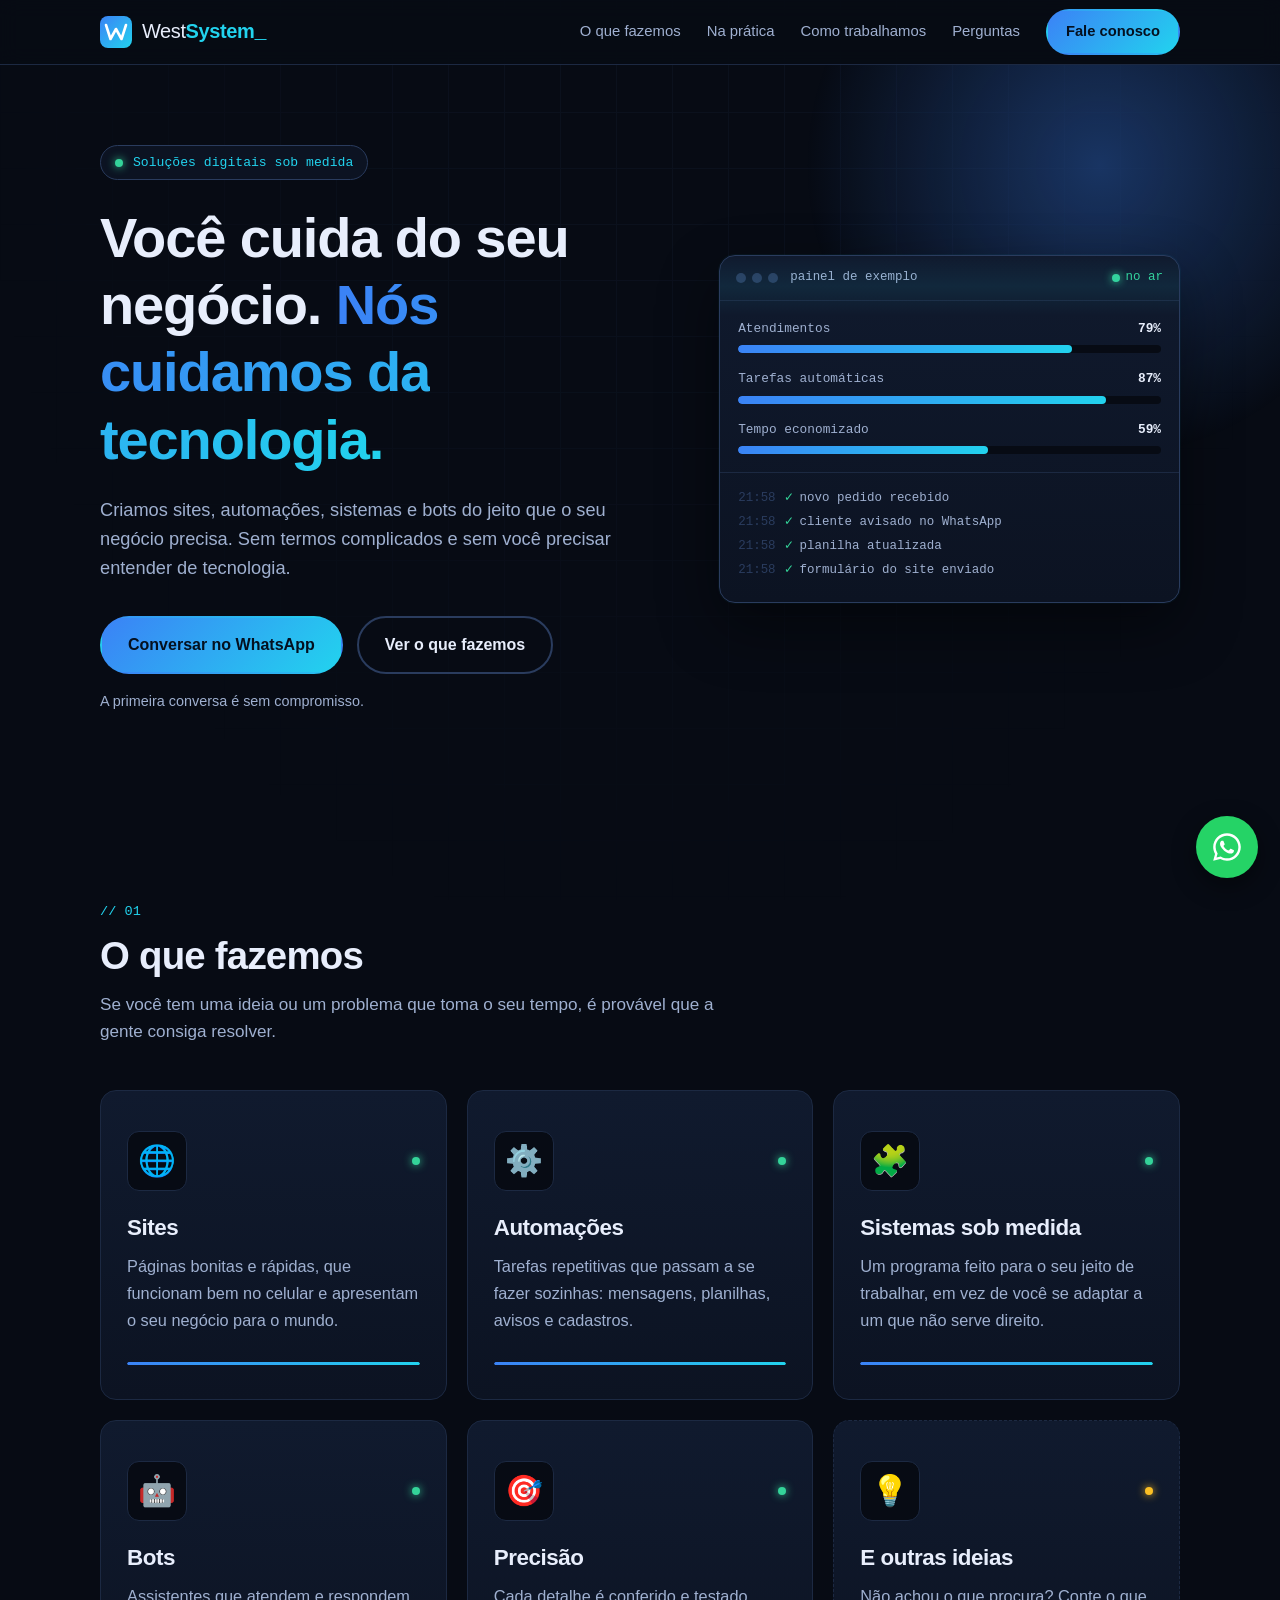
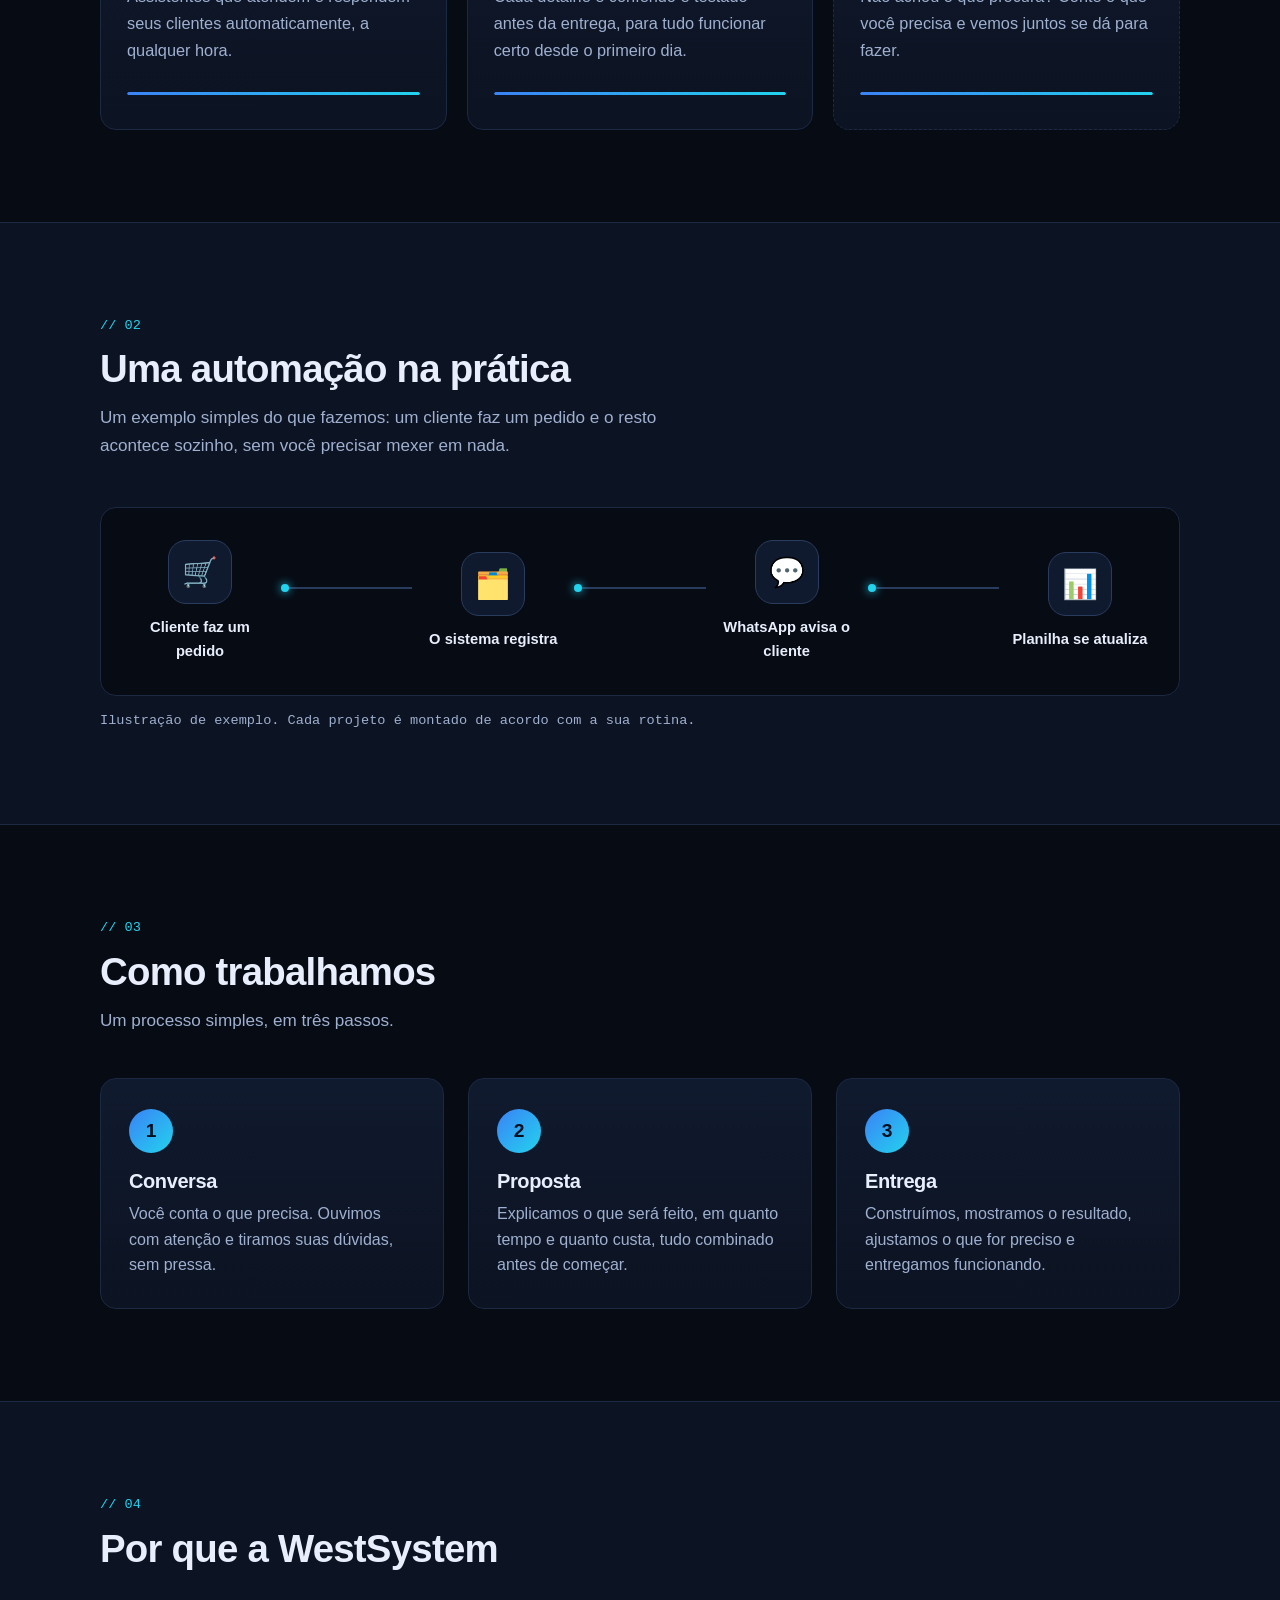
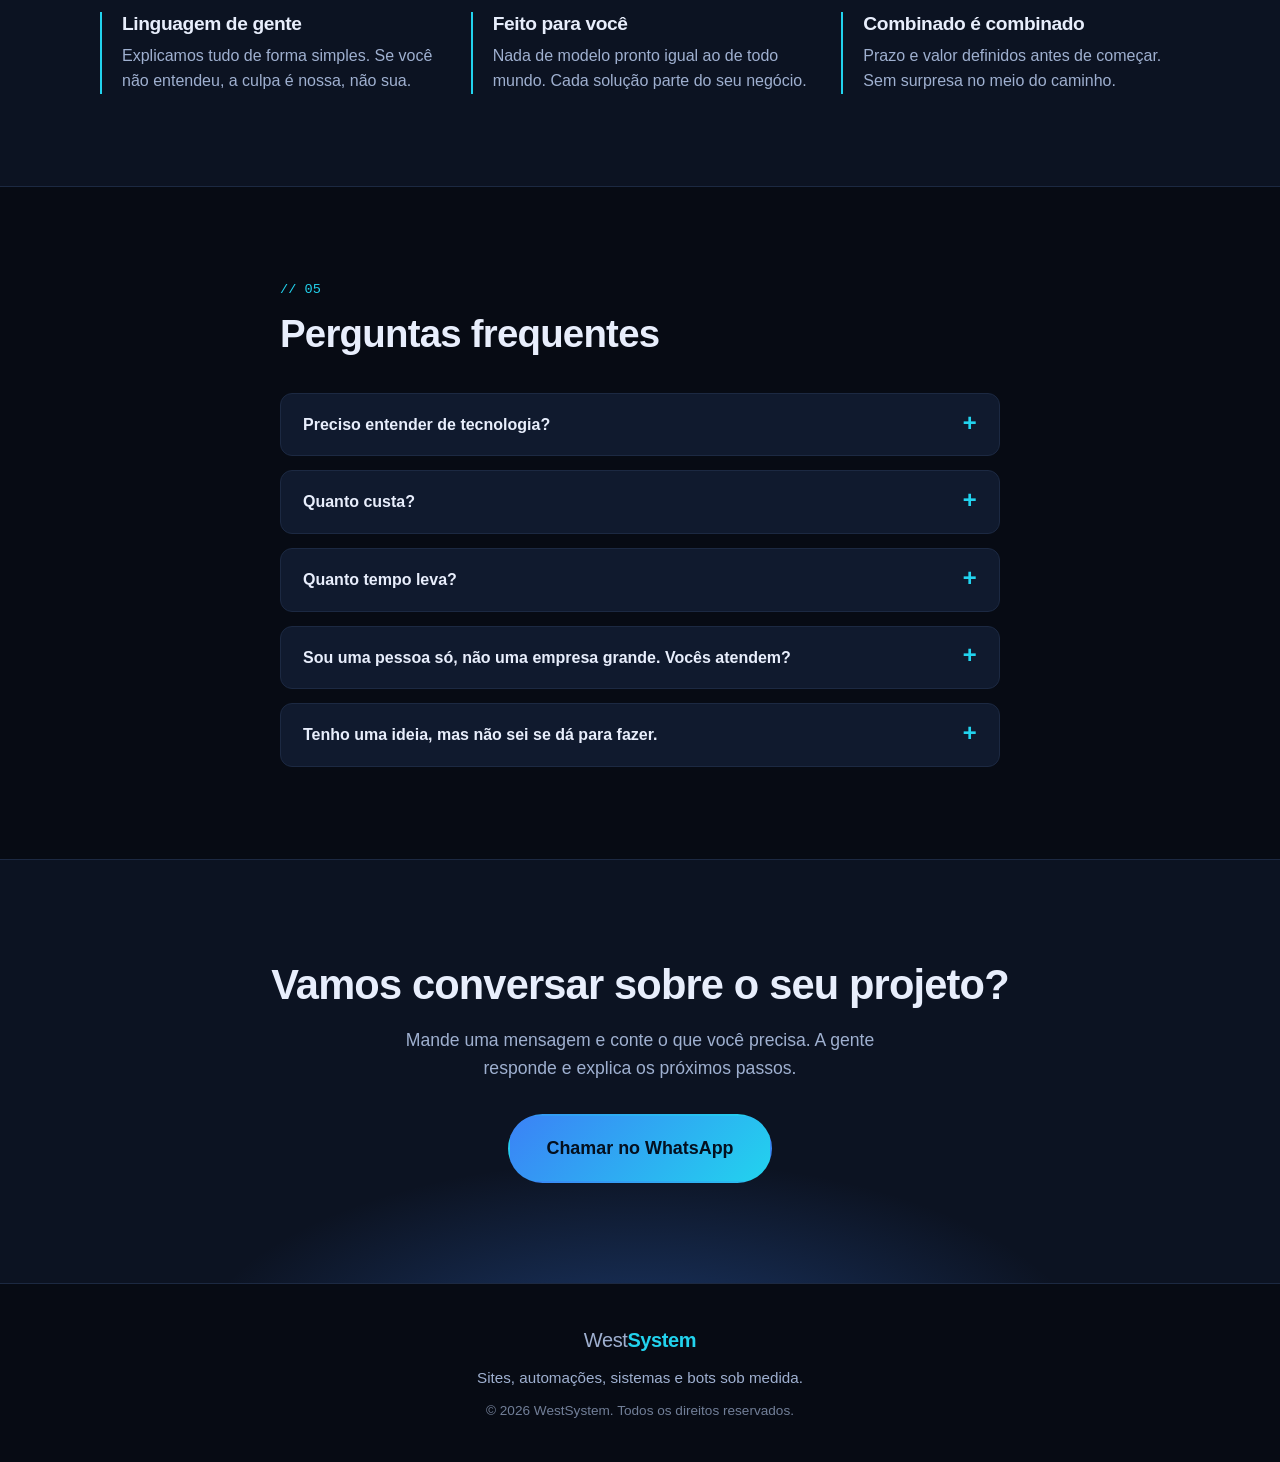
==== index.html @ 55185fca "Landing page da WestSystem Co-Authored-By: Claude Sonnet 5.5 <noreply@anthropic.com>" ====
<!DOCTYPE html>
<html lang="pt-BR">
<head>
  <meta charset="UTF-8">
  <meta name="viewport" content="width=device-width, initial-scale=1, viewport-fit=cover">
  <title>WestSystem | Sites, automações e sistemas sob medida</title>
  <meta name="description" content="A WestSystem cria sites, automações, sistemas e bots sob medida para o seu negócio, com linguagem simples e sem complicação.">
  <meta name="theme-color" content="#070b14">
  <link rel="icon" href="favicon.svg" type="image/svg+xml">
  <link rel="stylesheet" href="style.css">
  <!-- Avisa o CSS que o JavaScript está ligado (os efeitos de "aparecer" só valem com ele) -->
  <script>document.documentElement.classList.add("js");</script>
</head>
<body>

  <!-- Barra fina no topo que enche conforme você rola a página -->
  <div class="progresso" aria-hidden="true"><div class="progresso__barra" id="progresso"></div></div>

  <!-- ============ TOPO ============ -->
  <header class="topo">
    <div class="container topo__barra">
      <a href="#inicio" class="logo" aria-label="WestSystem, voltar ao início">
        <svg class="logo__marca" viewBox="0 0 32 32" aria-hidden="true">
          <rect width="32" height="32" rx="8" fill="url(#grad)"/>
          <path d="M6 9l4.5 14L16 13l5.5 10L26 9" fill="none" stroke="#fff" stroke-width="2.6" stroke-linecap="round" stroke-linejoin="round"/>
          <defs>
            <linearGradient id="grad" x1="0" y1="0" x2="1" y2="1">
              <stop offset="0" stop-color="#3b82f6"/>
              <stop offset="1" stop-color="#22d3ee"/>
            </linearGradient>
          </defs>
        </svg>
        <span class="logo__texto">West<strong>System</strong><span class="cursor">_</span></span>
      </a>

      <button class="menu-botao" id="menu-botao" type="button" aria-label="Abrir menu" aria-expanded="false" aria-controls="menu"><span></span></button>

      <nav class="menu" id="menu" aria-label="Menu principal">
        <a href="#servicos">O que fazemos</a>
        <a href="#automacao">Na prática</a>
        <a href="#como-trabalhamos">Como trabalhamos</a>
        <a href="#perguntas">Perguntas</a>
        <a href="#" class="botao botao--pequeno js-whatsapp">Fale conosco</a>
      </nav>
    </div>
  </header>

  <main>

    <!-- ============ 1. HERO ============ -->
    <section class="hero" id="inicio">
      <div class="container hero__grade">

        <div class="hero__conteudo">
          <p class="etiqueta"><span class="led"></span> Soluções digitais sob medida</p>
          <h1>Você cuida do seu negócio. <span class="destaque">Nós cuidamos da tecnologia.</span></h1>
          <p class="hero__texto">
            Criamos sites, automações, sistemas e bots do jeito que o seu negócio precisa.
            Sem termos complicados e sem você precisar entender de tecnologia.
          </p>
          <div class="hero__acoes">
            <a href="#" class="botao js-whatsapp">Conversar no WhatsApp</a>
            <a href="#servicos" class="botao botao--contorno">Ver o que fazemos</a>
          </div>
          <p class="hero__nota">A primeira conversa é sem compromisso.</p>
        </div>

        <!-- Painel de exemplo: as barras e o registro se mexem sozinhos (script.js) -->
        <aside class="painel" aria-label="Exemplo visual de um sistema funcionando">
          <div class="painel__topo">
            <span class="painel__bolinhas"><i></i><i></i><i></i></span>
            <span class="painel__titulo">painel de exemplo</span>
            <span class="painel__status"><span class="led"></span> no ar</span>
          </div>

          <div class="painel__metricas">
            <div class="metrica">
              <div class="metrica__linha"><span>Atendimentos</span><b id="valor-1">72%</b></div>
              <div class="metrica__trilho"><div class="metrica__barra" id="barra-1"></div></div>
            </div>
            <div class="metrica">
              <div class="metrica__linha"><span>Tarefas automáticas</span><b id="valor-2">58%</b></div>
              <div class="metrica__trilho"><div class="metrica__barra" id="barra-2"></div></div>
            </div>
            <div class="metrica">
              <div class="metrica__linha"><span>Tempo economizado</span><b id="valor-3">86%</b></div>
              <div class="metrica__trilho"><div class="metrica__barra" id="barra-3"></div></div>
            </div>
          </div>

          <ul class="painel__log" id="log" aria-live="off"></ul>
        </aside>

      </div>
    </section>

    <!-- ============ 2. O QUE FAZEMOS ============ -->
    <section class="secao" id="servicos">
      <div class="container">
        <p class="secao__marca">// 01</p>
        <h2 class="aparece">O que fazemos</h2>
        <p class="secao__intro aparece">Se você tem uma ideia ou um problema que toma o seu tempo, é provável que a gente consiga resolver.</p>

        <div class="cartoes">
          <article class="cartao aparece">
            <div class="cartao__topo"><span class="cartao__icone" aria-hidden="true">🌐</span><span class="led"></span></div>
            <h3>Sites</h3>
            <p>Páginas bonitas e rápidas, que funcionam bem no celular e apresentam o seu negócio para o mundo.</p>
            <div class="cartao__trilho"><div class="cartao__barra"></div></div>
          </article>

          <article class="cartao aparece">
            <div class="cartao__topo"><span class="cartao__icone" aria-hidden="true">⚙️</span><span class="led"></span></div>
            <h3>Automações</h3>
            <p>Tarefas repetitivas que passam a se fazer sozinhas: mensagens, planilhas, avisos e cadastros.</p>
            <div class="cartao__trilho"><div class="cartao__barra"></div></div>
          </article>

          <article class="cartao aparece">
            <div class="cartao__topo"><span class="cartao__icone" aria-hidden="true">🧩</span><span class="led"></span></div>
            <h3>Sistemas sob medida</h3>
            <p>Um programa feito para o seu jeito de trabalhar, em vez de você se adaptar a um que não serve direito.</p>
            <div class="cartao__trilho"><div class="cartao__barra"></div></div>
          </article>

          <article class="cartao aparece">
            <div class="cartao__topo"><span class="cartao__icone" aria-hidden="true">🤖</span><span class="led"></span></div>
            <h3>Bots</h3>
            <p>Assistentes que atendem e respondem seus clientes automaticamente, a qualquer hora.</p>
            <div class="cartao__trilho"><div class="cartao__barra"></div></div>
          </article>

          <article class="cartao aparece">
            <div class="cartao__topo"><span class="cartao__icone" aria-hidden="true">🎯</span><span class="led"></span></div>
            <h3>Precisão</h3>
            <p>Cada detalhe é conferido e testado antes da entrega, para tudo funcionar certo desde o primeiro dia.</p>
            <div class="cartao__trilho"><div class="cartao__barra"></div></div>
          </article>

          <article class="cartao cartao--outros aparece">
            <div class="cartao__topo"><span class="cartao__icone" aria-hidden="true">💡</span><span class="led led--ambar"></span></div>
            <h3>E outras ideias</h3>
            <p>Não achou o que procura? Conte o que você precisa e vemos juntos se dá para fazer.</p>
            <div class="cartao__trilho"><div class="cartao__barra"></div></div>
          </article>
        </div>
      </div>
    </section>

    <!-- ============ 3. AUTOMAÇÃO NA PRÁTICA ============ -->
    <section class="secao secao--painel" id="automacao">
      <div class="container">
        <p class="secao__marca">// 02</p>
        <h2 class="aparece">Uma automação na prática</h2>
        <p class="secao__intro aparece">Um exemplo simples do que fazemos: um cliente faz um pedido e o resto acontece sozinho, sem você precisar mexer em nada.</p>

        <div class="fluxo aparece" aria-label="Exemplo de fluxo: pedido, registro, aviso no WhatsApp, planilha atualizada">
          <div class="fluxo__no"><span class="fluxo__icone">🛒</span><b>Cliente faz um pedido</b></div>
          <div class="fluxo__fio"><i></i></div>
          <div class="fluxo__no"><span class="fluxo__icone">🗂️</span><b>O sistema registra</b></div>
          <div class="fluxo__fio"><i></i></div>
          <div class="fluxo__no"><span class="fluxo__icone">💬</span><b>WhatsApp avisa o cliente</b></div>
          <div class="fluxo__fio"><i></i></div>
          <div class="fluxo__no"><span class="fluxo__icone">📊</span><b>Planilha se atualiza</b></div>
        </div>
        <p class="fluxo__nota">Ilustração de exemplo. Cada projeto é montado de acordo com a sua rotina.</p>
      </div>
    </section>

    <!-- ============ 4. COMO TRABALHAMOS ============ -->
    <section class="secao" id="como-trabalhamos">
      <div class="container">
        <p class="secao__marca">// 03</p>
        <h2 class="aparece">Como trabalhamos</h2>
        <p class="secao__intro aparece">Um processo simples, em três passos.</p>

        <ol class="passos">
          <li class="passo aparece">
            <span class="passo__numero">1</span>
            <h3>Conversa</h3>
            <p>Você conta o que precisa. Ouvimos com atenção e tiramos suas dúvidas, sem pressa.</p>
          </li>
          <li class="passo aparece">
            <span class="passo__numero">2</span>
            <h3>Proposta</h3>
            <p>Explicamos o que será feito, em quanto tempo e quanto custa, tudo combinado antes de começar.</p>
          </li>
          <li class="passo aparece">
            <span class="passo__numero">3</span>
            <h3>Entrega</h3>
            <p>Construímos, mostramos o resultado, ajustamos o que for preciso e entregamos funcionando.</p>
          </li>
        </ol>
      </div>
    </section>

    <!-- ============ 5. POR QUE A WESTSYSTEM ============ -->
    <section class="secao secao--painel" id="porque">
      <div class="container">
        <p class="secao__marca">// 04</p>
        <h2 class="aparece">Por que a WestSystem</h2>

        <div class="motivos">
          <div class="motivo aparece">
            <h3>Linguagem de gente</h3>
            <p>Explicamos tudo de forma simples. Se você não entendeu, a culpa é nossa, não sua.</p>
          </div>
          <div class="motivo aparece">
            <h3>Feito para você</h3>
            <p>Nada de modelo pronto igual ao de todo mundo. Cada solução parte do seu negócio.</p>
          </div>
          <div class="motivo aparece">
            <h3>Combinado é combinado</h3>
            <p>Prazo e valor definidos antes de começar. Sem surpresa no meio do caminho.</p>
          </div>
        </div>
      </div>
    </section>

    <!-- ============ 6. PERGUNTAS FREQUENTES ============ -->
    <section class="secao" id="perguntas">
      <div class="container container--estreito">
        <p class="secao__marca">// 05</p>
        <h2 class="aparece">Perguntas frequentes</h2>

        <details class="pergunta aparece">
          <summary>Preciso entender de tecnologia?</summary>
          <p>Não. Você só precisa explicar o que quer resolver. A parte técnica fica com a gente, e explicamos tudo em palavras simples.</p>
        </details>

        <details class="pergunta aparece">
          <summary>Quanto custa?</summary>
          <p>Depende do que você precisa. Por isso conversamos primeiro e depois enviamos uma proposta com o valor fechado. A conversa não tem custo.</p>
        </details>

        <details class="pergunta aparece">
          <summary>Quanto tempo leva?</summary>
          <p>Varia conforme o tamanho do trabalho. Um site simples é bem mais rápido do que um sistema completo. O prazo vem combinado na proposta.</p>
        </details>

        <details class="pergunta aparece">
          <summary>Sou uma pessoa só, não uma empresa grande. Vocês atendem?</summary>
          <p>Sim. Atendemos de autônomos a pequenos negócios e qualquer pessoa que tenha uma ideia para tirar do papel.</p>
        </details>

        <details class="pergunta aparece">
          <summary>Tenho uma ideia, mas não sei se dá para fazer.</summary>
          <p>Mande uma mensagem e conte a ideia. Dizemos com honestidade se dá, como seria e se vale a pena.</p>
        </details>
      </div>
    </section>

    <!-- ============ 7. CHAMADA FINAL ============ -->
    <section class="final" id="contato">
      <div class="container final__conteudo">
        <h2 class="aparece">Vamos conversar sobre o seu projeto?</h2>
        <p class="aparece">Mande uma mensagem e conte o que você precisa. A gente responde e explica os próximos passos.</p>
        <a href="#" class="botao botao--grande botao--pulsa js-whatsapp">Chamar no WhatsApp</a>
      </div>
    </section>

  </main>

  <!-- ============ RODAPÉ ============ -->
  <footer class="rodape">
    <div class="container rodape__conteudo">
      <a href="#inicio" class="logo logo--rodape" aria-label="WestSystem, voltar ao início">
        <span class="logo__texto">West<strong>System</strong></span>
      </a>
      <p>Sites, automações, sistemas e bots sob medida.</p>
      <p class="rodape__direitos">© <span id="ano">2026</span> WestSystem. Todos os direitos reservados.</p>
    </div>
  </footer>

  <!-- Botão de voltar ao topo (aparece depois de rolar um pouco) -->
  <button type="button" class="voltar-topo" id="voltar-topo" aria-label="Voltar ao topo">
    <svg viewBox="0 0 24 24" aria-hidden="true" fill="none" stroke="currentColor" stroke-width="2.5" stroke-linecap="round" stroke-linejoin="round">
      <path d="M12 19V5M5 12l7-7 7 7"/>
    </svg>
  </button>

  <!-- Botão flutuante do WhatsApp (o link é preenchido pelo script.js) -->
  <a href="#" class="whatsapp-flutuante js-whatsapp" aria-label="Falar com a WestSystem no WhatsApp">
    <svg viewBox="0 0 32 32" aria-hidden="true">
      <path d="M16.003 3C8.83 3 3 8.83 3 16c0 2.3.6 4.54 1.75 6.52L3 29l6.64-1.72A12.94 12.94 0 0 0 16 29c7.17 0 13-5.83 13-13S23.17 3 16.003 3zm0 23.7c-1.95 0-3.86-.53-5.53-1.52l-.4-.24-3.94 1.02 1.05-3.84-.26-.4A10.7 10.7 0 0 1 5.3 16C5.3 10.1 10.1 5.3 16 5.3S26.7 10.1 26.7 16 21.9 26.7 16.003 26.7zm5.87-7.99c-.32-.16-1.9-.94-2.2-1.05-.3-.1-.51-.16-.73.16-.21.32-.83 1.05-1.02 1.26-.19.21-.37.24-.7.08-.32-.16-1.36-.5-2.59-1.6-.96-.85-1.6-1.9-1.79-2.22-.19-.32-.02-.5.14-.66.14-.14.32-.37.48-.56.16-.19.21-.32.32-.54.1-.21.05-.4-.03-.56-.08-.16-.73-1.76-1-2.4-.26-.63-.53-.54-.73-.55h-.62c-.21 0-.56.08-.85.4-.29.32-1.12 1.1-1.12 2.68s1.15 3.11 1.31 3.32c.16.21 2.27 3.46 5.5 4.85.77.33 1.37.53 1.84.68.77.24 1.47.21 2.03.13.62-.09 1.9-.78 2.17-1.53.27-.75.27-1.4.19-1.53-.08-.13-.29-.21-.61-.37z"/>
    </svg>
  </a>

  <script src="script.js"></script>
</body>
</html>
---- style.css ----
/* ============================================================
   WestSystem - estilos
   Página toda escura, com animações que lembram um sistema vivo.
   Para mudar as cores do site inteiro, mexa só nas variáveis abaixo.
   ============================================================ */

:root {
  --fundo: #070b14;
  --fundo-2: #0c1322;
  --painel: #101a2e;
  --linha: #1c2942;
  --linha-forte: #2a3c5e;

  --texto: #e8eefc;
  --texto-suave: #9fb0d0;

  --azul: #3b82f6;
  --ciano: #22d3ee;
  --verde: #34d399;   /* luzinha de "tudo certo" */
  --ambar: #fbbf24;
  --degrade: linear-gradient(135deg, var(--azul), var(--ciano));

  --mono: ui-monospace, "SF Mono", Menlo, Consolas, monospace;
  --raio: 16px;
  --largura: 1120px;
}

/* ---------- base ---------- */
* { box-sizing: border-box; margin: 0; padding: 0; }

html { scroll-behavior: smooth; scroll-padding-top: 72px; }

body {
  font-family: -apple-system, BlinkMacSystemFont, "Segoe UI", Roboto, Helvetica, Arial, sans-serif;
  color: var(--texto);
  background: var(--fundo);
  line-height: 1.6;
  -webkit-font-smoothing: antialiased;
  overflow-x: hidden;
}

/* Grade sutil no fundo, como papel milimetrado de tecnologia */
body::before {
  content: "";
  position: fixed;
  inset: 0;
  z-index: -1;
  background-image:
    linear-gradient(var(--linha) 1px, transparent 1px),
    linear-gradient(90deg, var(--linha) 1px, transparent 1px);
  background-size: 56px 56px;
  opacity: .22;
  mask-image: radial-gradient(ellipse at 50% 0%, #000 20%, transparent 75%);
  -webkit-mask-image: radial-gradient(ellipse at 50% 0%, #000 20%, transparent 75%);
}

a { color: inherit; text-decoration: none; }

.container {
  width: 100%;
  max-width: var(--largura);
  margin: 0 auto;
  padding: 0 20px;
}
.container--estreito { max-width: 760px; }

h1, h2, h3 { line-height: 1.2; letter-spacing: -0.02em; }

/* ---------- entrada rápida do topo (sem tela de espera) ---------- */
/* O conteúdo já está na tela; só desliza para o lugar em menos de 1s. */
.hero__conteudo > *,
.painel {
  animation: entra .6s ease both;
}
.hero__conteudo > :nth-child(1) { animation-delay: .05s; }
.hero__conteudo > :nth-child(2) { animation-delay: .12s; }
.hero__conteudo > :nth-child(3) { animation-delay: .19s; }
.hero__conteudo > :nth-child(4) { animation-delay: .26s; }
.hero__conteudo > :nth-child(5) { animation-delay: .33s; }
.painel { animation-delay: .25s; }
@keyframes entra { from { opacity: 0; transform: translateY(18px); } }

/* ---------- barra de progresso da página ---------- */
.progresso {
  position: fixed;
  top: 0; left: 0; right: 0;
  height: 3px;
  z-index: 50;
}
.progresso__barra {
  height: 100%;
  width: 0;
  background: var(--degrade);
  box-shadow: 0 0 12px var(--ciano);
}

/* ---------- luzinha de status ---------- */
.led {
  display: inline-block;
  width: 8px; height: 8px;
  border-radius: 50%;
  background: var(--verde);
  box-shadow: 0 0 8px var(--verde);
  animation: pisca 2s ease-in-out infinite;
}
.led--ambar { background: var(--ambar); box-shadow: 0 0 8px var(--ambar); animation-delay: .6s; }
@keyframes pisca { 50% { opacity: .35; } }

/* ============================================================
   BOTÕES
   ============================================================ */
.botao {
  display: inline-block;
  padding: 14px 26px;
  border-radius: 999px;
  background: var(--degrade);
  color: #04101f;
  font-weight: 700;
  font-size: 1rem;
  border: 2px solid transparent;
  transition: transform .15s ease, box-shadow .15s ease;
  cursor: pointer;
}
.botao:hover { transform: translateY(-2px); box-shadow: 0 10px 30px rgba(34, 211, 238, .3); }
.botao:focus-visible { outline: 3px solid var(--ciano); outline-offset: 3px; }

.botao--contorno {
  background: transparent;
  color: var(--texto);
  border-color: var(--linha-forte);
}
.botao--contorno:hover { box-shadow: none; border-color: var(--ciano); }

.botao--pequeno { padding: 9px 18px; font-size: .92rem; }
.botao--grande { padding: 18px 36px; font-size: 1.12rem; }

/* botão final que "respira" para chamar atenção */
.botao--pulsa { animation: respira 2.4s ease-in-out infinite; }
@keyframes respira {
  0%, 100% { box-shadow: 0 0 0 0 rgba(34, 211, 238, .45); }
  50%      { box-shadow: 0 0 0 16px rgba(34, 211, 238, 0); }
}

/* ============================================================
   TOPO / MENU
   ============================================================ */
.topo {
  position: sticky;
  top: 0;
  z-index: 40;
  background: rgba(7, 11, 20, .82);
  backdrop-filter: blur(10px);
  border-bottom: 1px solid var(--linha);
}
.topo__barra {
  display: flex;
  align-items: center;
  justify-content: space-between;
  height: 64px;
}

.logo { display: inline-flex; align-items: center; gap: 10px; }
.logo__marca { width: 32px; height: 32px; }
.logo__texto { font-size: 1.25rem; font-weight: 400; letter-spacing: -0.02em; }
.logo__texto strong { font-weight: 800; color: var(--ciano); }
.cursor { color: var(--ciano); font-family: var(--mono); animation: cursor 1s steps(1) infinite; }
@keyframes cursor { 50% { opacity: 0; } }

.topo__barra { position: relative; }
.menu { display: flex; align-items: center; gap: 26px; }

/* botão de 3 riscos (só aparece no celular) */
.menu-botao {
  display: none;
  place-items: center;
  width: 44px; height: 44px;
  background: transparent;
  border: 1px solid var(--linha-forte);
  border-radius: 10px;
  cursor: pointer;
}
.menu-botao span,
.menu-botao span::before,
.menu-botao span::after {
  display: block;
  width: 20px; height: 2px;
  background: var(--texto);
  border-radius: 2px;
  transition: transform .2s ease, background .2s ease;
}
.menu-botao span { position: relative; }
.menu-botao span::before, .menu-botao span::after { content: ""; position: absolute; left: 0; }
.menu-botao span::before { top: -6px; }
.menu-botao span::after { top: 6px; }
/* vira um "X" quando o menu está aberto */
.menu-botao[aria-expanded="true"] span { background: transparent; }
.menu-botao[aria-expanded="true"] span::before { transform: translateY(6px) rotate(45deg); }
.menu-botao[aria-expanded="true"] span::after { transform: translateY(-6px) rotate(-45deg); }
.menu-botao:focus-visible { outline: 3px solid var(--ciano); outline-offset: 2px; }
.menu a:not(.botao) { color: var(--texto-suave); font-size: .93rem; transition: color .15s; }
.menu a:not(.botao):hover { color: #fff; }

/* ============================================================
   HERO
   ============================================================ */
.hero {
  position: relative;
  padding: 80px 0 96px;
  overflow: hidden;
}
/* brilho azul que flutua devagar atrás do topo */
.hero::before {
  content: "";
  position: absolute;
  width: 640px; height: 640px;
  right: -140px; top: -220px;
  background: radial-gradient(circle, rgba(59, 130, 246, .35), transparent 65%);
  animation: flutua 9s ease-in-out infinite;
  pointer-events: none;
}
@keyframes flutua { 50% { transform: translate(-40px, 30px); } }

.hero__grade {
  position: relative;
  display: grid;
  grid-template-columns: 1.1fr .9fr;
  gap: 56px;
  align-items: center;
}

.etiqueta {
  display: inline-flex;
  align-items: center;
  gap: 10px;
  padding: 6px 14px;
  border: 1px solid var(--linha-forte);
  background: var(--fundo-2);
  border-radius: 999px;
  color: var(--ciano);
  font-family: var(--mono);
  font-size: .82rem;
  margin-bottom: 24px;
}

.hero h1 { font-size: clamp(2.1rem, 5vw, 3.5rem); font-weight: 800; }
.destaque {
  background: linear-gradient(90deg, var(--azul), var(--ciano), var(--azul));
  background-size: 200% 100%;
  -webkit-background-clip: text;
  background-clip: text;
  color: transparent;
  animation: brilho 6s linear infinite;
}
@keyframes brilho { to { background-position: 200% 0; } }

.hero__texto { margin-top: 22px; font-size: 1.14rem; color: var(--texto-suave); max-width: 560px; }
.hero__acoes { display: flex; flex-wrap: wrap; gap: 14px; margin-top: 34px; }
.hero__nota { margin-top: 16px; font-size: .9rem; color: var(--texto-suave); }

/* ---------- painel de exemplo ---------- */
.painel {
  background: linear-gradient(180deg, var(--painel), var(--fundo-2));
  border: 1px solid var(--linha-forte);
  border-radius: var(--raio);
  box-shadow: 0 24px 60px rgba(0, 0, 0, .45), 0 0 0 1px rgba(34, 211, 238, .05);
  overflow: hidden;
  font-family: var(--mono);
  position: relative;
}
/* linha de luz que varre o painel, como um "scanner" */
.painel::after {
  content: "";
  position: absolute;
  left: 0; right: 0; top: 0;
  height: 60px;
  background: linear-gradient(180deg, transparent, rgba(34, 211, 238, .08), transparent);
  animation: varre 5s linear infinite;
  pointer-events: none;
}
@keyframes varre { from { transform: translateY(-60px); } to { transform: translateY(420px); } }

.painel__topo {
  display: flex;
  align-items: center;
  gap: 12px;
  padding: 12px 16px;
  border-bottom: 1px solid var(--linha);
  font-size: .78rem;
  color: var(--texto-suave);
}
.painel__bolinhas { display: inline-flex; gap: 6px; }
.painel__bolinhas i { width: 10px; height: 10px; border-radius: 50%; background: var(--linha-forte); display: block; }
.painel__titulo { flex: 1; }
.painel__status { display: inline-flex; align-items: center; gap: 6px; color: var(--verde); }

.painel__metricas { padding: 18px 18px 8px; display: grid; gap: 16px; }
.metrica__linha { display: flex; justify-content: space-between; font-size: .8rem; color: var(--texto-suave); margin-bottom: 6px; }
.metrica__linha b { color: var(--texto); font-weight: 600; }
.metrica__trilho { height: 8px; background: var(--fundo); border-radius: 99px; overflow: hidden; }
.metrica__barra {
  height: 100%;
  width: 70%;
  background: var(--degrade);
  border-radius: 99px;
  transition: width 1.2s cubic-bezier(.4, 0, .2, 1);
}

.painel__log {
  list-style: none;
  padding: 14px 18px 18px;
  margin-top: 10px;
  border-top: 1px solid var(--linha);
  font-size: .78rem;
  color: var(--texto-suave);
  min-height: 130px;
}
.painel__log li { padding: 2px 0; animation: entra-log .4s ease; white-space: nowrap; overflow: hidden; text-overflow: ellipsis; }
.painel__log li .hora { color: var(--linha-forte); margin-right: 8px; }
.painel__log li .ok { color: var(--verde); margin-right: 6px; }
@keyframes entra-log { from { opacity: 0; transform: translateY(8px); } }

/* ============================================================
   SEÇÕES
   ============================================================ */
.secao { padding: 92px 0; }
.secao--painel { background: var(--fundo-2); border-top: 1px solid var(--linha); border-bottom: 1px solid var(--linha); }

.secao__marca { font-family: var(--mono); color: var(--ciano); font-size: .85rem; margin-bottom: 10px; }
.secao h2 { font-size: clamp(1.7rem, 3.6vw, 2.4rem); font-weight: 800; }
.secao__intro { margin-top: 12px; color: var(--texto-suave); font-size: 1.07rem; max-width: 620px; }

/* ---------- cartões de serviços ---------- */
.cartoes {
  display: grid;
  grid-template-columns: repeat(3, 1fr); /* 3 por linha */
  gap: 20px;
  margin-top: 44px;
}
@media (max-width: 880px) { .cartoes { grid-template-columns: repeat(2, 1fr); } }
@media (max-width: 560px) { .cartoes { grid-template-columns: 1fr; } }
.cartao {
  background: linear-gradient(180deg, var(--painel), var(--fundo-2));
  border: 1px solid var(--linha);
  border-radius: var(--raio);
  padding: 40px 26px 34px; /* mais alto; os lados ficam iguais, então a largura não muda */
  min-height: 310px;
  display: flex;
  flex-direction: column;
  position: relative;
  transition: scale .25s ease, border-color .2s ease, box-shadow .2s ease;
}
/* Ao passar o mouse, o cartão cresce (usa "scale", separado do efeito de aparecer ao rolar) */
.cartao:hover {
  scale: 1.07;
  z-index: 2;
  border-color: var(--ciano);
  box-shadow: 0 20px 50px rgba(34, 211, 238, .18);
}
/* mantém o efeito de aparecer ao rolar e também o de crescer */
.js .cartao.aparece {
  transition: opacity .7s ease, transform .7s ease, scale .25s ease, border-color .2s ease, box-shadow .2s ease;
}
.cartao__topo { display: flex; align-items: center; justify-content: space-between; margin-bottom: 24px; }
.cartao__icone {
  width: 60px; height: 60px;
  display: grid; place-items: center;
  font-size: 1.9rem;
  background: var(--fundo);
  border: 1px solid var(--linha);
  border-radius: 12px;
}
.cartao h3 { font-size: 1.4rem; margin-bottom: 12px; }
.cartao p { color: var(--texto-suave); font-size: 1.02rem; line-height: 1.65; }
.cartao--outros { border-style: dashed; }

/* barrinha que enche quando o cartão aparece na tela */
.cartao__trilho { height: 3px; background: var(--fundo); border-radius: 99px; margin-top: auto; overflow: hidden; }
.cartao p { margin-bottom: 24px; }
.cartao__barra { height: 100%; width: 0; background: var(--degrade); border-radius: 99px; transition: width 1.4s ease .3s; }
.cartao.visivel .cartao__barra { width: 100%; }

/* ---------- fluxo de automação ---------- */
.fluxo {
  display: flex;
  align-items: center;
  margin-top: 48px;
  padding: 32px 24px;
  background: var(--fundo);
  border: 1px solid var(--linha);
  border-radius: var(--raio);
}
.fluxo__no {
  flex: 0 0 auto;
  width: 150px;
  text-align: center;
  display: flex; flex-direction: column; align-items: center; gap: 12px;
}
.fluxo__no b { font-size: .92rem; font-weight: 600; }
.fluxo__icone {
  width: 64px; height: 64px;
  display: grid; place-items: center;
  font-size: 1.8rem;
  background: var(--painel);
  border: 1px solid var(--linha-forte);
  border-radius: 18px;
  animation: acende 6s ease-in-out infinite;
}
/* cada etapa "acende" na sua vez, seguindo o caminho da informação */
.fluxo__no:nth-of-type(1) .fluxo__icone { animation-delay: 0s; }
.fluxo__no:nth-of-type(3) .fluxo__icone { animation-delay: 1.5s; }
.fluxo__no:nth-of-type(5) .fluxo__icone { animation-delay: 3s; }
.fluxo__no:nth-of-type(7) .fluxo__icone { animation-delay: 4.5s; }
@keyframes acende {
  0%, 22%, 100% { border-color: var(--linha-forte); box-shadow: none; }
  8%            { border-color: var(--ciano); box-shadow: 0 0 22px rgba(34, 211, 238, .45); }
}

.fluxo__fio {
  position: relative;
  flex: 1;
  height: 2px;
  background: var(--linha-forte);
  margin: 0 6px 28px;
  min-width: 24px;
}
/* a bolinha de luz que viaja pelo fio */
.fluxo__fio i {
  position: absolute;
  top: -3px; left: 0;
  width: 8px; height: 8px;
  border-radius: 50%;
  background: var(--ciano);
  box-shadow: 0 0 10px var(--ciano);
  animation: viaja 1.5s ease-in-out infinite;
}
.fluxo__fio:nth-of-type(1) i { animation-delay: 0s; }
.fluxo__fio:nth-of-type(2) i { animation-delay: .5s; }
.fluxo__fio:nth-of-type(3) i { animation-delay: 1s; }
@keyframes viaja {
  0%   { left: 0; opacity: 0; }
  15%  { opacity: 1; }
  85%  { opacity: 1; }
  100% { left: calc(100% - 8px); opacity: 0; }
}
.fluxo__nota { margin-top: 14px; font-size: .85rem; color: var(--texto-suave); font-family: var(--mono); }

/* ---------- passos ---------- */
.passos {
  list-style: none;
  display: grid;
  grid-template-columns: repeat(auto-fit, minmax(250px, 1fr));
  gap: 24px;
  margin-top: 44px;
  counter-reset: passo;
}
.passo {
  position: relative;
  background: linear-gradient(180deg, var(--painel), var(--fundo-2));
  border: 1px solid var(--linha);
  border-radius: var(--raio);
  padding: 30px 28px;
}
.passo__numero {
  display: grid; place-items: center;
  width: 44px; height: 44px;
  border-radius: 50%;
  background: var(--degrade);
  color: #04101f;
  font-weight: 800;
  font-size: 1.2rem;
  margin-bottom: 16px;
}
.passo h3 { font-size: 1.25rem; margin-bottom: 8px; }
.passo p { color: var(--texto-suave); }

/* ---------- motivos ---------- */
.motivos {
  display: grid;
  grid-template-columns: repeat(auto-fit, minmax(250px, 1fr));
  gap: 32px;
  margin-top: 40px;
}
.motivo { border-left: 2px solid var(--ciano); padding-left: 20px; }
.motivo h3 { font-size: 1.2rem; margin-bottom: 8px; }
.motivo p { color: var(--texto-suave); }

/* ---------- perguntas (<details> abre e fecha sem JavaScript) ---------- */
.pergunta {
  background: var(--painel);
  border: 1px solid var(--linha);
  border-radius: 12px;
  margin-top: 14px;
  transition: border-color .2s;
}
.pergunta:first-of-type { margin-top: 36px; }
.pergunta[open], .pergunta:hover { border-color: var(--linha-forte); }
.pergunta summary {
  list-style: none;
  cursor: pointer;
  padding: 18px 54px 18px 22px;
  font-weight: 600;
  position: relative;
}
.pergunta summary::-webkit-details-marker { display: none; }
.pergunta summary::after {
  content: "+";
  position: absolute;
  right: 22px; top: 50%;
  transform: translateY(-50%);
  font-size: 1.5rem;
  color: var(--ciano);
  font-family: var(--mono);
}
.pergunta[open] summary::after { content: "–"; }
.pergunta p { padding: 0 22px 20px; color: var(--texto-suave); }

/* ============================================================
   CHAMADA FINAL
   ============================================================ */
.final {
  background:
    radial-gradient(700px 320px at 50% 120%, rgba(59, 130, 246, .35), transparent 65%),
    var(--fundo-2);
  border-top: 1px solid var(--linha);
  text-align: center;
  padding: 100px 0;
}
.final h2 { font-size: clamp(1.8rem, 4vw, 2.6rem); font-weight: 800; }
.final p { margin: 16px auto 32px; max-width: 520px; color: var(--texto-suave); font-size: 1.1rem; }

/* ---------- rodapé ---------- */
.rodape {
  background: var(--fundo);
  border-top: 1px solid var(--linha);
  color: var(--texto-suave);
  padding: 40px 0;
  text-align: center;
  font-size: .95rem;
}
.rodape__conteudo { display: flex; flex-direction: column; align-items: center; gap: 10px; }
.rodape__direitos { font-size: .85rem; opacity: .7; }

/* ============================================================
   BOTÃO FLUTUANTE DO WHATSAPP (sempre visível no canto da tela)
   ============================================================ */
.whatsapp-flutuante {
  position: fixed;
  /* respeita a área do "notch"/barra inferior de iPhones */
  right: max(22px, env(safe-area-inset-right));
  bottom: max(22px, env(safe-area-inset-bottom));
  z-index: 60;
  width: 62px; height: 62px;
  display: grid; place-items: center;
  border-radius: 50%;
  background: #25d366;
  color: #fff;
  box-shadow: 0 8px 24px rgba(0, 0, 0, .45);
  transition: transform .2s ease;
  animation: whatsapp-pulsa 2.6s ease-in-out infinite;
}
.whatsapp-flutuante svg { width: 34px; height: 34px; fill: currentColor; }
.whatsapp-flutuante:hover { transform: scale(1.1); }
.whatsapp-flutuante:focus-visible { outline: 3px solid #fff; outline-offset: 3px; }
@keyframes whatsapp-pulsa {
  0%, 100% { box-shadow: 0 8px 24px rgba(0, 0, 0, .45), 0 0 0 0 rgba(37, 211, 102, .5); }
  50%      { box-shadow: 0 8px 24px rgba(0, 0, 0, .45), 0 0 0 14px rgba(37, 211, 102, 0); }
}

/* ============================================================
   BOTÃO DE VOLTAR AO TOPO (fica logo acima do WhatsApp)
   ============================================================ */
.voltar-topo {
  position: fixed;
  right: max(31px, calc(env(safe-area-inset-right) + 9px));
  bottom: calc(max(22px, env(safe-area-inset-bottom)) + 76px);
  z-index: 60;
  width: 44px; height: 44px;
  display: grid; place-items: center;
  border-radius: 50%;
  border: 1px solid var(--linha-forte);
  background: var(--painel);
  color: var(--ciano);
  cursor: pointer;
  box-shadow: 0 6px 18px rgba(0, 0, 0, .4);
  /* escondido até a pessoa rolar um pouco */
  opacity: 0;
  visibility: hidden;
  transform: translateY(10px);
  transition: opacity .25s ease, transform .25s ease, visibility .25s, border-color .2s;
}
.voltar-topo.mostrar { opacity: 1; visibility: visible; transform: none; }
.voltar-topo:hover { border-color: var(--ciano); }
.voltar-topo:focus-visible { outline: 3px solid var(--ciano); outline-offset: 3px; }
.voltar-topo svg { width: 22px; height: 22px; }

@media (max-width: 380px) {
  .voltar-topo { right: 22px; bottom: calc(16px + 70px); }
}

/* ============================================================
   APARECER AO ROLAR (só vale quando o JavaScript está ligado)
   ============================================================ */
.js .aparece {
  opacity: 0;
  transform: translateY(24px);
  transition: opacity .7s ease, transform .7s ease;
}
.js .aparece.visivel { opacity: 1; transform: none; }

/* ============================================================
   CELULAR
   ============================================================ */
/* ---------- tablet (até 880px) ---------- */
@media (max-width: 880px) {
  .hero__grade { grid-template-columns: 1fr; gap: 44px; }
  .painel { max-width: 560px; }

  /* o fluxo vira uma coluna, com os fios na vertical */
  .fluxo { flex-direction: column; padding: 8px 0; background: none; border: 0; } /* sem a caixa cinza ao redor */
  .fluxo__no { width: 100%; }
  .fluxo__fio { display: none; } /* sem a linha cinza ligando as etapas */
  .fluxo { gap: 28px; } /* espaço entre as etapas, no lugar da linha */
  .fluxo__fio i { display: none; } /* sem a bolinha viajando no celular/tablet */
}

/* ---------- celular (até 720px) ---------- */
@media (max-width: 720px) {
  .hero { padding: 56px 0 64px; }
  .secao { padding: 68px 0; }
  .final { padding: 72px 0; }
  .botao { text-align: center; }
  .hero__acoes .botao { width: 100%; }
  .cartao { min-height: 0; padding: 32px 24px 28px; }

  /* menu vira botão de 3 riscos que abre uma lista */
  .menu-botao { display: grid; }
  .menu {
    display: none;
    position: absolute;
    top: 64px; left: 0; right: 0;
    flex-direction: column;
    align-items: stretch;
    gap: 0;
    padding: 8px 20px 20px;
    background: rgba(7, 11, 20, .97);
    border-bottom: 1px solid var(--linha);
  }
  .menu.aberto { display: flex; }
  .menu a:not(.botao) { padding: 14px 4px; font-size: 1.05rem; border-bottom: 1px solid var(--linha); }
  .menu .botao { margin-top: 14px; }
}

/* ---------- celulares pequenos (até 380px) ---------- */
@media (max-width: 380px) {
  .container { padding: 0 16px; }
  .logo__texto { font-size: 1.1rem; }
  .botao--grande { padding: 16px 24px; font-size: 1rem; }
  .whatsapp-flutuante { width: 56px; height: 56px; right: 16px; bottom: 16px; }
}

/* ---------- telas muito grandes (a partir de 1600px) ---------- */
@media (min-width: 1600px) {
  :root { --largura: 1280px; }
  html { font-size: 112.5%; }
}

/* ---------- toque (celular/tablet): sem "crescer ao passar o mouse" preso ---------- */
@media (hover: none) {
  .cartao:hover { scale: 1; box-shadow: none; border-color: var(--linha); }
  .botao:hover { transform: none; box-shadow: none; }
}

/* ---------- celular deitado (pouca altura) ---------- */
@media (max-height: 480px) and (orientation: landscape) {
  .hero { padding: 40px 0 48px; }
  .whatsapp-flutuante { width: 52px; height: 52px; }
  .voltar-topo { right: 26px; bottom: calc(22px + 64px); }
}

/* ============================================================
   QUEM PREFERE MENOS MOVIMENTO: desliga as animações
   ============================================================ */
@media (prefers-reduced-motion: reduce) {
  html { scroll-behavior: auto; }
  *, *::before, *::after { animation: none !important; transition: none !important; }
  .js .aparece { opacity: 1; transform: none; }
  .cartao__barra { width: 100%; }
}
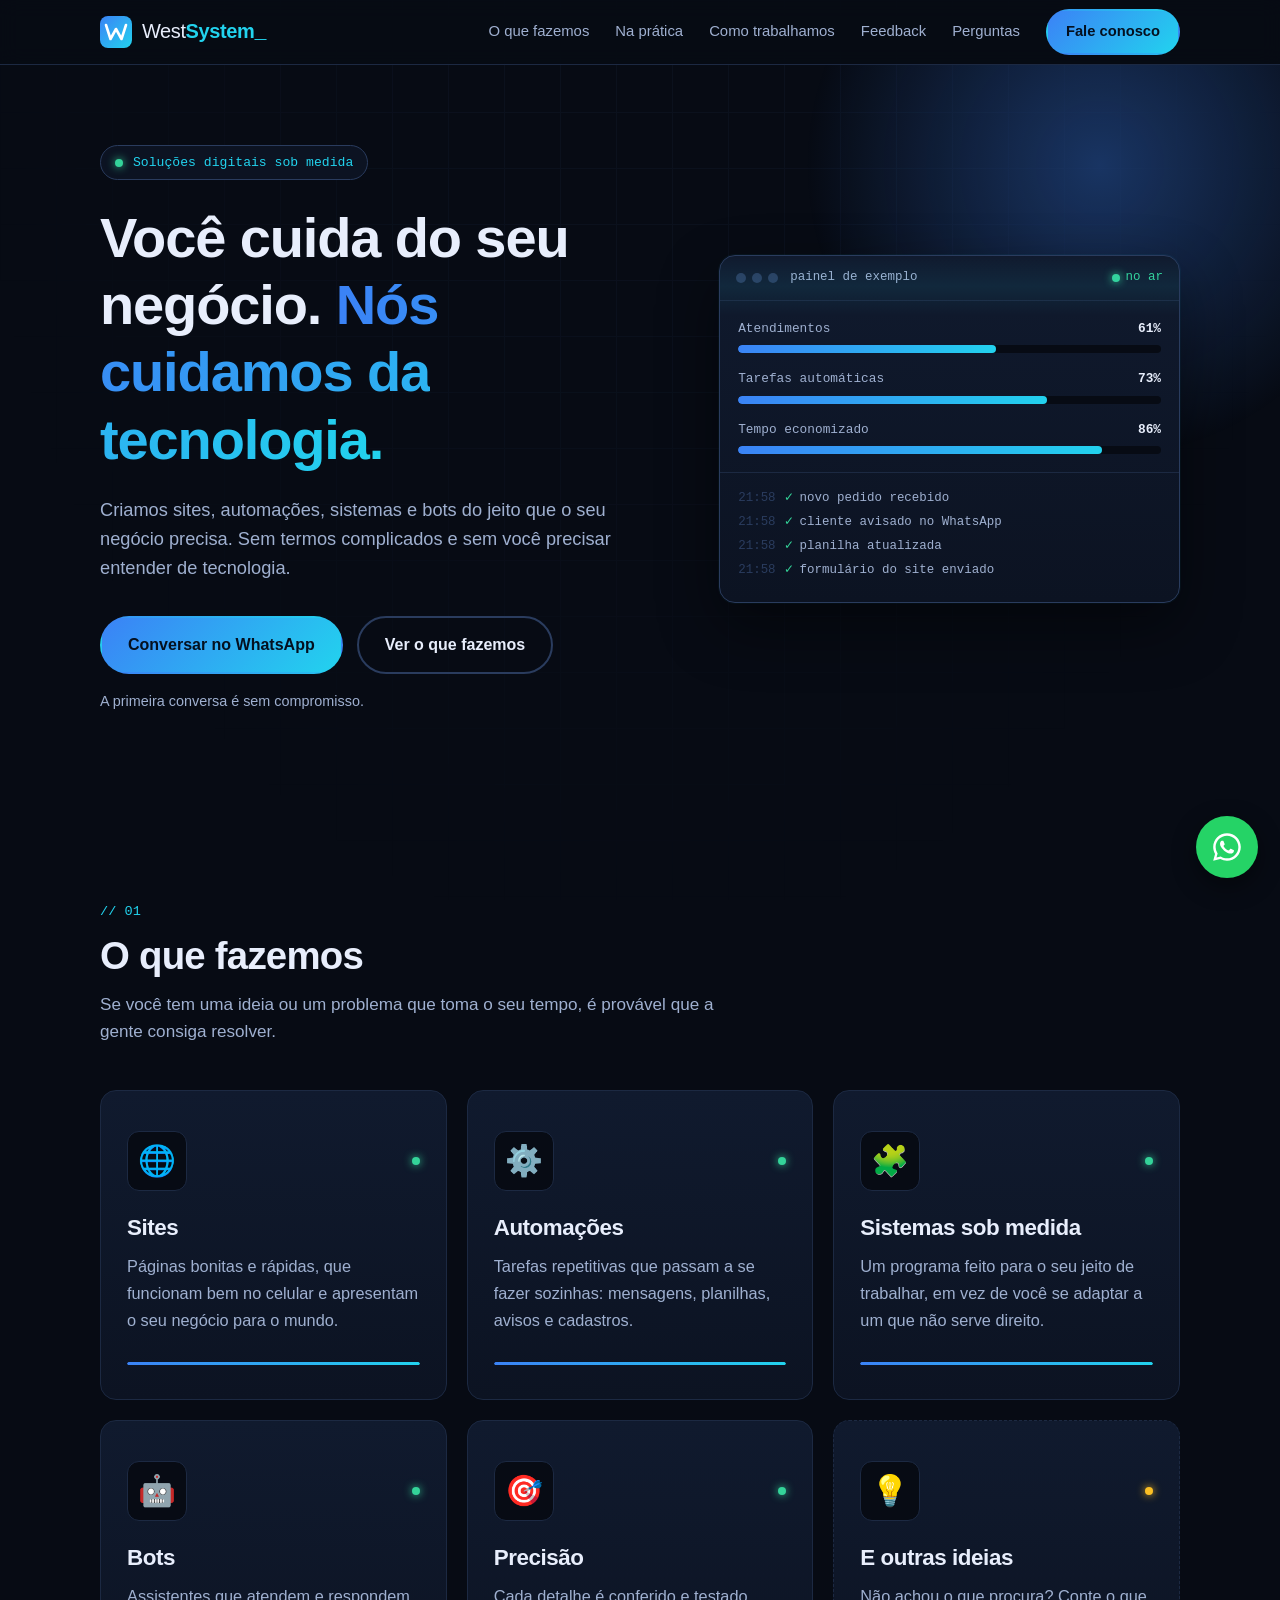
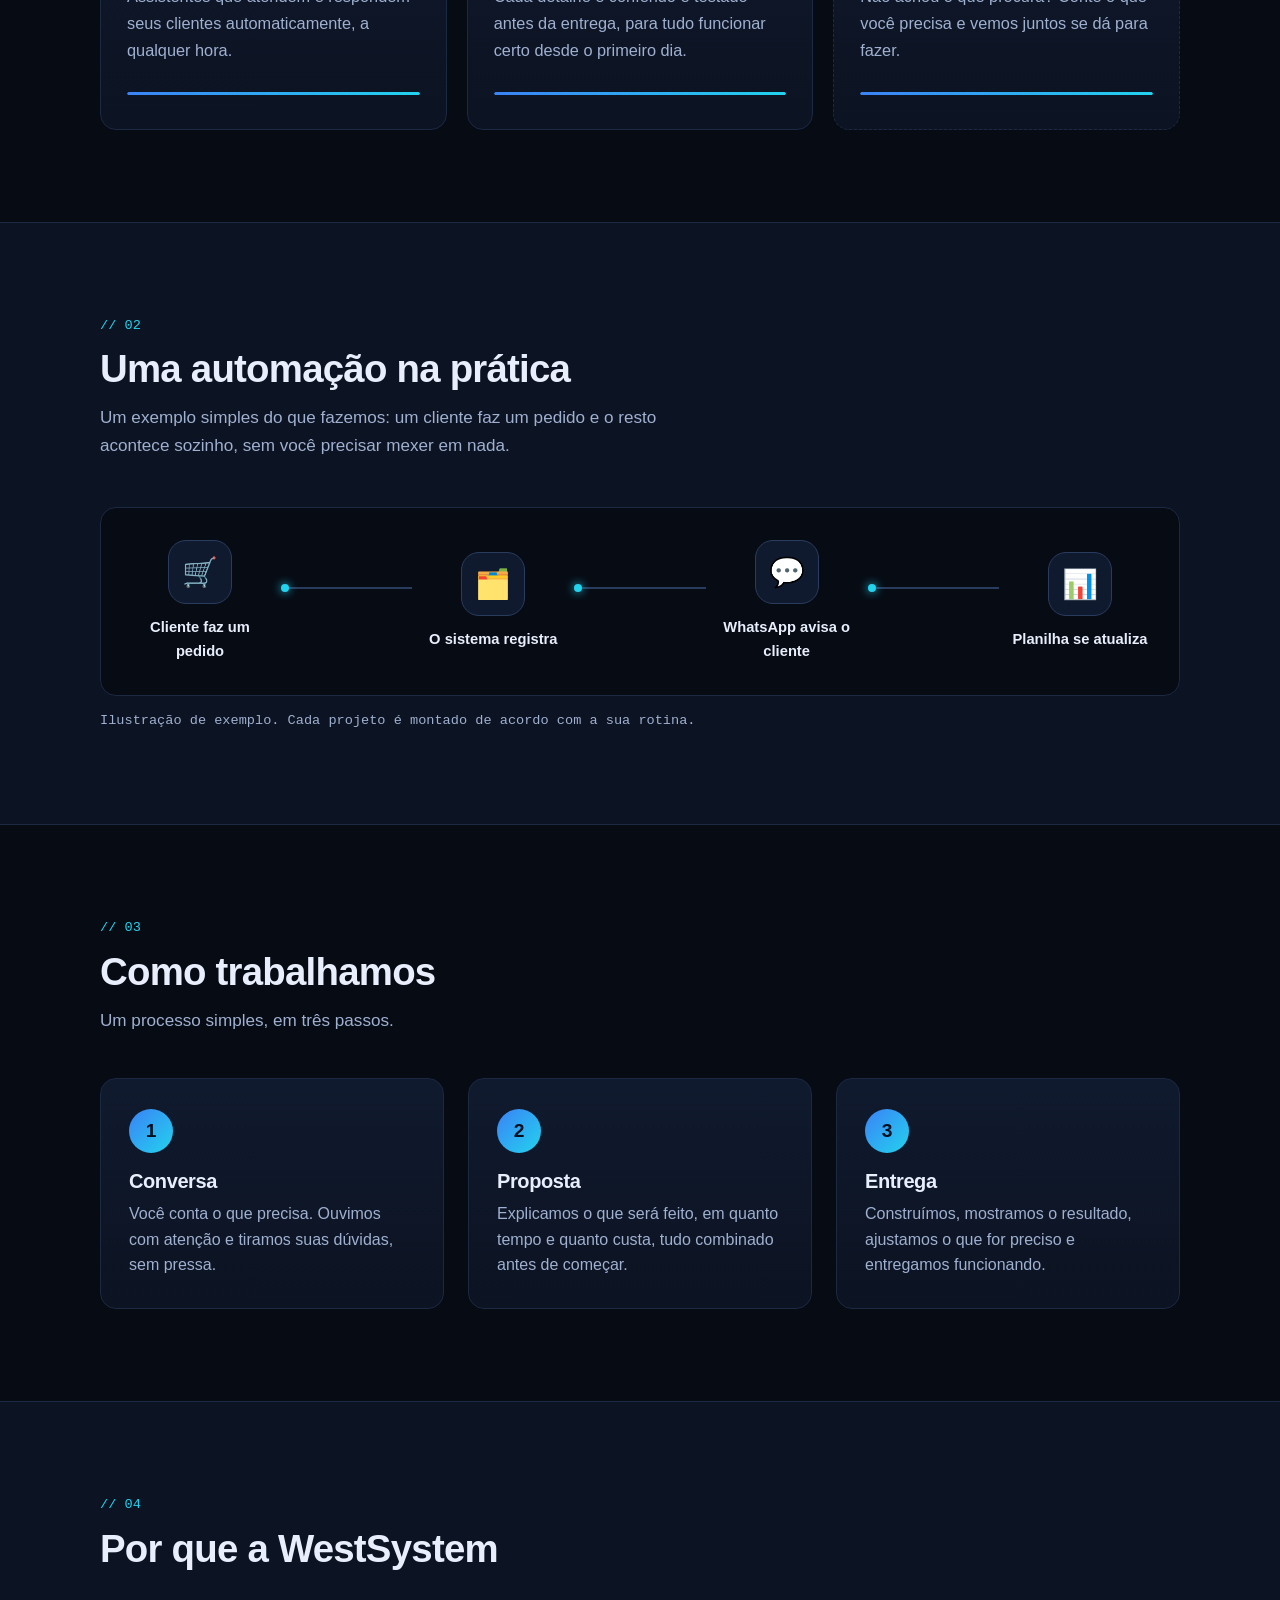
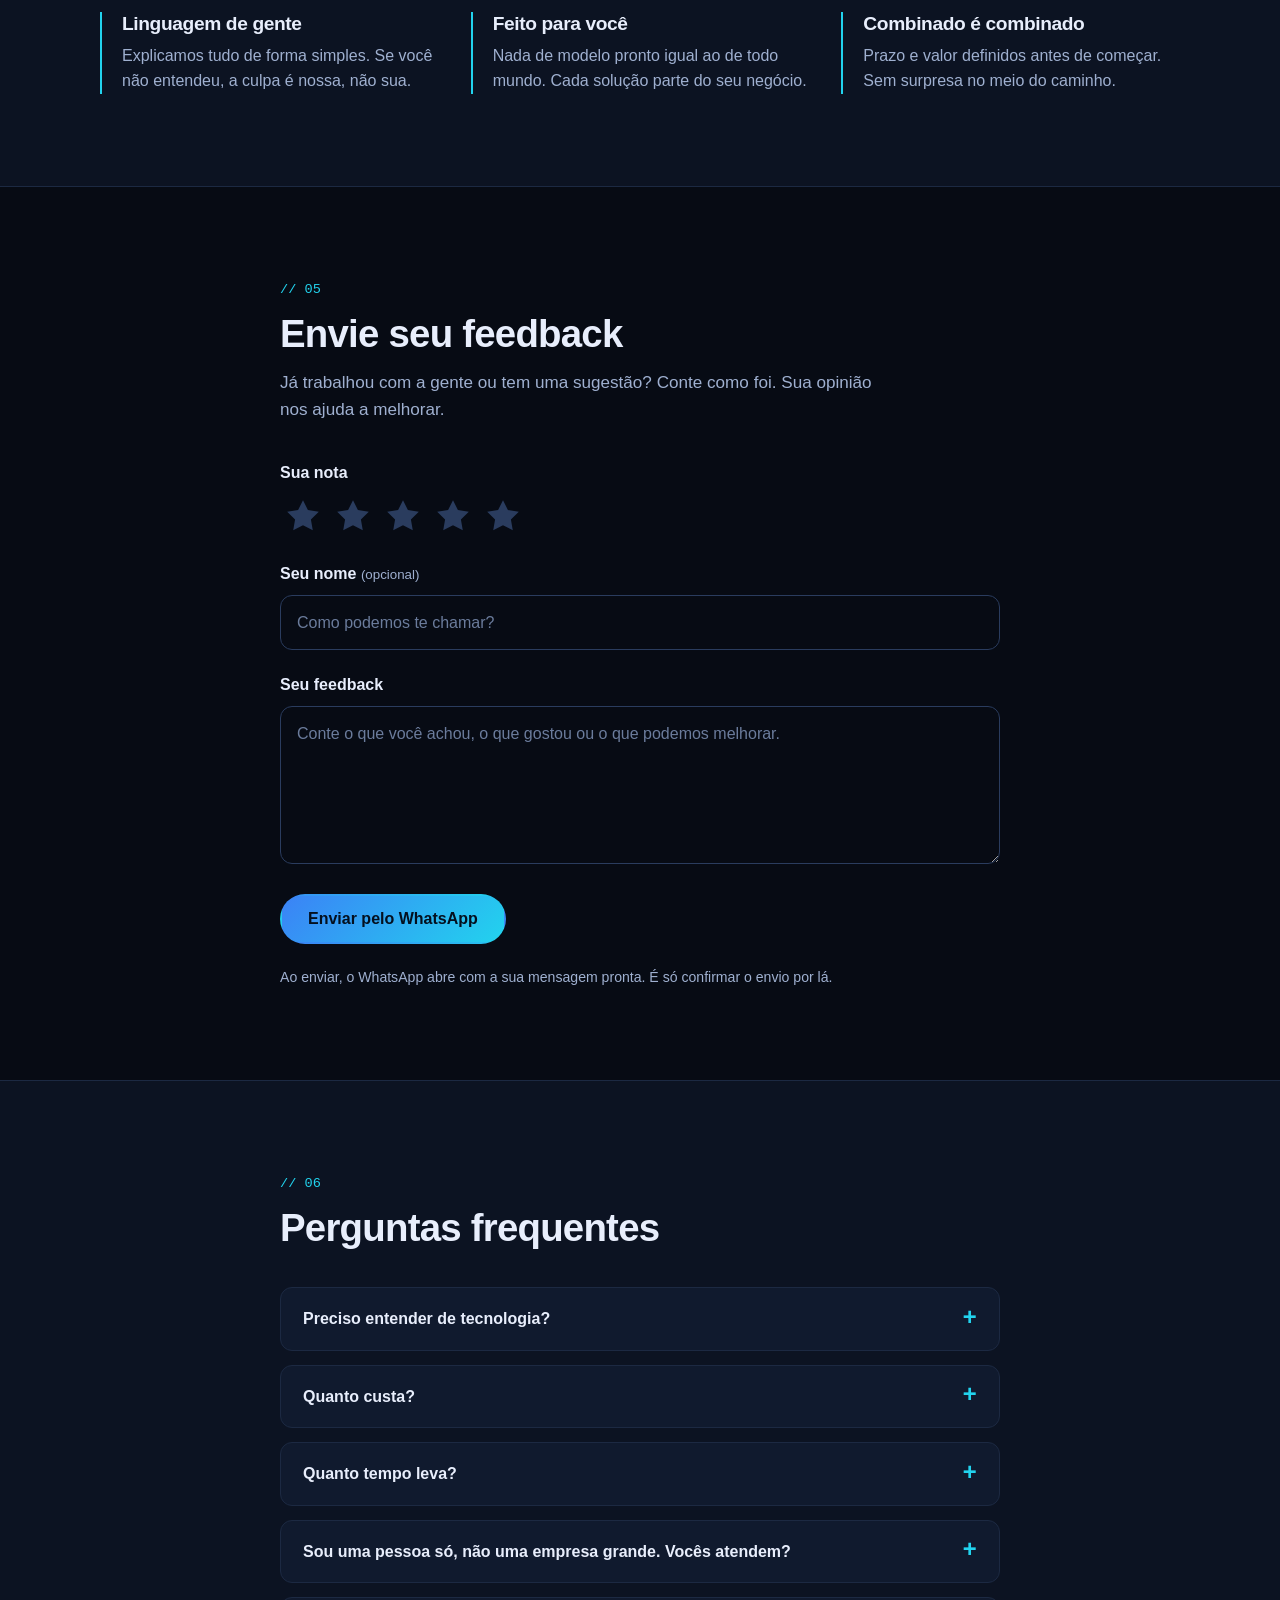
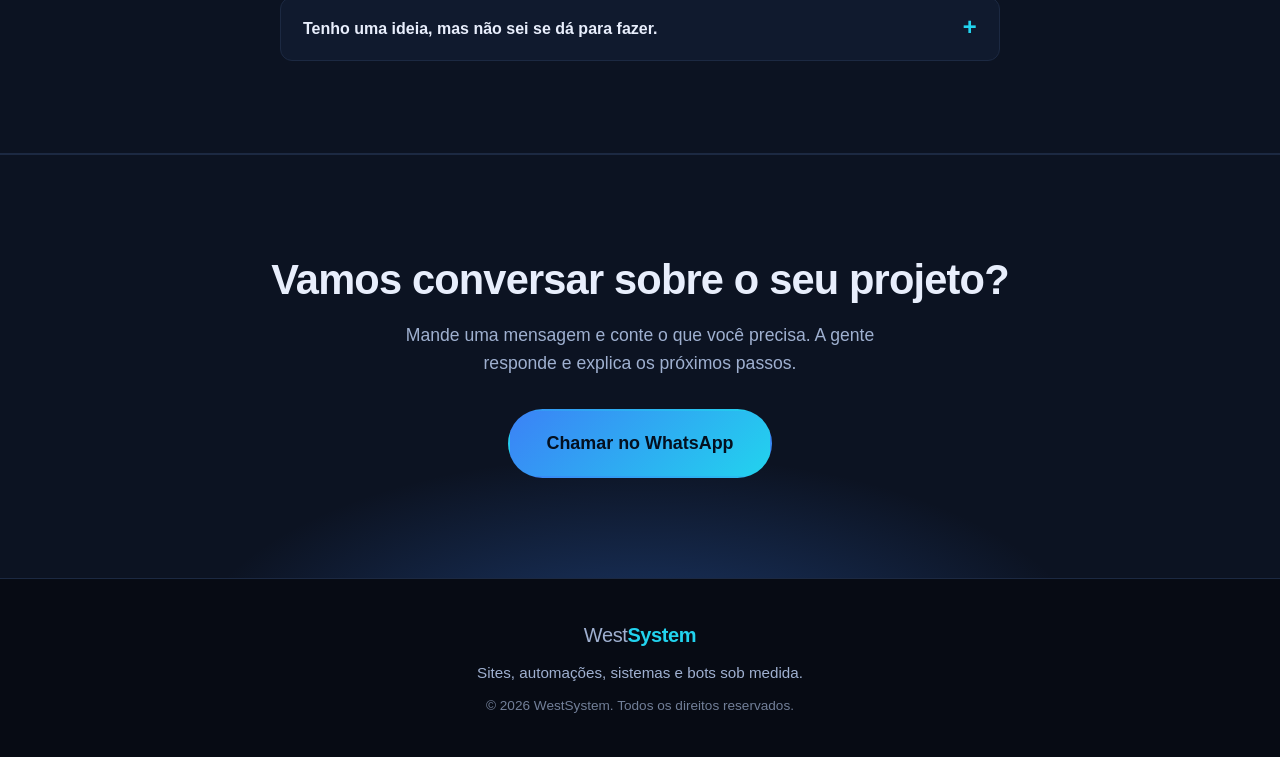
==== commit 54bd30ec: "Animações, responsivo, feedback e botões flutuantes Co-Authored-By: Claude Sonnet 5.5 <noreply@anthr" ====
--- a/index.html
+++ b/index.html
@@ -39,6 +39,7 @@
         <a href="#servicos">O que fazemos</a>
         <a href="#automacao">Na prática</a>
         <a href="#como-trabalhamos">Como trabalhamos</a>
+        <a href="#feedback">Feedback</a>
         <a href="#perguntas">Perguntas</a>
         <a href="#" class="botao botao--pequeno js-whatsapp">Fale conosco</a>
       </nav>
@@ -46,6 +47,11 @@
   </header>
 
   <main>
+
+    <!-- Desenho da estrela, usado no formulário de feedback -->
+    <svg width="0" height="0" style="position:absolute" aria-hidden="true">
+      <symbol id="estrela" viewBox="0 0 24 24"><path d="M12 2l3.09 6.26L22 9.27l-5 4.87 1.18 6.88L12 17.77l-6.18 3.25L7 14.14 2 9.27l6.91-1.01L12 2z"/></symbol>
+    </svg>
 
     <!-- ============ 1. HERO ============ -->
     <section class="hero" id="inicio">
@@ -217,10 +223,49 @@
       </div>
     </section>
 
-    <!-- ============ 6. PERGUNTAS FREQUENTES ============ -->
-    <section class="secao" id="perguntas">
+    <!-- ============ 6. ENVIE SEU FEEDBACK ============ -->
+    <!-- Sem servidor: o formulário monta a mensagem e abre o WhatsApp (veja script.js) -->
+    <section class="secao" id="feedback">
       <div class="container container--estreito">
         <p class="secao__marca">// 05</p>
+        <h2 class="aparece">Envie seu feedback</h2>
+        <p class="secao__intro aparece">Já trabalhou com a gente ou tem uma sugestão? Conte como foi. Sua opinião nos ajuda a melhorar.</p>
+
+        <form class="feedback aparece" id="form-feedback" novalidate>
+          <fieldset class="feedback__campo">
+            <legend>Sua nota</legend>
+            <!-- as estrelas ficam na ordem 5 a 1 de propósito (o CSS inverte a exibição) -->
+            <div class="nota">
+              <input type="radio" name="nota" id="nota5" value="5"><label for="nota5" title="5 estrelas"><svg><use href="#estrela"/></svg><span class="so-leitor">5 estrelas</span></label>
+              <input type="radio" name="nota" id="nota4" value="4"><label for="nota4" title="4 estrelas"><svg><use href="#estrela"/></svg><span class="so-leitor">4 estrelas</span></label>
+              <input type="radio" name="nota" id="nota3" value="3"><label for="nota3" title="3 estrelas"><svg><use href="#estrela"/></svg><span class="so-leitor">3 estrelas</span></label>
+              <input type="radio" name="nota" id="nota2" value="2"><label for="nota2" title="2 estrelas"><svg><use href="#estrela"/></svg><span class="so-leitor">2 estrelas</span></label>
+              <input type="radio" name="nota" id="nota1" value="1"><label for="nota1" title="1 estrela"><svg><use href="#estrela"/></svg><span class="so-leitor">1 estrela</span></label>
+            </div>
+          </fieldset>
+
+          <div class="feedback__campo">
+            <label for="fb-nome">Seu nome <small>(opcional)</small></label>
+            <input type="text" id="fb-nome" name="nome" autocomplete="name" maxlength="60" placeholder="Como podemos te chamar?">
+          </div>
+
+          <div class="feedback__campo">
+            <label for="fb-mensagem">Seu feedback</label>
+            <textarea id="fb-mensagem" name="mensagem" rows="5" maxlength="600" placeholder="Conte o que você achou, o que gostou ou o que podemos melhorar."></textarea>
+          </div>
+
+          <p class="feedback__erro" id="fb-erro" role="alert" hidden></p>
+
+          <button type="submit" class="botao">Enviar pelo WhatsApp</button>
+          <p class="feedback__nota">Ao enviar, o WhatsApp abre com a sua mensagem pronta. É só confirmar o envio por lá.</p>
+        </form>
+      </div>
+    </section>
+
+    <!-- ============ 7. PERGUNTAS FREQUENTES ============ -->
+    <section class="secao secao--painel" id="perguntas">
+      <div class="container container--estreito">
+        <p class="secao__marca">// 06</p>
         <h2 class="aparece">Perguntas frequentes</h2>
 
         <details class="pergunta aparece">
--- a/style.css
+++ b/style.css
@@ -483,6 +483,107 @@
 .motivo { border-left: 2px solid var(--ciano); padding-left: 20px; }
 .motivo h3 { font-size: 1.2rem; margin-bottom: 8px; }
 .motivo p { color: var(--texto-suave); }
+
+/* ---------- avaliações ---------- */
+.avaliacoes {
+  display: grid;
+  grid-template-columns: repeat(3, 1fr);
+  gap: 20px;
+  margin-top: 44px;
+}
+@media (max-width: 880px) { .avaliacoes { grid-template-columns: 1fr; } }
+
+.avaliacao {
+  position: relative;
+  display: flex;
+  flex-direction: column;
+  gap: 18px;
+  padding: 30px 26px 26px;
+  background: linear-gradient(180deg, var(--painel), var(--fundo-2));
+  border: 1px solid var(--linha);
+  border-radius: var(--raio);
+}
+/* etiqueta que avisa que o cartão é só um exemplo */
+.avaliacao__exemplo {
+  position: absolute;
+  top: 14px; right: 14px;
+  padding: 2px 10px;
+  border: 1px dashed var(--ambar);
+  border-radius: 99px;
+  color: var(--ambar);
+  font-family: var(--mono);
+  font-size: .7rem;
+}
+
+.estrelas { display: flex; gap: 4px; }
+.estrelas svg { width: 22px; height: 22px; fill: var(--ambar); filter: drop-shadow(0 0 6px rgba(251, 191, 36, .45)); }
+/* estrela vazia (nota menor que 5) */
+.estrelas svg.vazia { fill: var(--linha-forte); filter: none; }
+/* as estrelas acendem uma depois da outra quando o cartão aparece */
+.js .aparece .estrelas svg { opacity: .15; transition: opacity .4s ease; }
+.js .aparece.visivel .estrelas svg { opacity: 1; }
+.js .aparece.visivel .estrelas svg:nth-child(1) { transition-delay: .3s; }
+.js .aparece.visivel .estrelas svg:nth-child(2) { transition-delay: .45s; }
+.js .aparece.visivel .estrelas svg:nth-child(3) { transition-delay: .6s; }
+.js .aparece.visivel .estrelas svg:nth-child(4) { transition-delay: .75s; }
+.js .aparece.visivel .estrelas svg:nth-child(5) { transition-delay: .9s; }
+
+.avaliacao blockquote { color: var(--texto); font-size: 1.04rem; line-height: 1.65; flex: 1; }
+
+.avaliacao figcaption { display: flex; align-items: center; gap: 12px; }
+.avaliacao__foto {
+  flex: none;
+  width: 44px; height: 44px;
+  display: grid; place-items: center;
+  border-radius: 50%;
+  background: var(--degrade);
+  color: #04101f;
+  font-weight: 800;
+}
+.avaliacao figcaption b { display: block; font-size: .98rem; }
+.avaliacao figcaption small { color: var(--texto-suave); font-size: .85rem; }
+
+/* ---------- formulário de feedback ---------- */
+.feedback { margin-top: 36px; display: grid; gap: 22px; }
+.feedback__campo { border: 0; min-width: 0; }
+.feedback__campo > label,
+.feedback__campo > legend { display: block; font-weight: 600; margin-bottom: 8px; padding: 0; }
+.feedback__campo small { font-weight: 400; color: var(--texto-suave); }
+
+.feedback input[type="text"],
+.feedback textarea {
+  width: 100%;
+  padding: 14px 16px;
+  background: var(--fundo);
+  color: var(--texto);
+  border: 1px solid var(--linha-forte);
+  border-radius: 12px;
+  font: inherit;
+  font-size: 1rem; /* 16px: evita o zoom automático do iPhone */
+  transition: border-color .2s, box-shadow .2s;
+}
+.feedback textarea { resize: vertical; min-height: 130px; }
+.feedback ::placeholder { color: #6b7c9c; }
+.feedback input[type="text"]:focus,
+.feedback textarea:focus { outline: none; border-color: var(--ciano); box-shadow: 0 0 0 3px rgba(34, 211, 238, .18); }
+
+/* seletor de estrelas: as estrelas até a escolhida (ou sob o mouse) ficam douradas */
+.nota { display: flex; flex-direction: row-reverse; justify-content: flex-end; gap: 4px; }
+.nota input { position: absolute; opacity: 0; pointer-events: none; }
+.nota label { cursor: pointer; padding: 4px; line-height: 0; }
+.nota svg { width: 38px; height: 38px; fill: var(--linha-forte); transition: fill .15s, transform .15s; }
+.nota label:hover svg,
+.nota label:hover ~ label svg,
+.nota input:checked ~ label svg { fill: var(--ambar); }
+.nota label:hover svg { transform: scale(1.15); }
+.nota input:focus-visible + label { outline: 3px solid var(--ciano); outline-offset: 2px; border-radius: 8px; }
+
+.so-leitor { position: absolute; width: 1px; height: 1px; overflow: hidden; clip: rect(0 0 0 0); white-space: nowrap; }
+
+.feedback__erro { color: #fca5a5; font-size: .95rem; }
+.feedback .botao { justify-self: start; }
+.feedback__nota { color: var(--texto-suave); font-size: .88rem; }
+@media (max-width: 720px) { .feedback .botao { justify-self: stretch; } }
 
 /* ---------- perguntas (<details> abre e fecha sem JavaScript) ---------- */
 .pergunta {
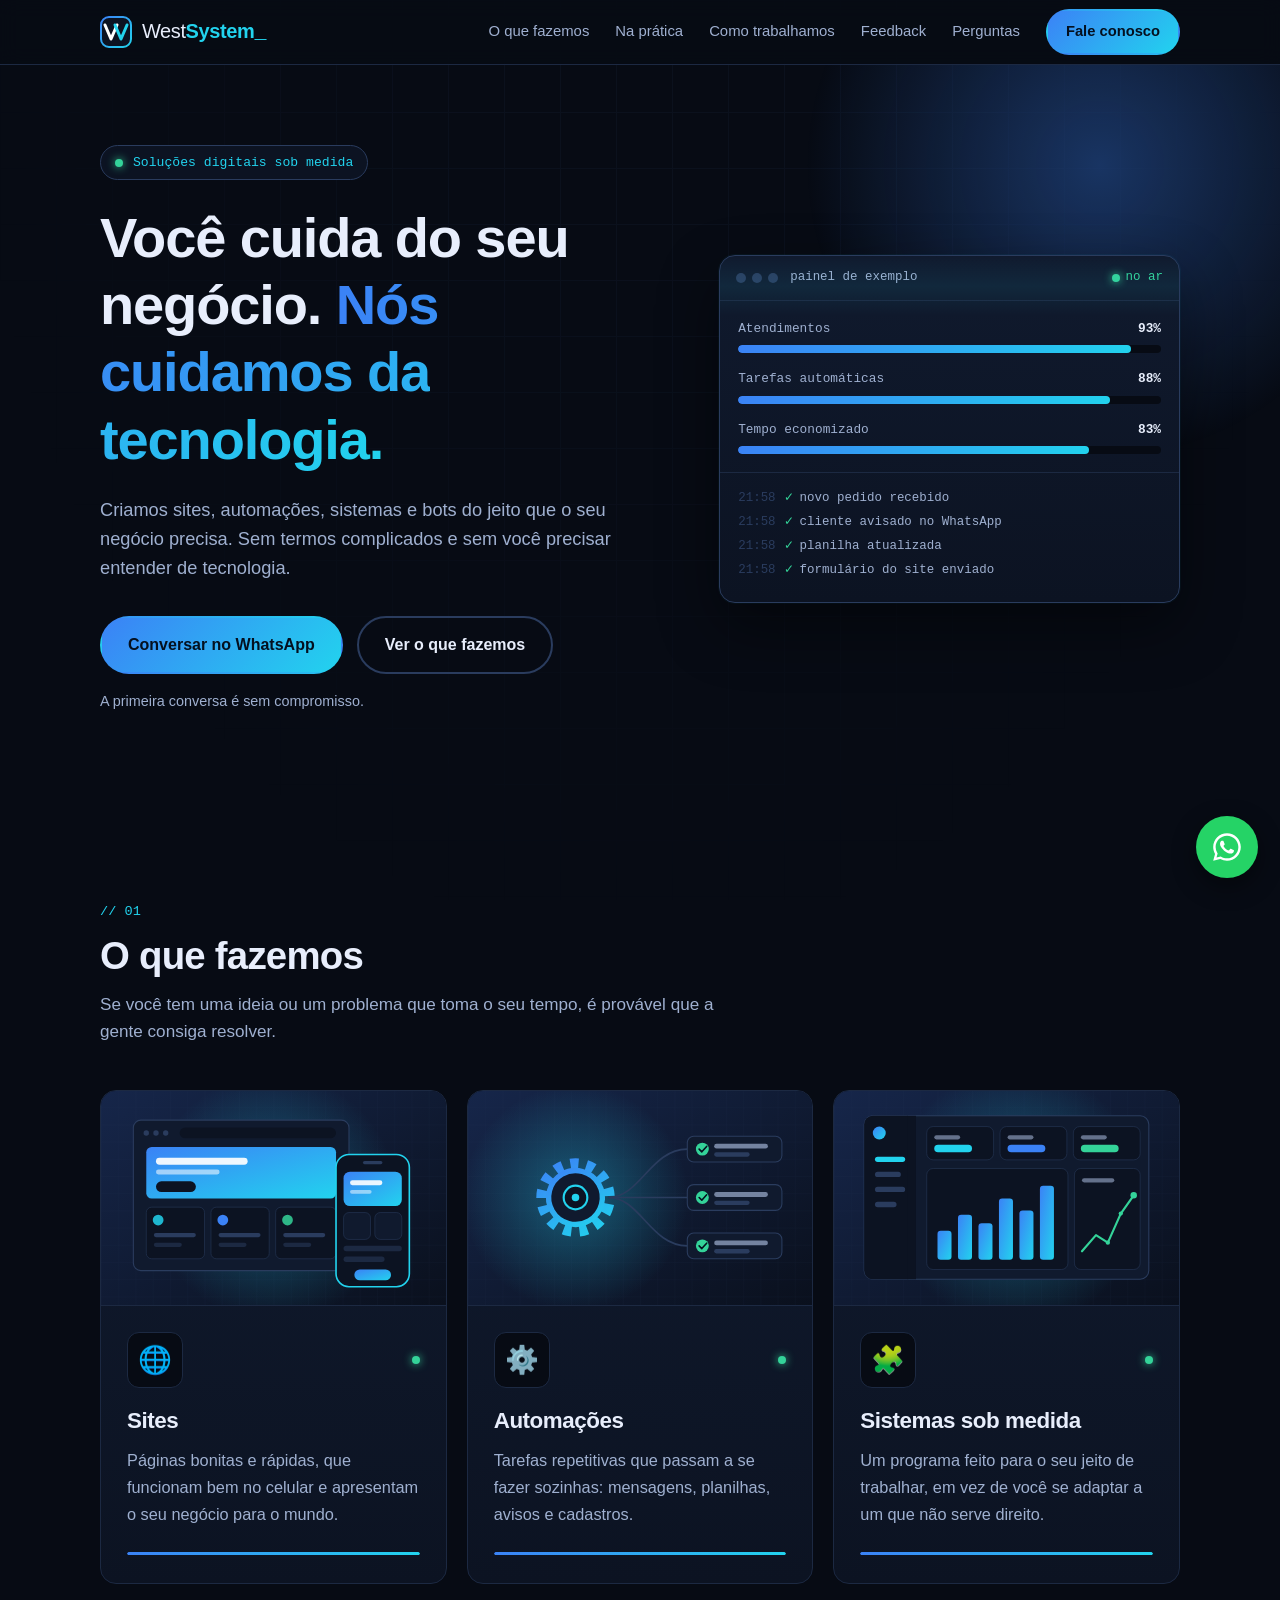
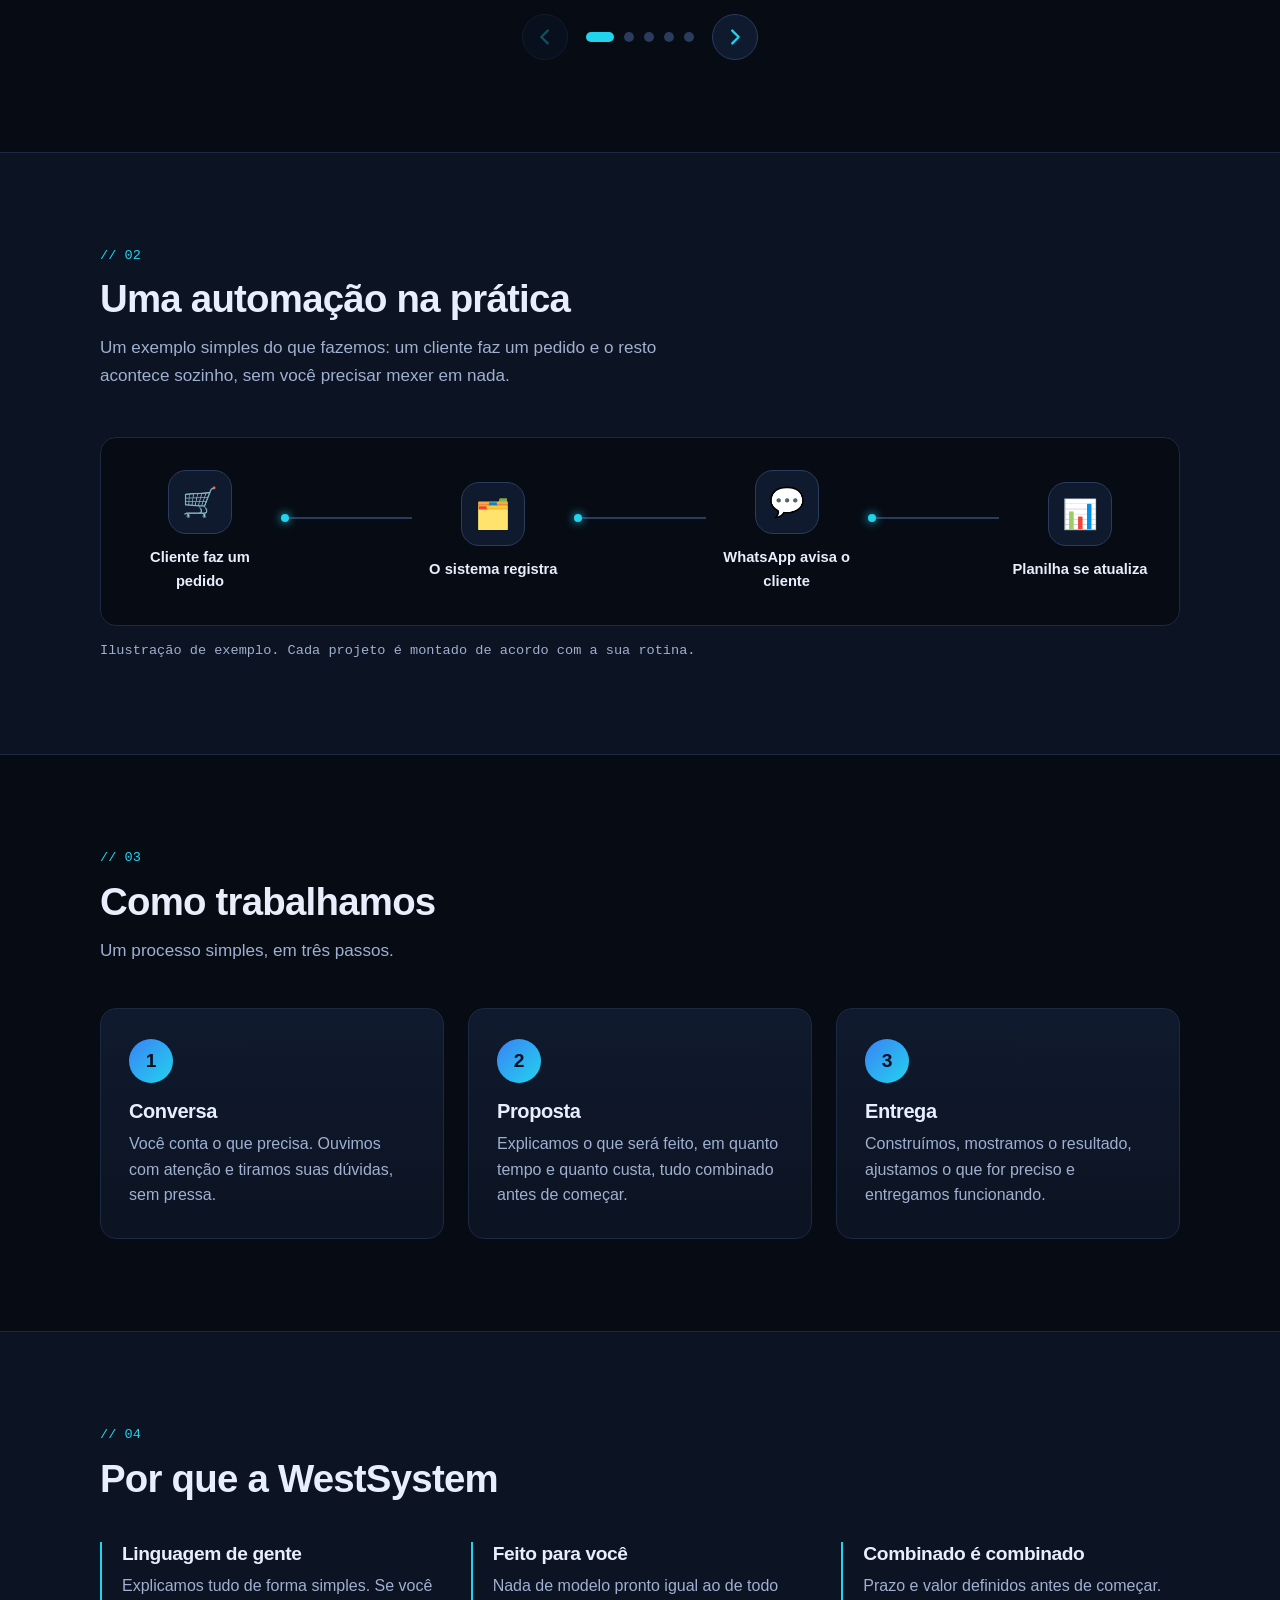
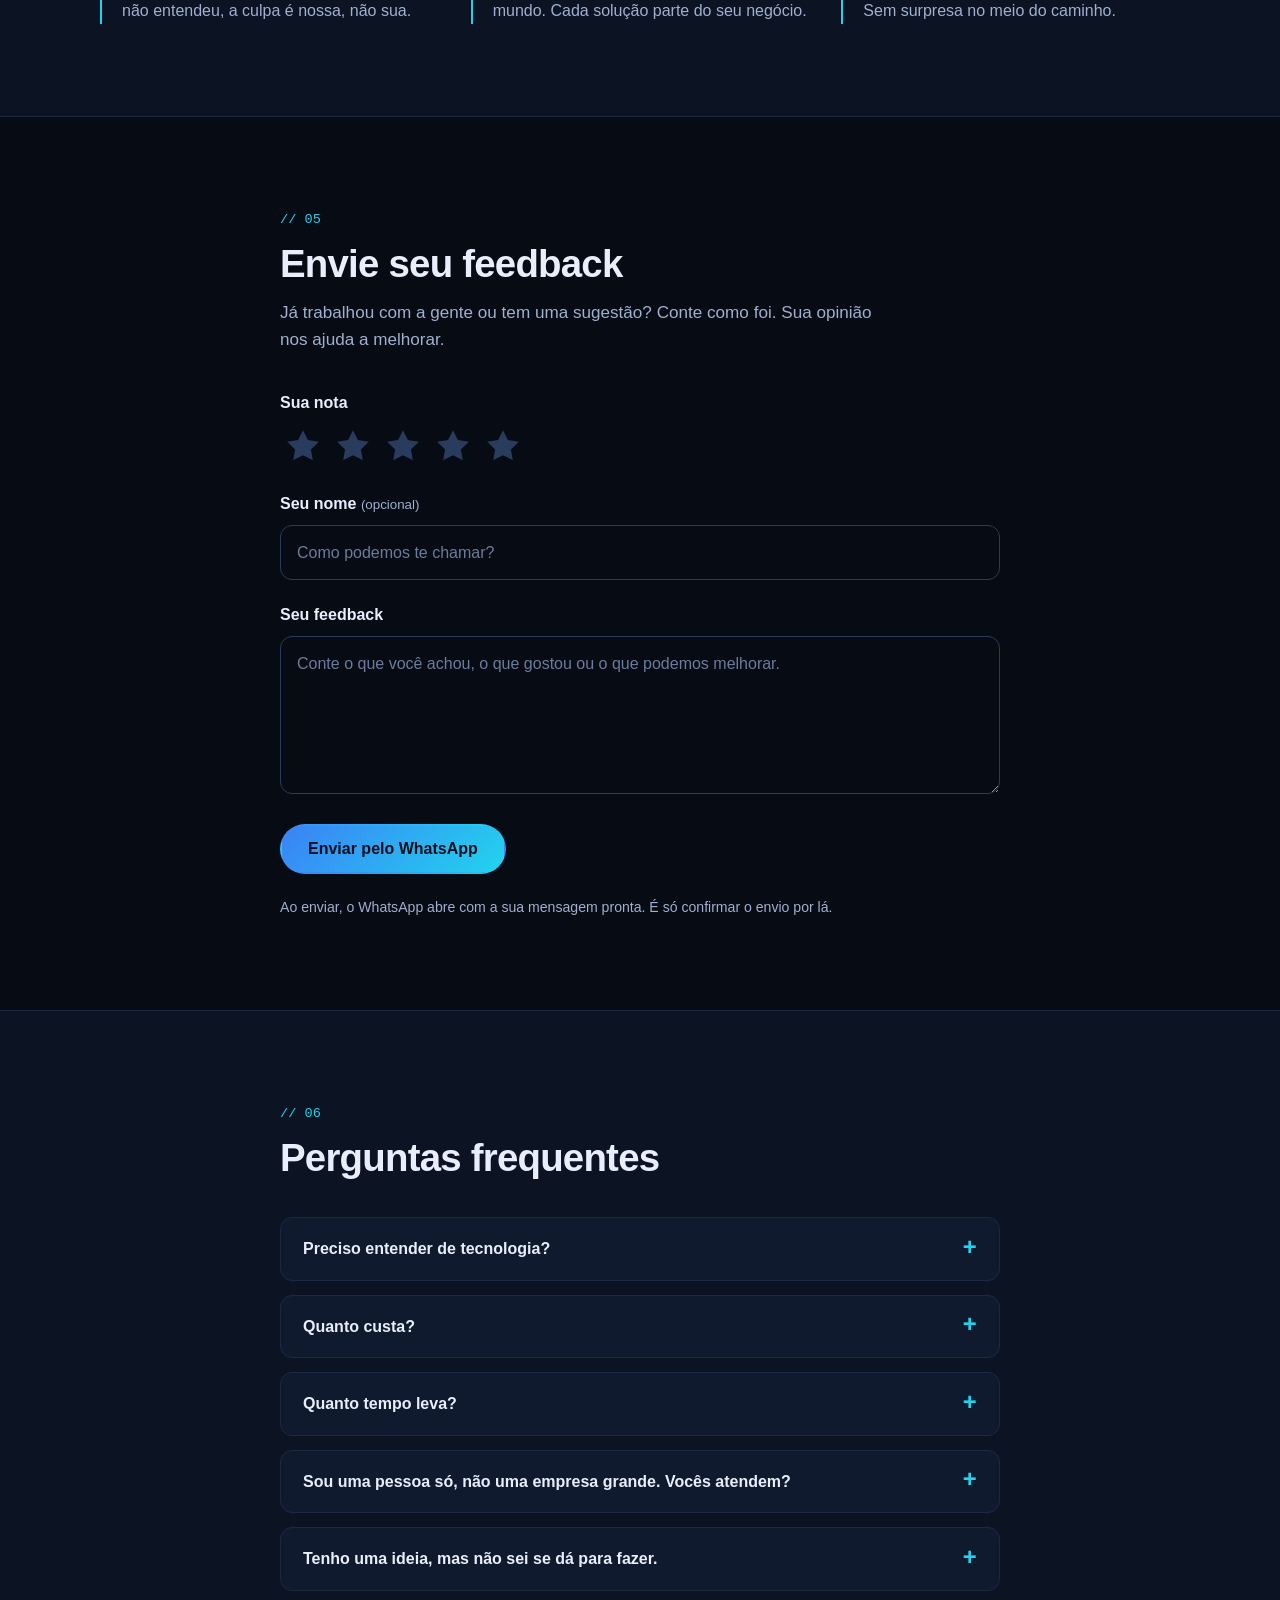
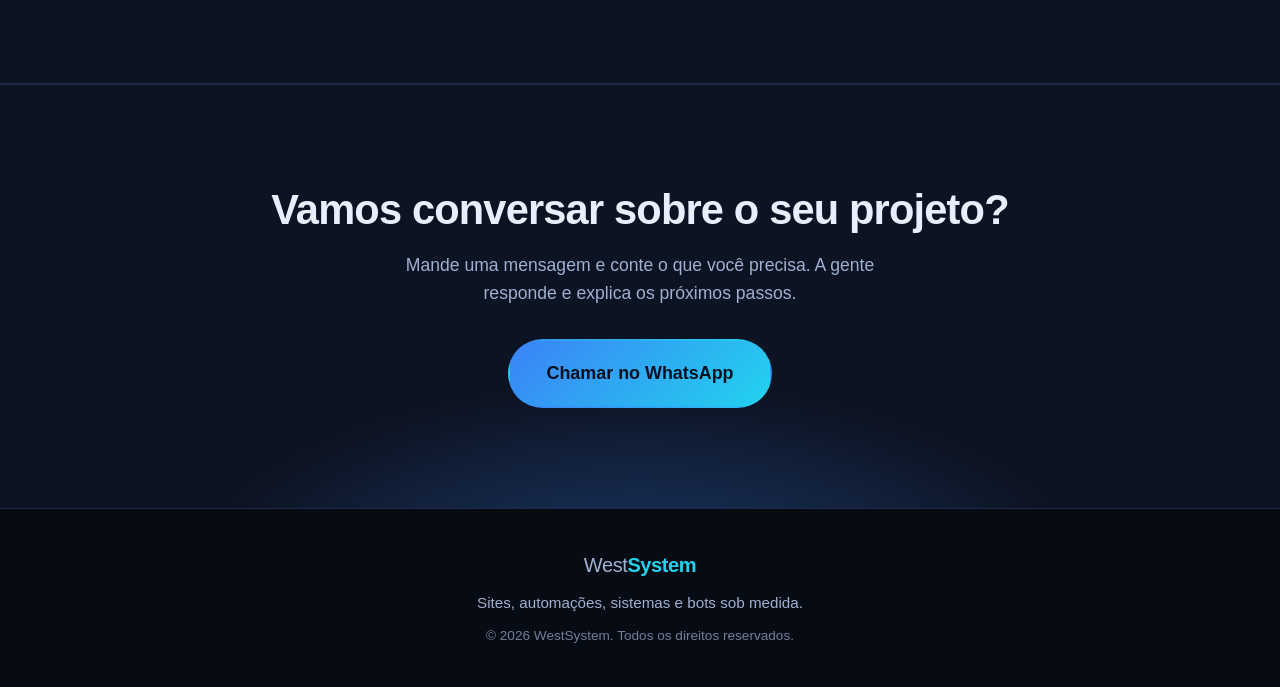
==== commit b7f56733: "Carrossel de serviços com ilustrações e novo logo (W duplo) Co-Authored-By: Claude Sonnet 5.5 <norep" ====
--- a/index.html
+++ b/index.html
@@ -21,8 +21,8 @@
     <div class="container topo__barra">
       <a href="#inicio" class="logo" aria-label="WestSystem, voltar ao início">
         <svg class="logo__marca" viewBox="0 0 32 32" aria-hidden="true">
-          <rect width="32" height="32" rx="8" fill="url(#grad)"/>
-          <path d="M6 9l4.5 14L16 13l5.5 10L26 9" fill="none" stroke="#fff" stroke-width="2.6" stroke-linecap="round" stroke-linejoin="round"/>
+          <rect x="1" y="1" width="30" height="30" rx="8" fill="#0c1322" stroke="url(#grad)" stroke-width="2"/>
+          <path d="M5 9l6 14 6-14" fill="none" stroke="#fff" stroke-width="3" stroke-linecap="round" stroke-linejoin="round"/><path d="M15 9l6 14 6-14" fill="none" stroke="#22d3ee" stroke-width="3" stroke-linecap="round" stroke-linejoin="round"/>
           <defs>
             <linearGradient id="grad" x1="0" y1="0" x2="1" y2="1">
               <stop offset="0" stop-color="#3b82f6"/>
@@ -107,48 +107,79 @@
         <h2 class="aparece">O que fazemos</h2>
         <p class="secao__intro aparece">Se você tem uma ideia ou um problema que toma o seu tempo, é provável que a gente consiga resolver.</p>
 
-        <div class="cartoes">
-          <article class="cartao aparece">
-            <div class="cartao__topo"><span class="cartao__icone" aria-hidden="true">🌐</span><span class="led"></span></div>
-            <h3>Sites</h3>
-            <p>Páginas bonitas e rápidas, que funcionam bem no celular e apresentam o seu negócio para o mundo.</p>
-            <div class="cartao__trilho"><div class="cartao__barra"></div></div>
-          </article>
-
-          <article class="cartao aparece">
-            <div class="cartao__topo"><span class="cartao__icone" aria-hidden="true">⚙️</span><span class="led"></span></div>
-            <h3>Automações</h3>
-            <p>Tarefas repetitivas que passam a se fazer sozinhas: mensagens, planilhas, avisos e cadastros.</p>
-            <div class="cartao__trilho"><div class="cartao__barra"></div></div>
-          </article>
-
-          <article class="cartao aparece">
-            <div class="cartao__topo"><span class="cartao__icone" aria-hidden="true">🧩</span><span class="led"></span></div>
-            <h3>Sistemas sob medida</h3>
-            <p>Um programa feito para o seu jeito de trabalhar, em vez de você se adaptar a um que não serve direito.</p>
-            <div class="cartao__trilho"><div class="cartao__barra"></div></div>
-          </article>
-
-          <article class="cartao aparece">
-            <div class="cartao__topo"><span class="cartao__icone" aria-hidden="true">🤖</span><span class="led"></span></div>
-            <h3>Bots</h3>
-            <p>Assistentes que atendem e respondem seus clientes automaticamente, a qualquer hora.</p>
-            <div class="cartao__trilho"><div class="cartao__barra"></div></div>
-          </article>
-
-          <article class="cartao aparece">
-            <div class="cartao__topo"><span class="cartao__icone" aria-hidden="true">🎯</span><span class="led"></span></div>
-            <h3>Precisão</h3>
-            <p>Cada detalhe é conferido e testado antes da entrega, para tudo funcionar certo desde o primeiro dia.</p>
-            <div class="cartao__trilho"><div class="cartao__barra"></div></div>
-          </article>
-
-          <article class="cartao cartao--outros aparece">
-            <div class="cartao__topo"><span class="cartao__icone" aria-hidden="true">💡</span><span class="led led--ambar"></span></div>
-            <h3>E outras ideias</h3>
-            <p>Não achou o que procura? Conte o que você precisa e vemos juntos se dá para fazer.</p>
-            <div class="cartao__trilho"><div class="cartao__barra"></div></div>
-          </article>
+        <!-- Carrossel: arraste com o dedo, use as setas ou os pontinhos -->
+        <div class="carrossel aparece" id="carrossel">
+          <div class="carrossel__faixa" id="faixa" tabindex="0" role="region" aria-label="Nossos serviços (role para o lado)">
+          <article class="cartao">
+            <img class="cartao__imagem" src="images/servico-sites.svg" alt="Ilustração de um site no computador e no celular" width="640" height="400" loading="lazy">
+            <div class="cartao__corpo">
+              <div class="cartao__topo"><span class="cartao__icone" aria-hidden="true">🌐</span><span class="led"></span></div>
+              <h3>Sites</h3>
+              <p>Páginas bonitas e rápidas, que funcionam bem no celular e apresentam o seu negócio para o mundo.</p>
+              <div class="cartao__trilho"><div class="cartao__barra"></div></div>
+            </div>
+          </article>
+
+          <article class="cartao">
+            <img class="cartao__imagem" src="images/servico-automacoes.svg" alt="Ilustração de uma engrenagem ligada a tarefas concluídas" width="640" height="400" loading="lazy">
+            <div class="cartao__corpo">
+              <div class="cartao__topo"><span class="cartao__icone" aria-hidden="true">⚙️</span><span class="led"></span></div>
+              <h3>Automações</h3>
+              <p>Tarefas repetitivas que passam a se fazer sozinhas: mensagens, planilhas, avisos e cadastros.</p>
+              <div class="cartao__trilho"><div class="cartao__barra"></div></div>
+            </div>
+          </article>
+
+          <article class="cartao">
+            <img class="cartao__imagem" src="images/servico-sistemas.svg" alt="Ilustração de um painel de sistema com gráficos" width="640" height="400" loading="lazy">
+            <div class="cartao__corpo">
+              <div class="cartao__topo"><span class="cartao__icone" aria-hidden="true">🧩</span><span class="led"></span></div>
+              <h3>Sistemas sob medida</h3>
+              <p>Um programa feito para o seu jeito de trabalhar, em vez de você se adaptar a um que não serve direito.</p>
+              <div class="cartao__trilho"><div class="cartao__barra"></div></div>
+            </div>
+          </article>
+
+          <article class="cartao">
+            <img class="cartao__imagem" src="images/servico-bots.svg" alt="Ilustração de um robô conversando em um chat" width="640" height="400" loading="lazy">
+            <div class="cartao__corpo">
+              <div class="cartao__topo"><span class="cartao__icone" aria-hidden="true">🤖</span><span class="led"></span></div>
+              <h3>Bots</h3>
+              <p>Assistentes que atendem e respondem seus clientes automaticamente, a qualquer hora.</p>
+              <div class="cartao__trilho"><div class="cartao__barra"></div></div>
+            </div>
+          </article>
+
+          <article class="cartao">
+            <img class="cartao__imagem" src="images/servico-precisao.svg" alt="Ilustração de um alvo com uma flecha no centro" width="640" height="400" loading="lazy">
+            <div class="cartao__corpo">
+              <div class="cartao__topo"><span class="cartao__icone" aria-hidden="true">🎯</span><span class="led"></span></div>
+              <h3>Precisão</h3>
+              <p>Cada detalhe é conferido e testado antes da entrega, para tudo funcionar certo desde o primeiro dia.</p>
+              <div class="cartao__trilho"><div class="cartao__barra"></div></div>
+            </div>
+          </article>
+
+          <article class="cartao cartao--outros">
+            <img class="cartao__imagem" src="images/servico-ideias.svg" alt="Ilustração de uma lâmpada acesa com brilhos" width="640" height="400" loading="lazy">
+            <div class="cartao__corpo">
+              <div class="cartao__topo"><span class="cartao__icone" aria-hidden="true">💡</span><span class="led led--ambar"></span></div>
+              <h3>E outras ideias</h3>
+              <p>Não achou o que procura? Conte o que você precisa e vemos juntos se dá para fazer.</p>
+              <div class="cartao__trilho"><div class="cartao__barra"></div></div>
+            </div>
+          </article>
+          </div>
+
+          <div class="carrossel__controles">
+            <button type="button" class="carrossel__seta" id="seta-anterior" aria-label="Serviço anterior">
+              <svg viewBox="0 0 24 24" aria-hidden="true" fill="none" stroke="currentColor" stroke-width="2.5" stroke-linecap="round" stroke-linejoin="round"><path d="M15 5l-7 7 7 7"/></svg>
+            </button>
+            <div class="carrossel__pontos" id="pontos"></div>
+            <button type="button" class="carrossel__seta" id="seta-proximo" aria-label="Próximo serviço">
+              <svg viewBox="0 0 24 24" aria-hidden="true" fill="none" stroke="currentColor" stroke-width="2.5" stroke-linecap="round" stroke-linejoin="round"><path d="M9 5l7 7-7 7"/></svg>
+            </button>
+          </div>
         </div>
       </div>
     </section>
--- a/style.css
+++ b/style.css
@@ -330,54 +330,102 @@
 .secao__intro { margin-top: 12px; color: var(--texto-suave); font-size: 1.07rem; max-width: 620px; }
 
 /* ---------- cartões de serviços ---------- */
-.cartoes {
-  display: grid;
-  grid-template-columns: repeat(3, 1fr); /* 3 por linha */
-  gap: 20px;
-  margin-top: 44px;
-}
-@media (max-width: 880px) { .cartoes { grid-template-columns: repeat(2, 1fr); } }
-@media (max-width: 560px) { .cartoes { grid-template-columns: 1fr; } }
+/* ---------- carrossel de serviços ---------- */
+.carrossel { margin-top: 44px; }
+
+/* a faixa rola para o lado; cada cartão "encaixa" no lugar ao parar */
+.carrossel__faixa {
+  --por-vez: 3;            /* quantos cartões aparecem ao mesmo tempo */
+  --espaco: 20px;
+  display: flex;
+  gap: var(--espaco);
+  overflow-x: auto;
+  scroll-snap-type: x mandatory;
+  -webkit-overflow-scrolling: touch;
+  scrollbar-width: none;           /* esconde a barra de rolagem */
+  /* folga em volta para o cartão poder crescer no hover sem ser cortado */
+  padding: 22px 8px;
+  margin: -22px -8px;
+  scroll-padding-inline: 8px;
+}
+.carrossel__faixa::-webkit-scrollbar { display: none; }
+.carrossel__faixa:focus-visible { outline: 3px solid var(--ciano); outline-offset: 4px; border-radius: 12px; }
+
 .cartao {
+  flex: 0 0 calc((100% - var(--espaco) * (var(--por-vez) - 1)) / var(--por-vez));
+  scroll-snap-align: start;
+  display: flex;
+  flex-direction: column;
+  overflow: hidden;
+  position: relative;
   background: linear-gradient(180deg, var(--painel), var(--fundo-2));
   border: 1px solid var(--linha);
   border-radius: var(--raio);
-  padding: 40px 26px 34px; /* mais alto; os lados ficam iguais, então a largura não muda */
-  min-height: 310px;
-  display: flex;
-  flex-direction: column;
-  position: relative;
   transition: scale .25s ease, border-color .2s ease, box-shadow .2s ease;
 }
-/* Ao passar o mouse, o cartão cresce (usa "scale", separado do efeito de aparecer ao rolar) */
+/* Ao passar o mouse, o cartão cresce */
 .cartao:hover {
-  scale: 1.07;
+  scale: 1.04;
   z-index: 2;
   border-color: var(--ciano);
   box-shadow: 0 20px 50px rgba(34, 211, 238, .18);
 }
-/* mantém o efeito de aparecer ao rolar e também o de crescer */
-.js .cartao.aparece {
-  transition: opacity .7s ease, transform .7s ease, scale .25s ease, border-color .2s ease, box-shadow .2s ease;
-}
-.cartao__topo { display: flex; align-items: center; justify-content: space-between; margin-bottom: 24px; }
+.cartao__imagem { display: block; width: 100%; height: auto; aspect-ratio: 16 / 10; object-fit: cover; background: var(--fundo-2); border-bottom: 1px solid var(--linha); }
+.cartao__corpo { display: flex; flex-direction: column; flex: 1; padding: 26px 26px 28px; }
+
+.cartao__topo { display: flex; align-items: center; justify-content: space-between; margin-bottom: 20px; }
 .cartao__icone {
-  width: 60px; height: 60px;
+  width: 56px; height: 56px;
   display: grid; place-items: center;
-  font-size: 1.9rem;
+  font-size: 1.7rem;
   background: var(--fundo);
   border: 1px solid var(--linha);
   border-radius: 12px;
 }
 .cartao h3 { font-size: 1.4rem; margin-bottom: 12px; }
-.cartao p { color: var(--texto-suave); font-size: 1.02rem; line-height: 1.65; }
+.cartao p { color: var(--texto-suave); font-size: 1.02rem; line-height: 1.65; margin-bottom: 24px; }
 .cartao--outros { border-style: dashed; }
 
-/* barrinha que enche quando o cartão aparece na tela */
+/* barrinha que enche quando o carrossel aparece na tela */
 .cartao__trilho { height: 3px; background: var(--fundo); border-radius: 99px; margin-top: auto; overflow: hidden; }
-.cartao p { margin-bottom: 24px; }
 .cartao__barra { height: 100%; width: 0; background: var(--degrade); border-radius: 99px; transition: width 1.4s ease .3s; }
-.cartao.visivel .cartao__barra { width: 100%; }
+.carrossel.visivel .cartao__barra { width: 100%; }
+
+/* setas e pontinhos */
+.carrossel__controles { display: flex; align-items: center; justify-content: center; gap: 18px; margin-top: 30px; }
+.carrossel__seta {
+  width: 46px; height: 46px;
+  display: grid; place-items: center;
+  border-radius: 50%;
+  border: 1px solid var(--linha-forte);
+  background: var(--painel);
+  color: var(--ciano);
+  cursor: pointer;
+  transition: border-color .2s, opacity .2s, transform .15s;
+}
+.carrossel__seta svg { width: 22px; height: 22px; }
+.carrossel__seta:hover:not(:disabled) { border-color: var(--ciano); transform: scale(1.06); }
+.carrossel__seta:disabled { opacity: .35; cursor: default; }
+.carrossel__seta:focus-visible { outline: 3px solid var(--ciano); outline-offset: 3px; }
+
+.carrossel__pontos { display: flex; gap: 10px; align-items: center; }
+.carrossel__ponto {
+  width: 10px; height: 10px;
+  padding: 0;
+  border: 0;
+  border-radius: 99px;
+  background: var(--linha-forte);
+  cursor: pointer;
+  transition: width .25s ease, background .25s ease;
+}
+.carrossel__ponto[aria-current="true"] { width: 28px; background: var(--ciano); }
+.carrossel__ponto:focus-visible { outline: 3px solid var(--ciano); outline-offset: 3px; }
+
+@media (max-width: 880px) { .carrossel__faixa { --por-vez: 2; } }
+@media (max-width: 560px) {
+  .carrossel__faixa { --por-vez: 1; --espaco: 14px; }
+  .cartao { flex-basis: 86%; } /* deixa um pedacinho do próximo cartão aparecendo */
+}
 
 /* ---------- fluxo de automação ---------- */
 .fluxo {
@@ -731,7 +779,6 @@
   .final { padding: 72px 0; }
   .botao { text-align: center; }
   .hero__acoes .botao { width: 100%; }
-  .cartao { min-height: 0; padding: 32px 24px 28px; }
 
   /* menu vira botão de 3 riscos que abre uma lista */
   .menu-botao { display: grid; }
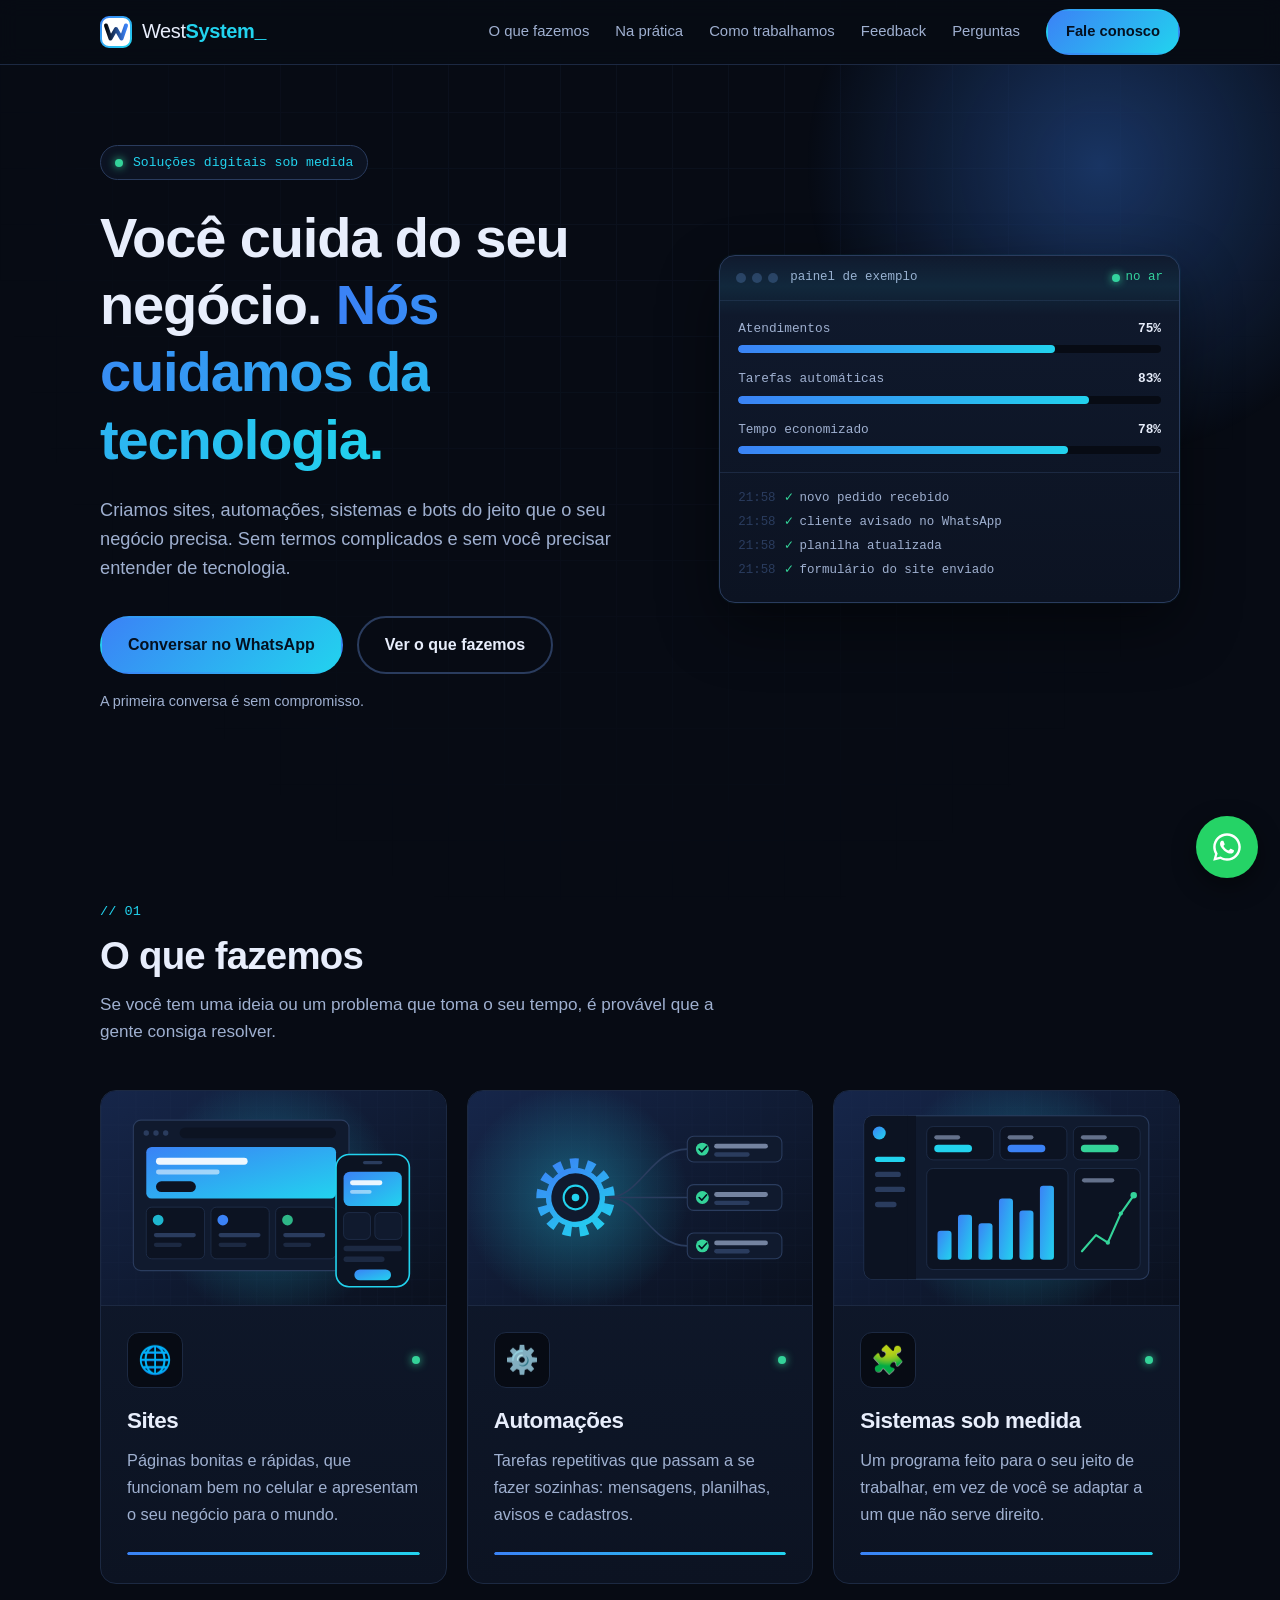
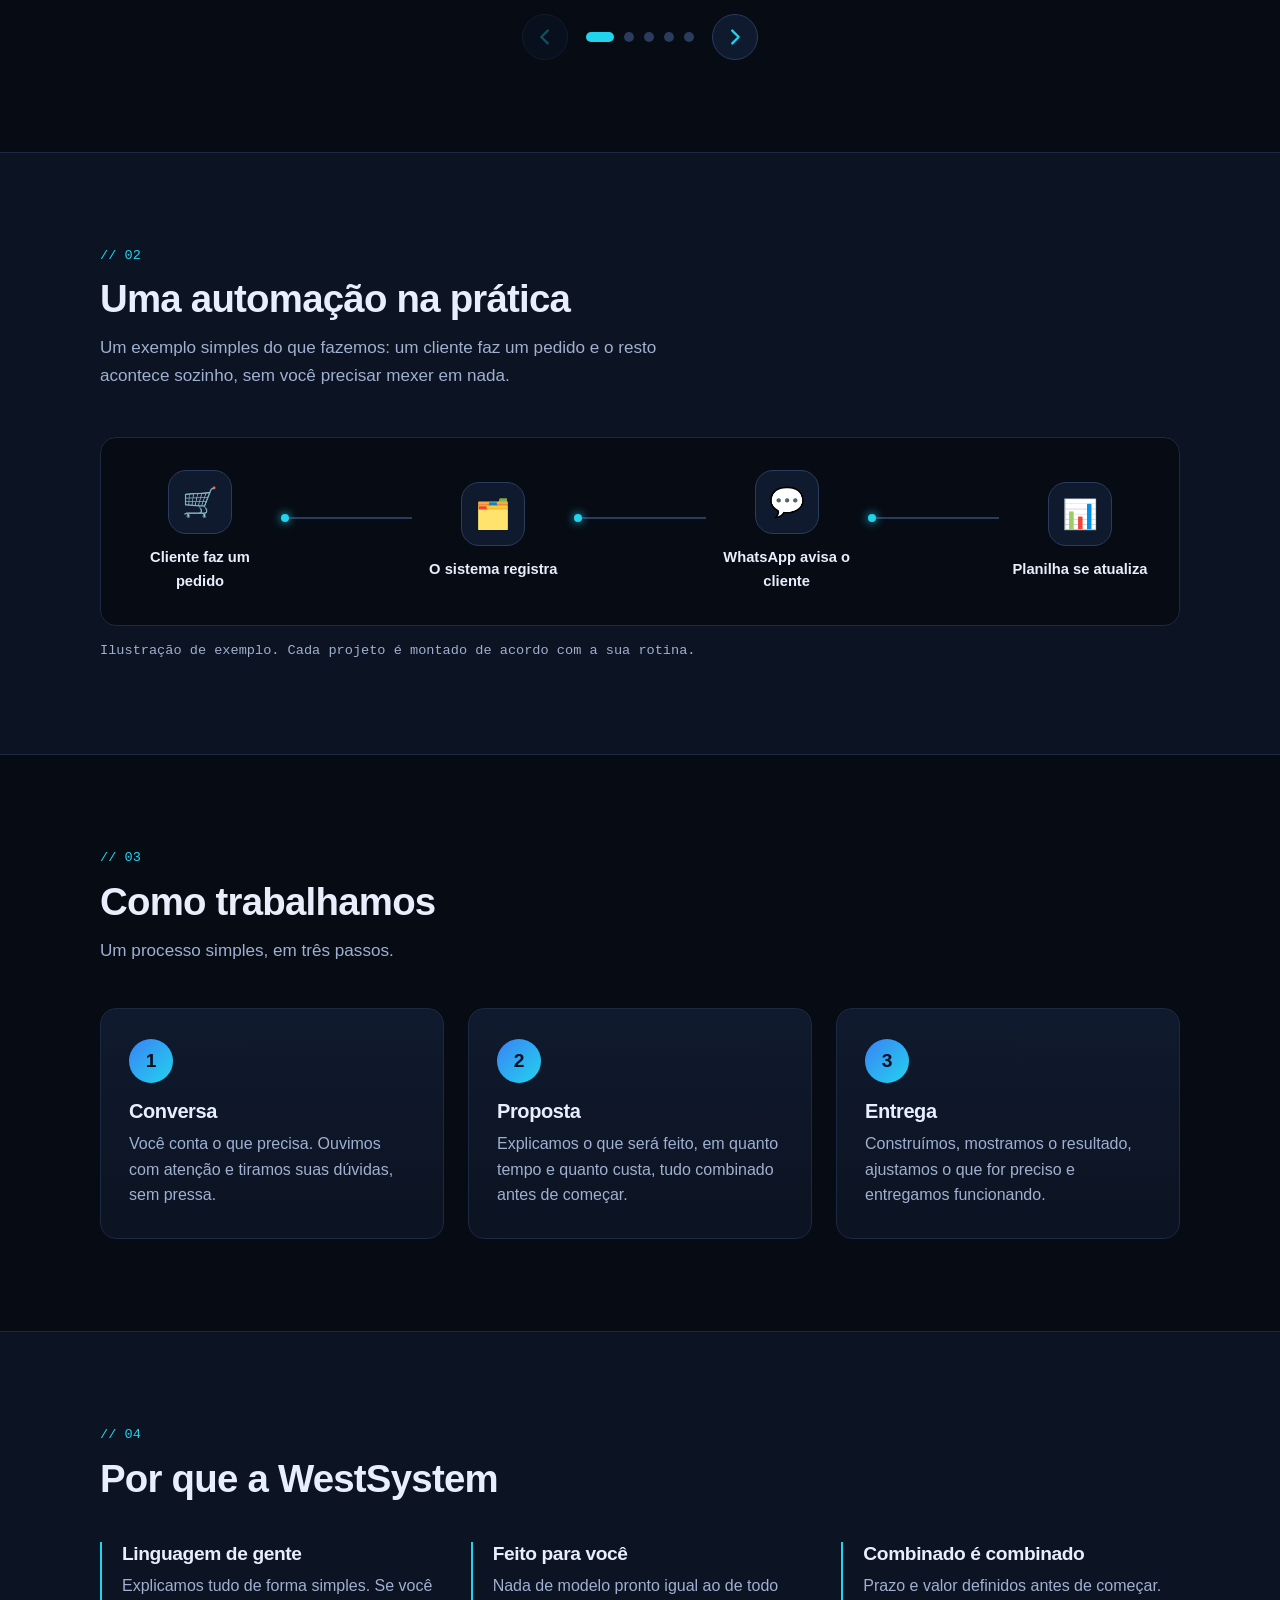
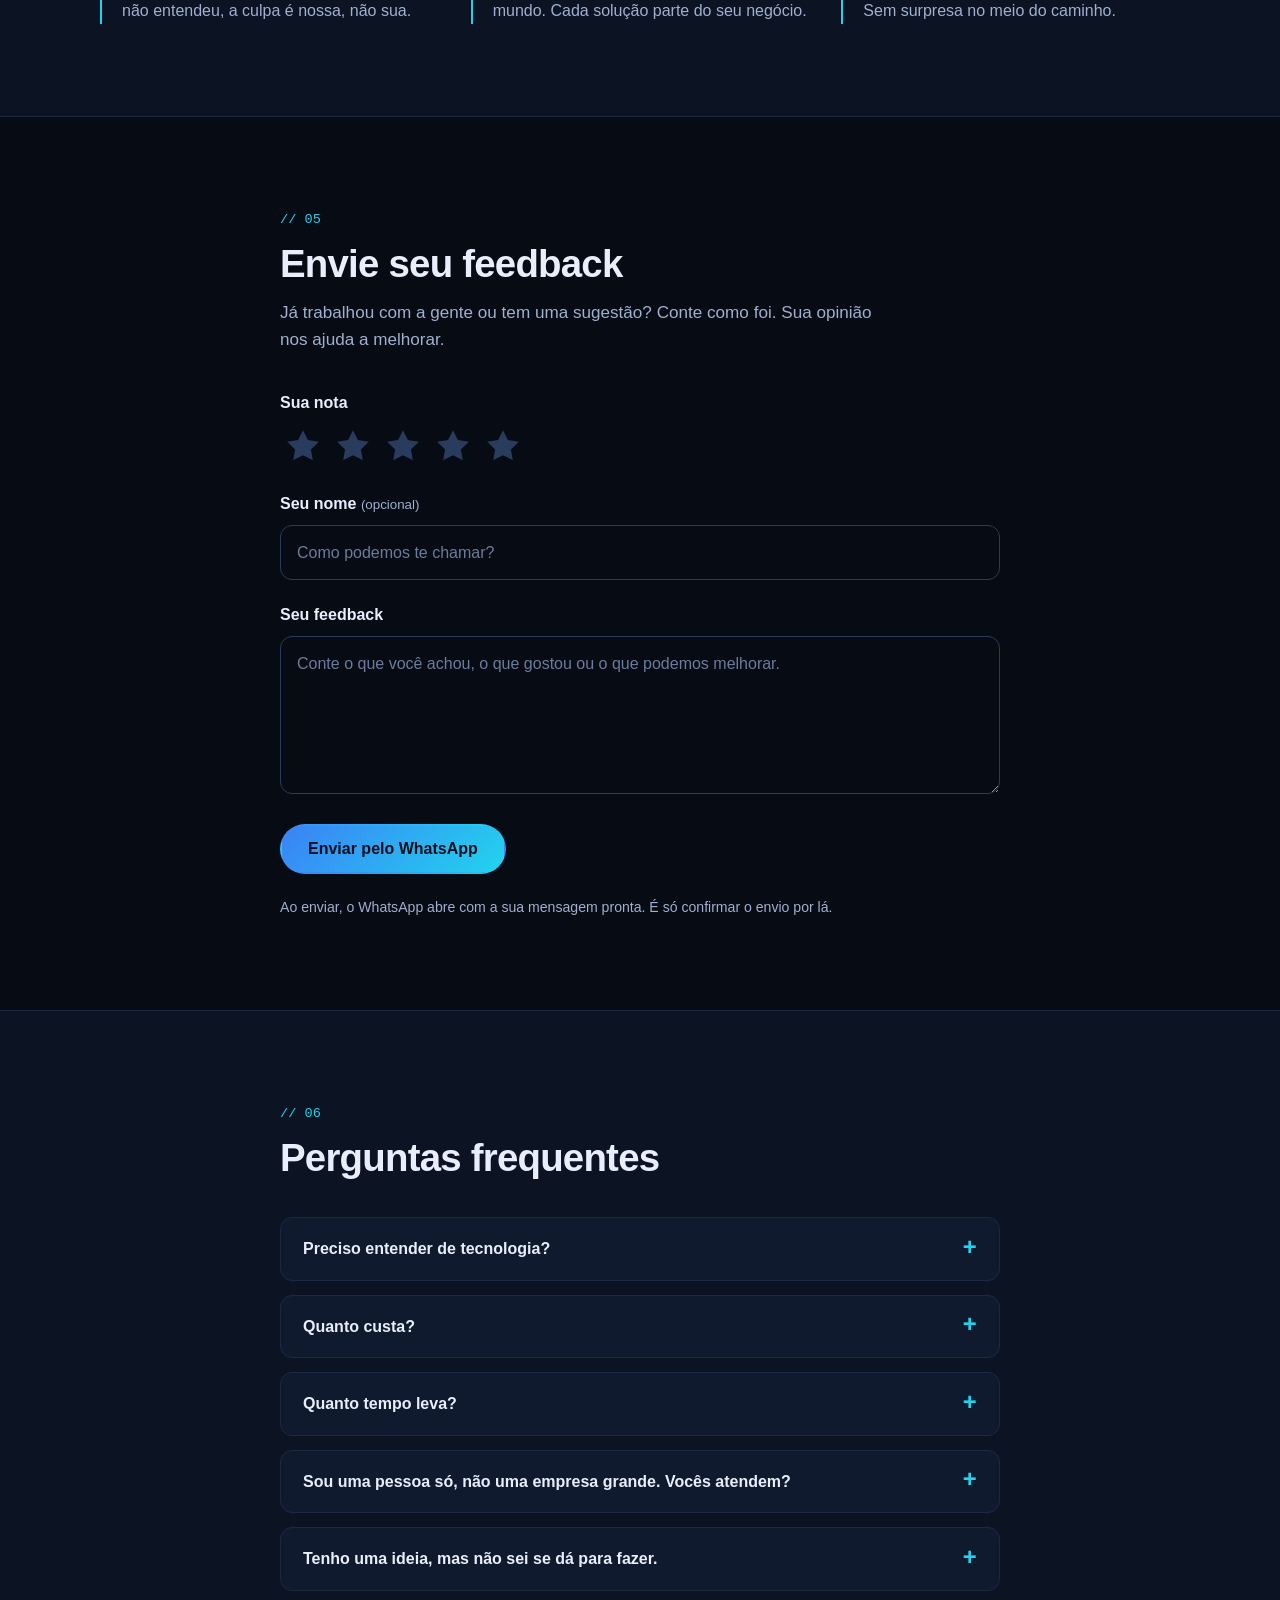
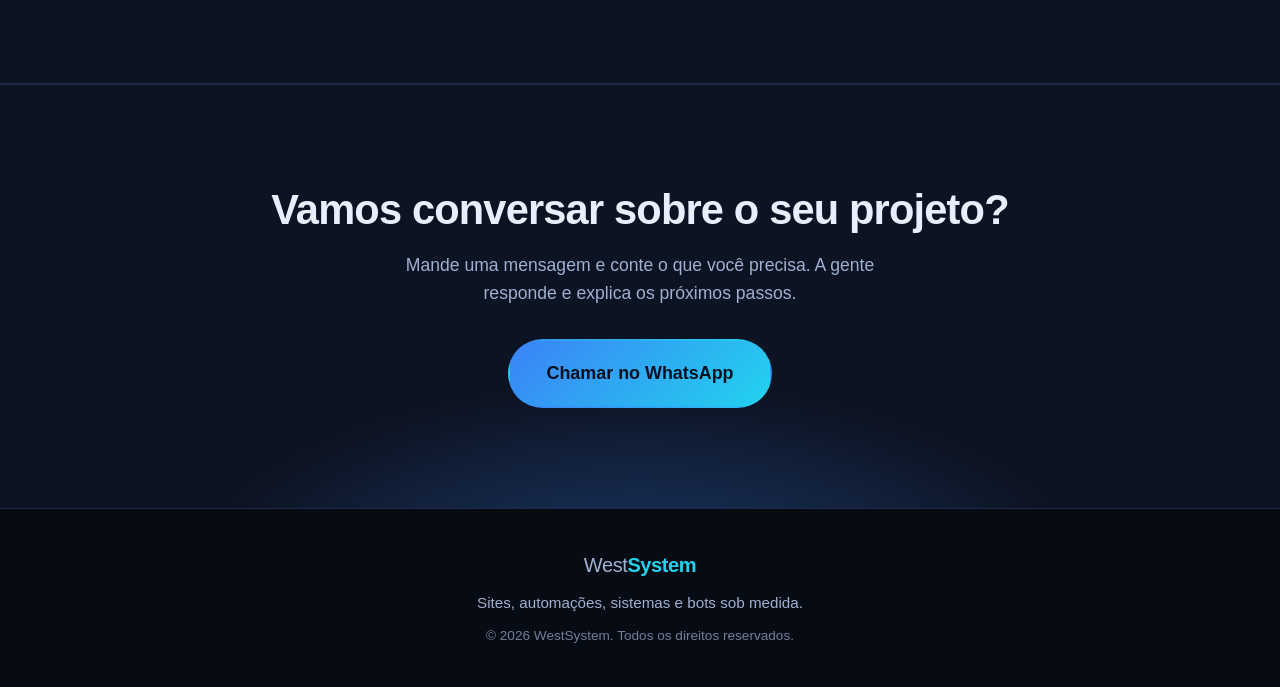
==== commit 7a697873: "Novo logo: W grosso em degradê escuro sobre fundo branco Co-Authored-By: Claude Sonnet 5.5 <noreply@" ====
--- a/index.html
+++ b/index.html
@@ -21,10 +21,10 @@
     <div class="container topo__barra">
       <a href="#inicio" class="logo" aria-label="WestSystem, voltar ao início">
         <svg class="logo__marca" viewBox="0 0 32 32" aria-hidden="true">
-          <rect x="1" y="1" width="30" height="30" rx="8" fill="#0c1322" stroke="url(#grad)" stroke-width="2"/>
-          <path d="M5 9l6 14 6-14" fill="none" stroke="#fff" stroke-width="3" stroke-linecap="round" stroke-linejoin="round"/><path d="M15 9l6 14 6-14" fill="none" stroke="#22d3ee" stroke-width="3" stroke-linecap="round" stroke-linejoin="round"/>
+          <rect x="1" y="1" width="30" height="30" rx="8" fill="#ffffff" stroke="url(#grad)" stroke-width="2"/>
+          <path d="M6 9.5l4.5 13L16 13l5.5 9.5L26 9.5" fill="none" stroke="url(#gw)" stroke-width="4" stroke-linecap="round" stroke-linejoin="round"/>
           <defs>
-            <linearGradient id="grad" x1="0" y1="0" x2="1" y2="1">
+            <linearGradient id="gw" x1="0" y1="0" x2="1" y2="0"><stop offset="0" stop-color="#05080f"/><stop offset="1" stop-color="#3b82f6"/></linearGradient><linearGradient id="grad" x1="0" y1="0" x2="1" y2="1">
               <stop offset="0" stop-color="#3b82f6"/>
               <stop offset="1" stop-color="#22d3ee"/>
             </linearGradient>
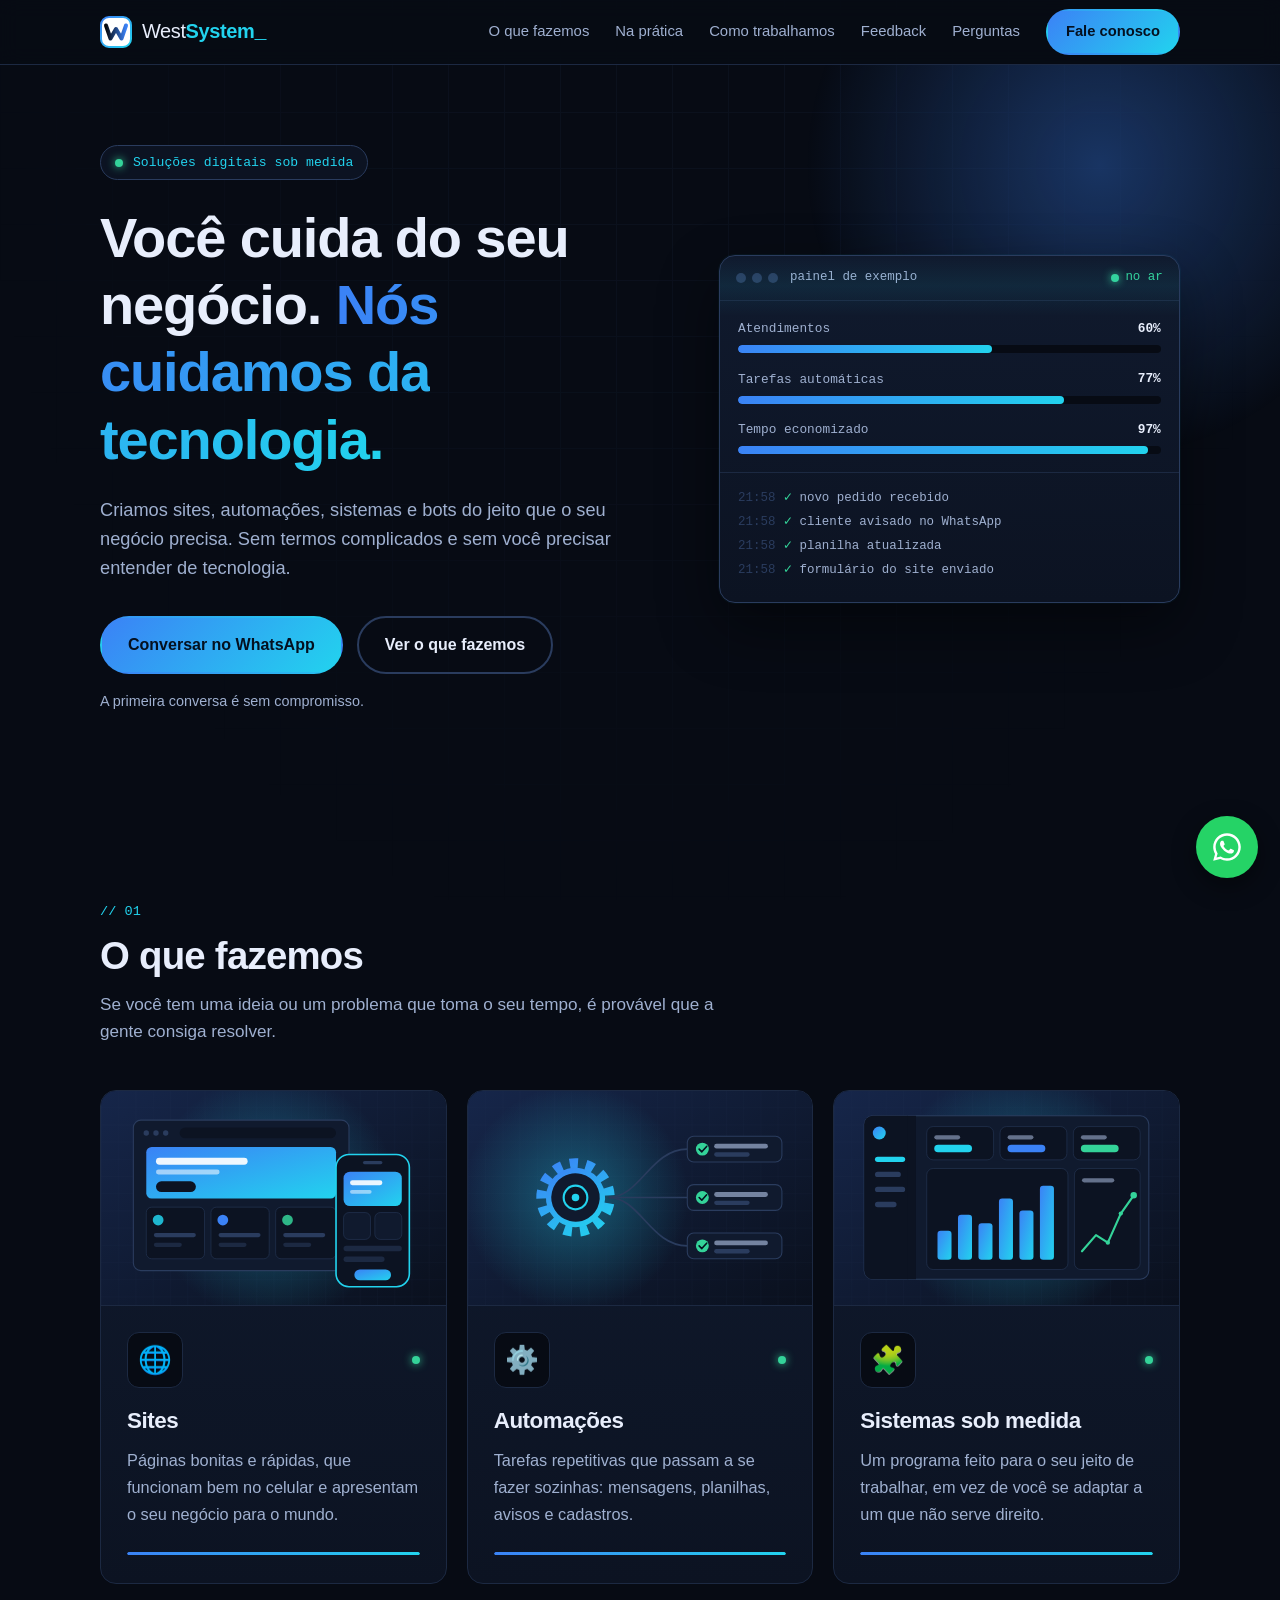
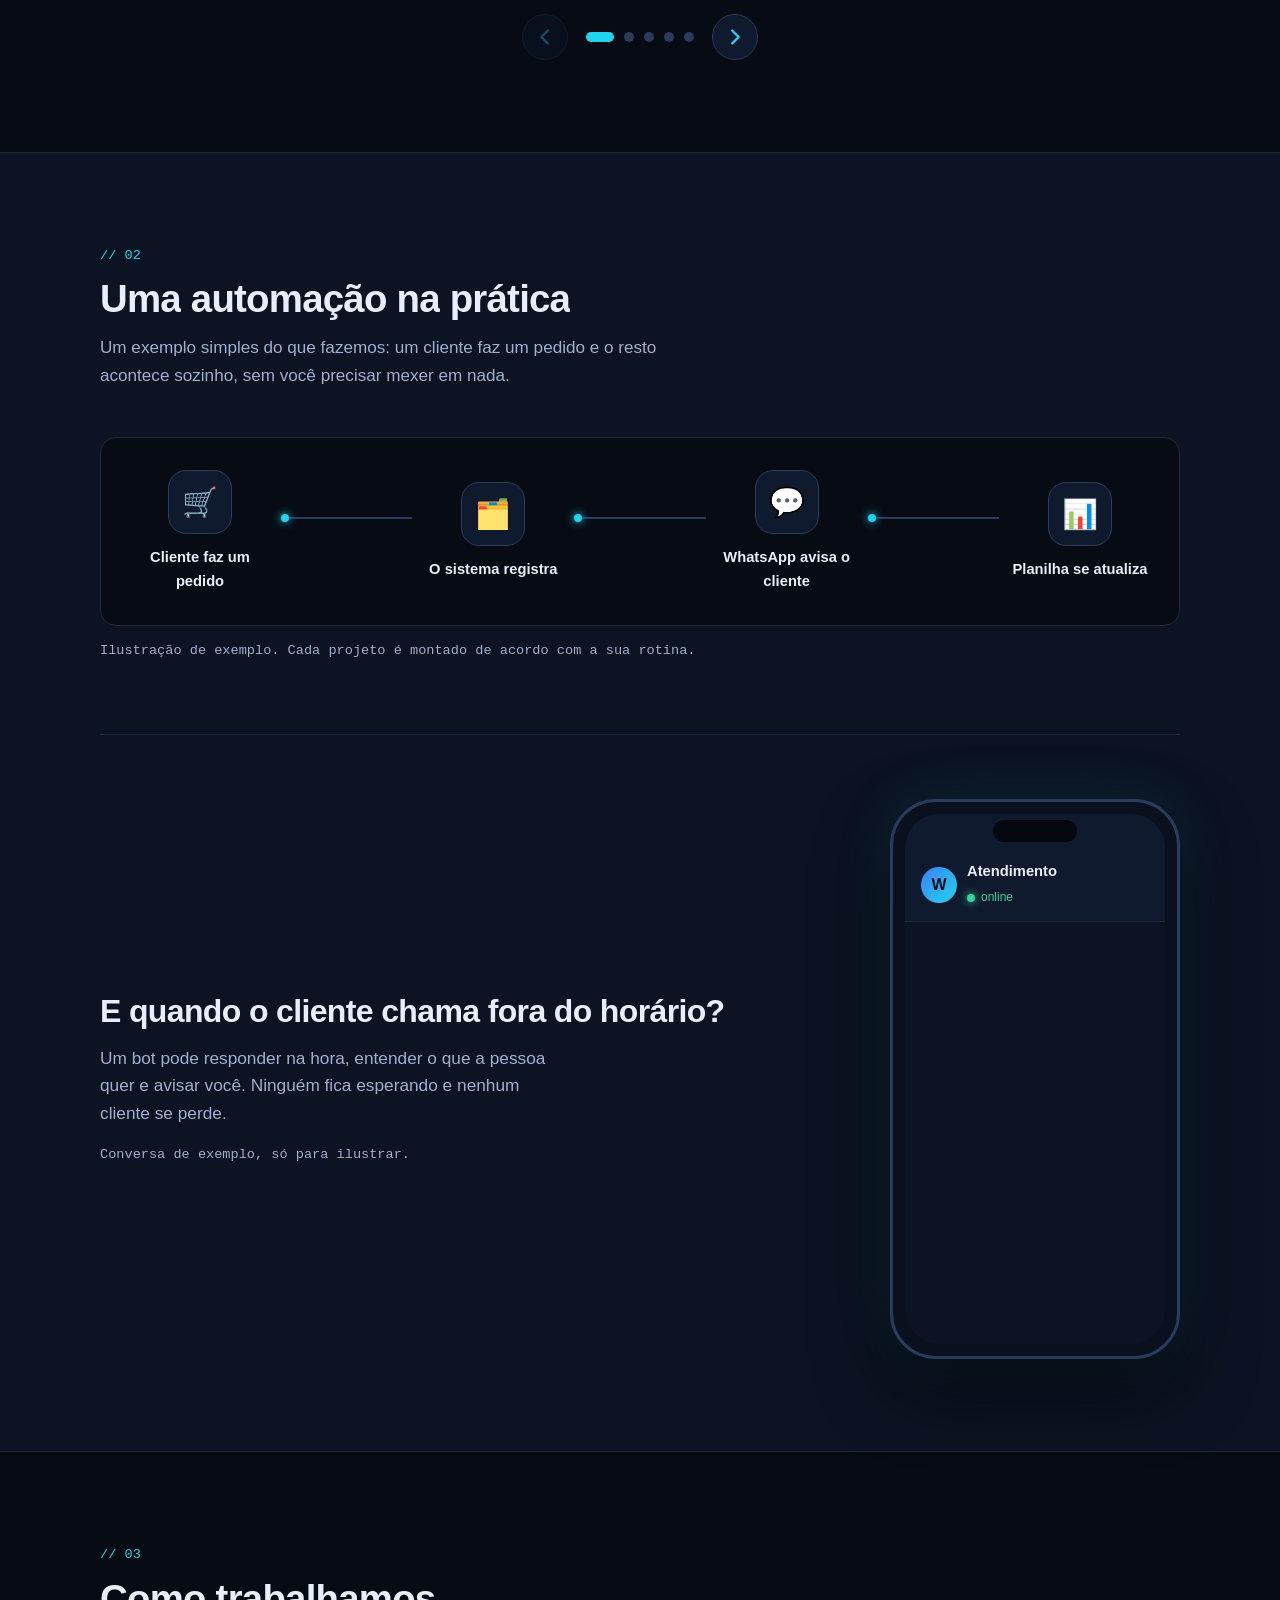
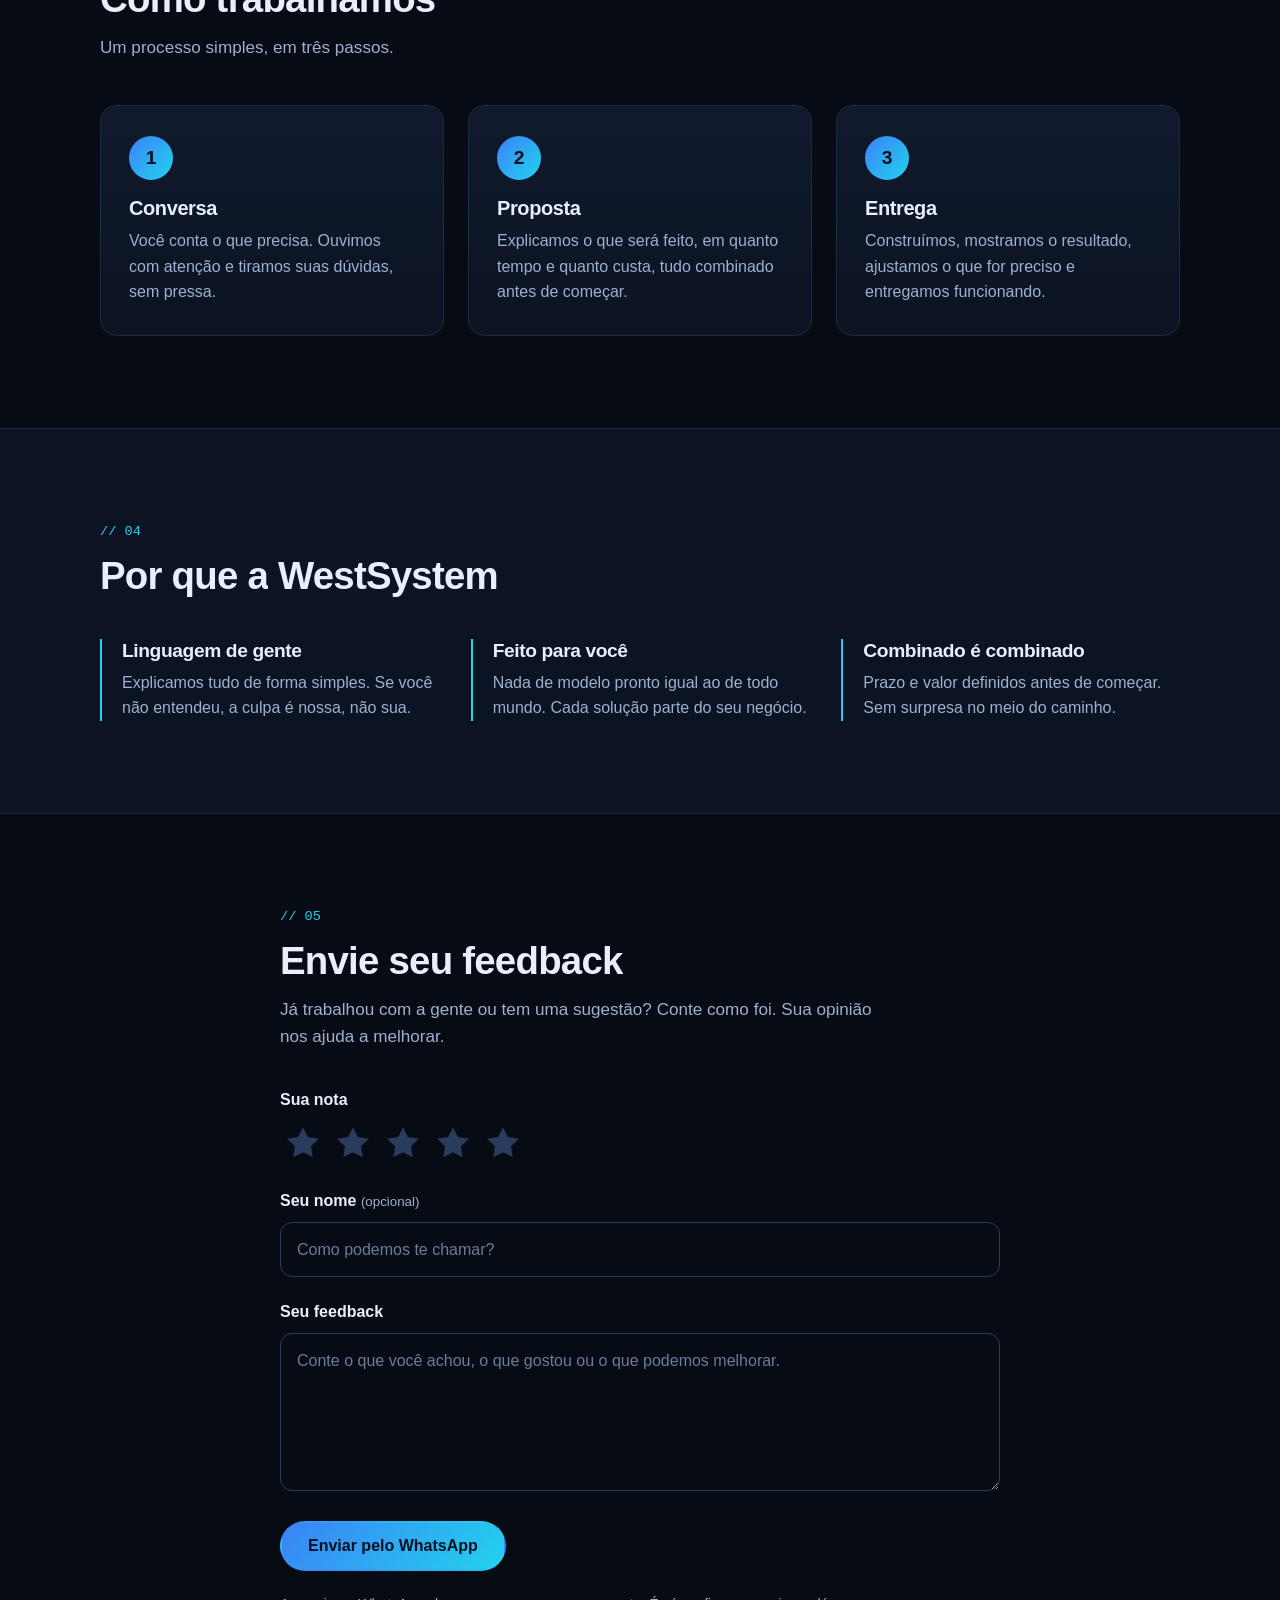
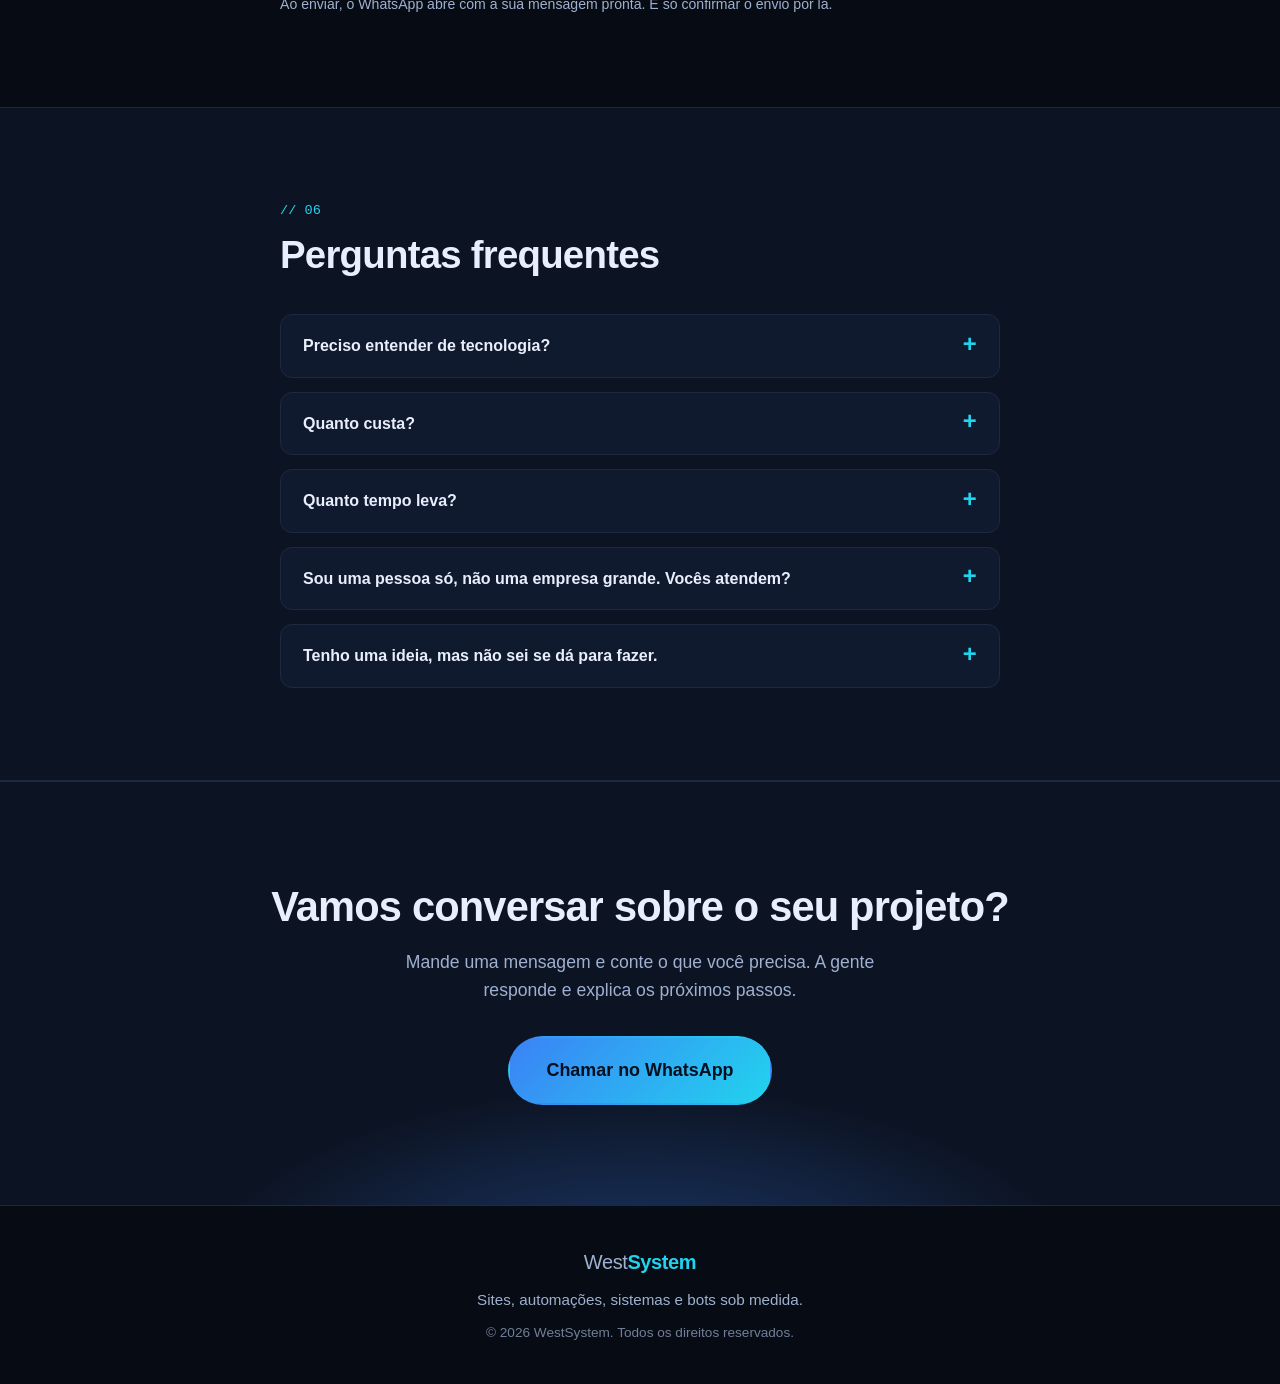
==== commit bfdf1e54: "Efeitos só para computador: títulos palavra por palavra, celular com conversa e painel inclinável Co" ====
--- a/index.html
+++ b/index.html
@@ -72,30 +72,32 @@
         </div>
 
         <!-- Painel de exemplo: as barras e o registro se mexem sozinhos (script.js) -->
-        <aside class="painel" aria-label="Exemplo visual de um sistema funcionando">
-          <div class="painel__topo">
-            <span class="painel__bolinhas"><i></i><i></i><i></i></span>
-            <span class="painel__titulo">painel de exemplo</span>
-            <span class="painel__status"><span class="led"></span> no ar</span>
-          </div>
-
-          <div class="painel__metricas">
-            <div class="metrica">
-              <div class="metrica__linha"><span>Atendimentos</span><b id="valor-1">72%</b></div>
-              <div class="metrica__trilho"><div class="metrica__barra" id="barra-1"></div></div>
-            </div>
-            <div class="metrica">
-              <div class="metrica__linha"><span>Tarefas automáticas</span><b id="valor-2">58%</b></div>
-              <div class="metrica__trilho"><div class="metrica__barra" id="barra-2"></div></div>
-            </div>
-            <div class="metrica">
-              <div class="metrica__linha"><span>Tempo economizado</span><b id="valor-3">86%</b></div>
-              <div class="metrica__trilho"><div class="metrica__barra" id="barra-3"></div></div>
-            </div>
-          </div>
-
-          <ul class="painel__log" id="log" aria-live="off"></ul>
-        </aside>
+        <div class="painel-palco" id="painel-palco">
+          <aside class="painel" aria-label="Exemplo visual de um sistema funcionando">
+            <div class="painel__topo">
+              <span class="painel__bolinhas"><i></i><i></i><i></i></span>
+              <span class="painel__titulo">painel de exemplo</span>
+              <span class="painel__status"><span class="led"></span> no ar</span>
+            </div>
+
+            <div class="painel__metricas">
+              <div class="metrica">
+                <div class="metrica__linha"><span>Atendimentos</span><b id="valor-1">72%</b></div>
+                <div class="metrica__trilho"><div class="metrica__barra" id="barra-1"></div></div>
+              </div>
+              <div class="metrica">
+                <div class="metrica__linha"><span>Tarefas automáticas</span><b id="valor-2">58%</b></div>
+                <div class="metrica__trilho"><div class="metrica__barra" id="barra-2"></div></div>
+              </div>
+              <div class="metrica">
+                <div class="metrica__linha"><span>Tempo economizado</span><b id="valor-3">86%</b></div>
+                <div class="metrica__trilho"><div class="metrica__barra" id="barra-3"></div></div>
+              </div>
+            </div>
+
+            <ul class="painel__log" id="log" aria-live="off"></ul>
+          </aside>
+        </div>
 
       </div>
     </section>
@@ -201,6 +203,26 @@
           <div class="fluxo__no"><span class="fluxo__icone">📊</span><b>Planilha se atualiza</b></div>
         </div>
         <p class="fluxo__nota">Ilustração de exemplo. Cada projeto é montado de acordo com a sua rotina.</p>
+
+        <!-- Só aparece no computador (veja .so-desktop no CSS). A conversa é tocada pelo script.js -->
+        <div class="conversa so-desktop aparece">
+          <div class="conversa__texto">
+            <h3>E quando o cliente chama fora do horário?</h3>
+            <p>Um bot pode responder na hora, entender o que a pessoa quer e avisar você. Ninguém fica esperando e nenhum cliente se perde.</p>
+            <p class="conversa__nota">Conversa de exemplo, só para ilustrar.</p>
+          </div>
+
+          <div class="celular" aria-hidden="true">
+            <div class="celular__entalhe"></div>
+            <div class="celular__tela">
+              <div class="celular__topo">
+                <span class="celular__avatar">W</span>
+                <span><b>Atendimento</b><small><span class="led"></span> online</small></span>
+              </div>
+              <div class="celular__chat" id="chat"></div>
+            </div>
+          </div>
+        </div>
       </div>
     </section>
 
--- a/style.css
+++ b/style.css
@@ -825,6 +825,126 @@
   .voltar-topo { right: 26px; bottom: calc(22px + 64px); }
 }
 
+
+/* ============================================================
+   EFEITOS SÓ PARA COMPUTADOR (tela grande + mouse)
+   No celular e no tablet tudo isso fica desligado.
+   ============================================================ */
+.so-desktop { display: none; }
+
+@media (min-width: 1024px) and (hover: hover) and (pointer: fine) {
+  .so-desktop { display: grid; }
+
+  /* ---------- painel do topo que inclina com o mouse ---------- */
+  .painel-palco {
+    transform: perspective(1000px) rotateX(var(--inclina-x, 0deg)) rotateY(var(--inclina-y, 0deg));
+    transition: transform .25s ease-out;
+    will-change: transform;
+  }
+
+  /* ---------- títulos que surgem palavra por palavra ---------- */
+  .js .aparece.palavras { opacity: 1; transform: none; }
+  .palavra {
+    display: inline-block;
+    overflow: hidden;
+    vertical-align: bottom;
+    padding-bottom: .14em;
+    margin-bottom: -.14em;
+  }
+  .palavra__in {
+    display: inline-block;
+    transform: translateY(115%);
+    transition: transform .8s cubic-bezier(.2, .7, .2, 1);
+    transition-delay: calc(var(--i) * 70ms);
+  }
+  .palavras.visivel .palavra__in { transform: none; }
+}
+
+/* ---------- celular com conversa ---------- */
+.conversa {
+  grid-template-columns: 1fr auto;
+  align-items: center;
+  gap: 64px;
+  margin-top: 72px;
+  padding-top: 64px;
+  border-top: 1px solid var(--linha);
+}
+.conversa__texto h3 { font-size: clamp(1.5rem, 2.6vw, 2rem); margin-bottom: 14px; }
+.conversa__texto p { color: var(--texto-suave); font-size: 1.08rem; max-width: 460px; }
+.conversa__nota { margin-top: 16px; font-family: var(--mono); font-size: .85rem !important; }
+
+.celular {
+  position: relative;
+  width: 290px;
+  height: 560px;
+  padding: 12px;
+  border-radius: 46px;
+  background: #0a101d;
+  border: 3px solid var(--linha-forte);
+  box-shadow: 0 30px 70px rgba(0, 0, 0, .55), 0 0 60px rgba(34, 211, 238, .12);
+}
+.celular__entalhe {
+  position: absolute;
+  top: 18px; left: 50%;
+  transform: translateX(-50%);
+  width: 84px; height: 22px;
+  border-radius: 99px;
+  background: #05080f;
+  z-index: 2;
+}
+.celular__tela {
+  height: 100%;
+  display: flex;
+  flex-direction: column;
+  overflow: hidden;
+  border-radius: 34px;
+  background: var(--fundo-2);
+}
+.celular__topo {
+  display: flex; align-items: center; gap: 10px;
+  padding: 46px 16px 12px;
+  background: var(--painel);
+  border-bottom: 1px solid var(--linha);
+}
+.celular__topo b { display: block; font-size: .92rem; }
+.celular__topo small { display: inline-flex; align-items: center; gap: 6px; font-size: .75rem; color: var(--verde); }
+.celular__avatar {
+  width: 36px; height: 36px;
+  display: grid; place-items: center;
+  border-radius: 50%;
+  background: var(--degrade);
+  color: #04101f;
+  font-weight: 800;
+}
+.celular__chat {
+  flex: 1;
+  display: flex;
+  flex-direction: column;
+  justify-content: flex-end;
+  gap: 10px;
+  padding: 16px 14px;
+  overflow: hidden;
+}
+
+.msg {
+  max-width: 82%;
+  padding: 10px 14px;
+  border-radius: 16px;
+  font-size: .86rem;
+  line-height: 1.45;
+  animation: msg-entra .35s ease both;
+}
+.msg--bot { align-self: flex-start; background: #1c2942; border-bottom-left-radius: 4px; }
+.msg--cliente { align-self: flex-end; background: var(--degrade); color: #04101f; font-weight: 500; border-bottom-right-radius: 4px; }
+@keyframes msg-entra { from { opacity: 0; transform: translateY(10px) scale(.96); } }
+
+/* "digitando..." do bot */
+.msg--digitando { display: flex; gap: 5px; padding: 14px 16px; }
+.msg--digitando i { width: 7px; height: 7px; border-radius: 50%; background: var(--texto-suave); animation: digita 1.1s ease-in-out infinite; }
+.msg--digitando i:nth-child(2) { animation-delay: .15s; }
+.msg--digitando i:nth-child(3) { animation-delay: .3s; }
+@keyframes digita { 0%, 60%, 100% { opacity: .3; transform: none; } 30% { opacity: 1; transform: translateY(-3px); } }
+
 /* ============================================================
    QUEM PREFERE MENOS MOVIMENTO: desliga as animações
    ============================================================ */
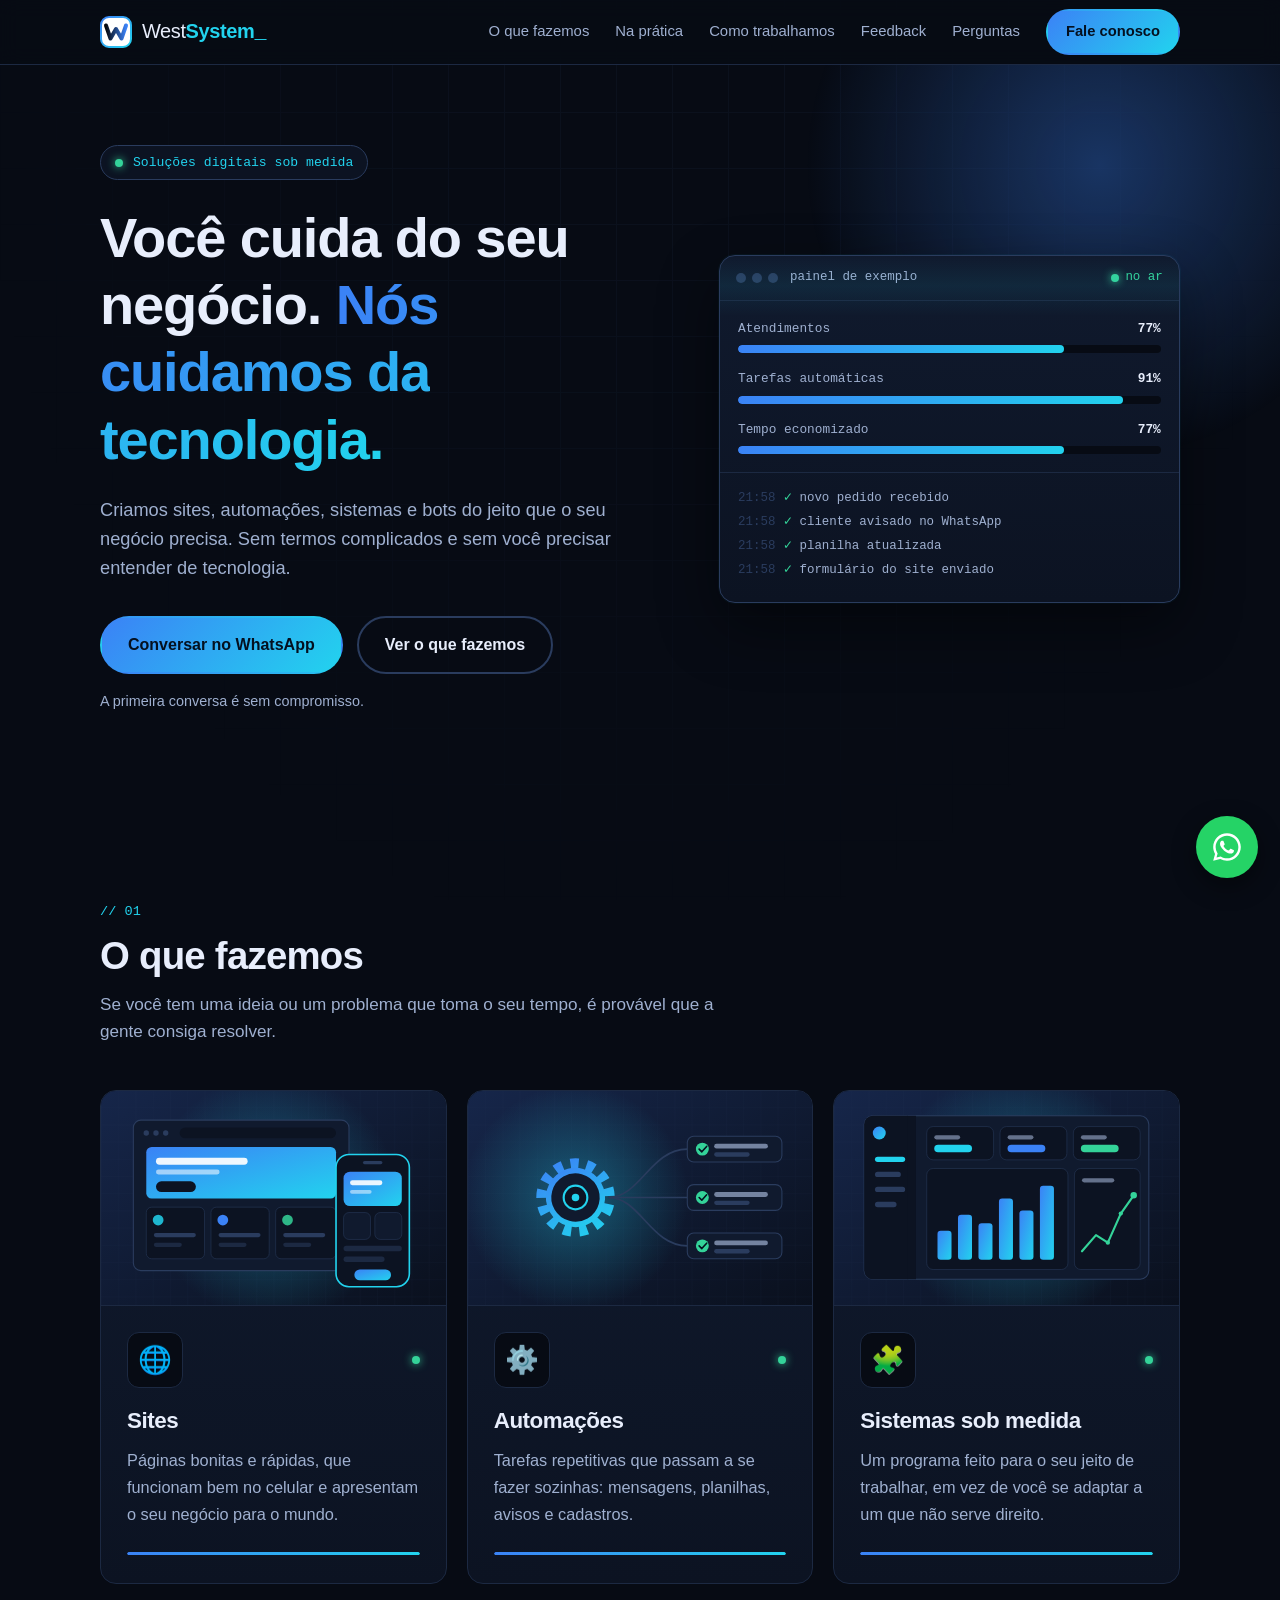
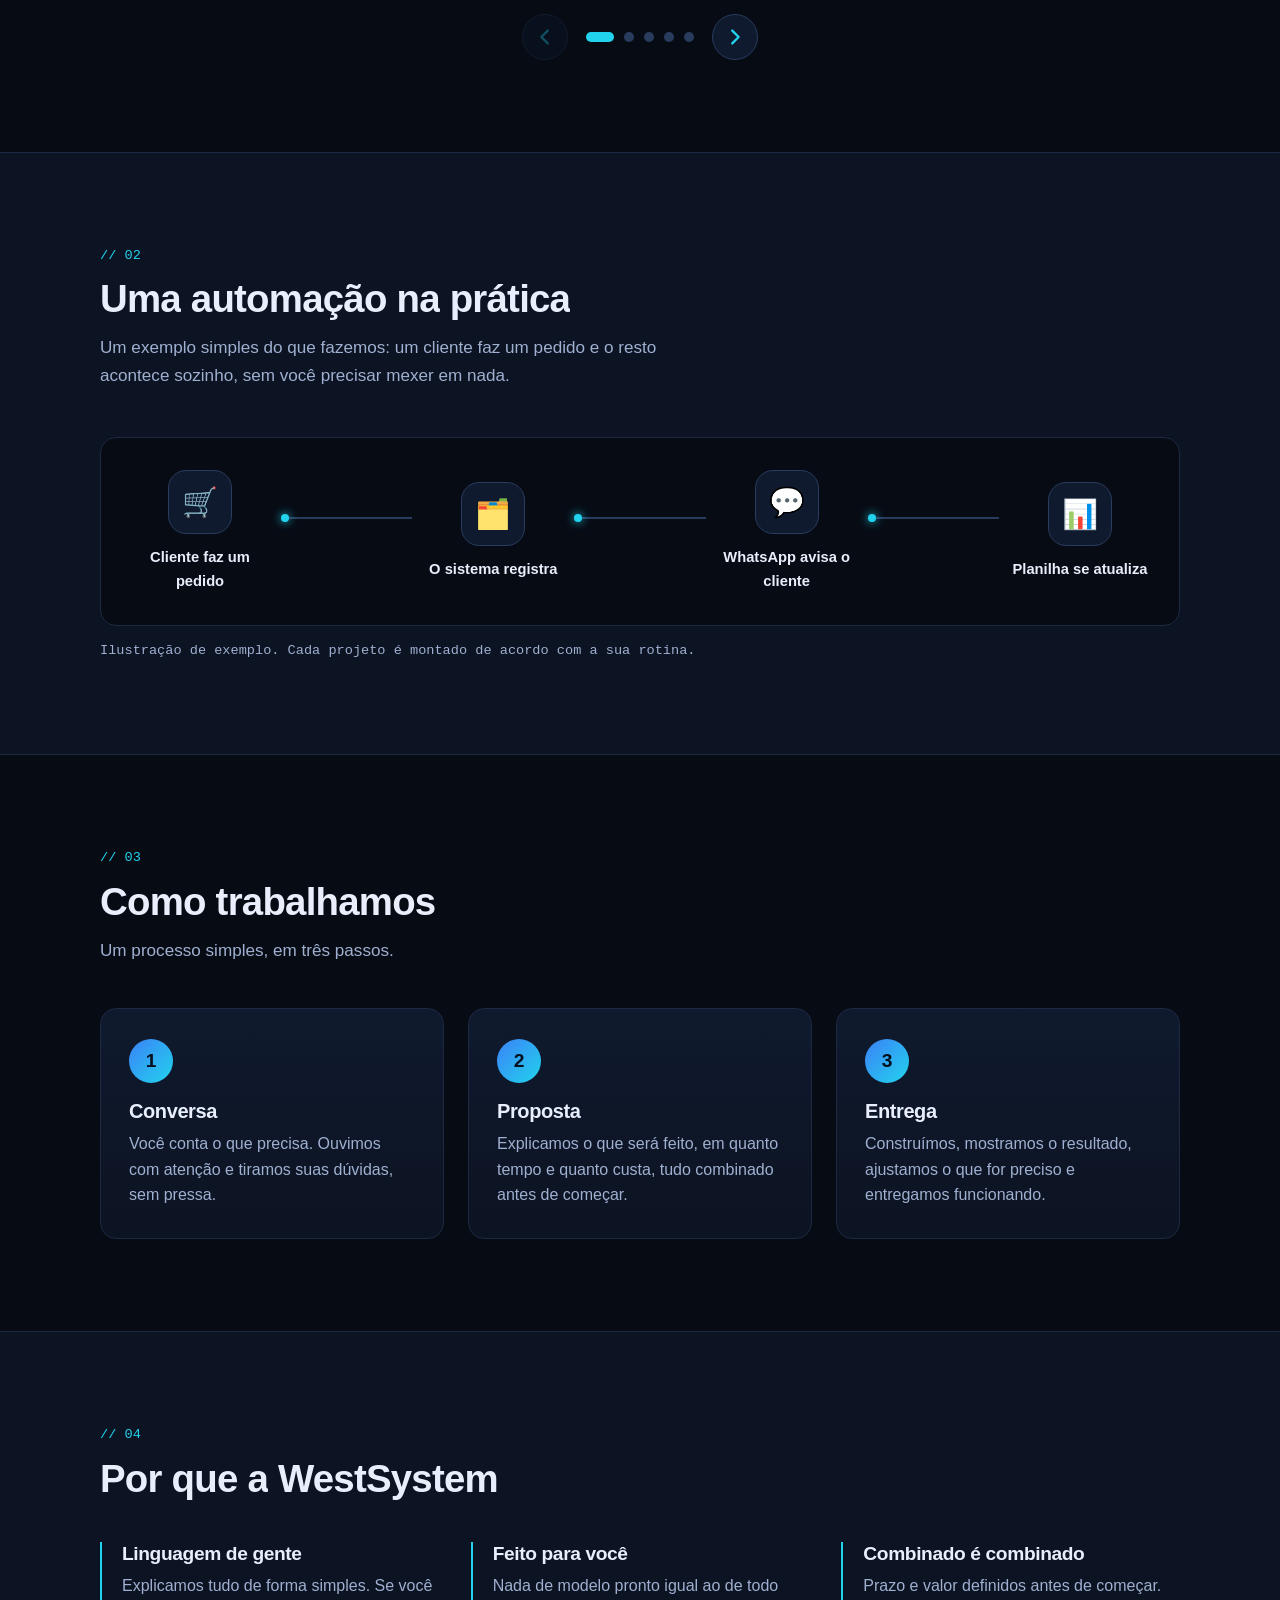
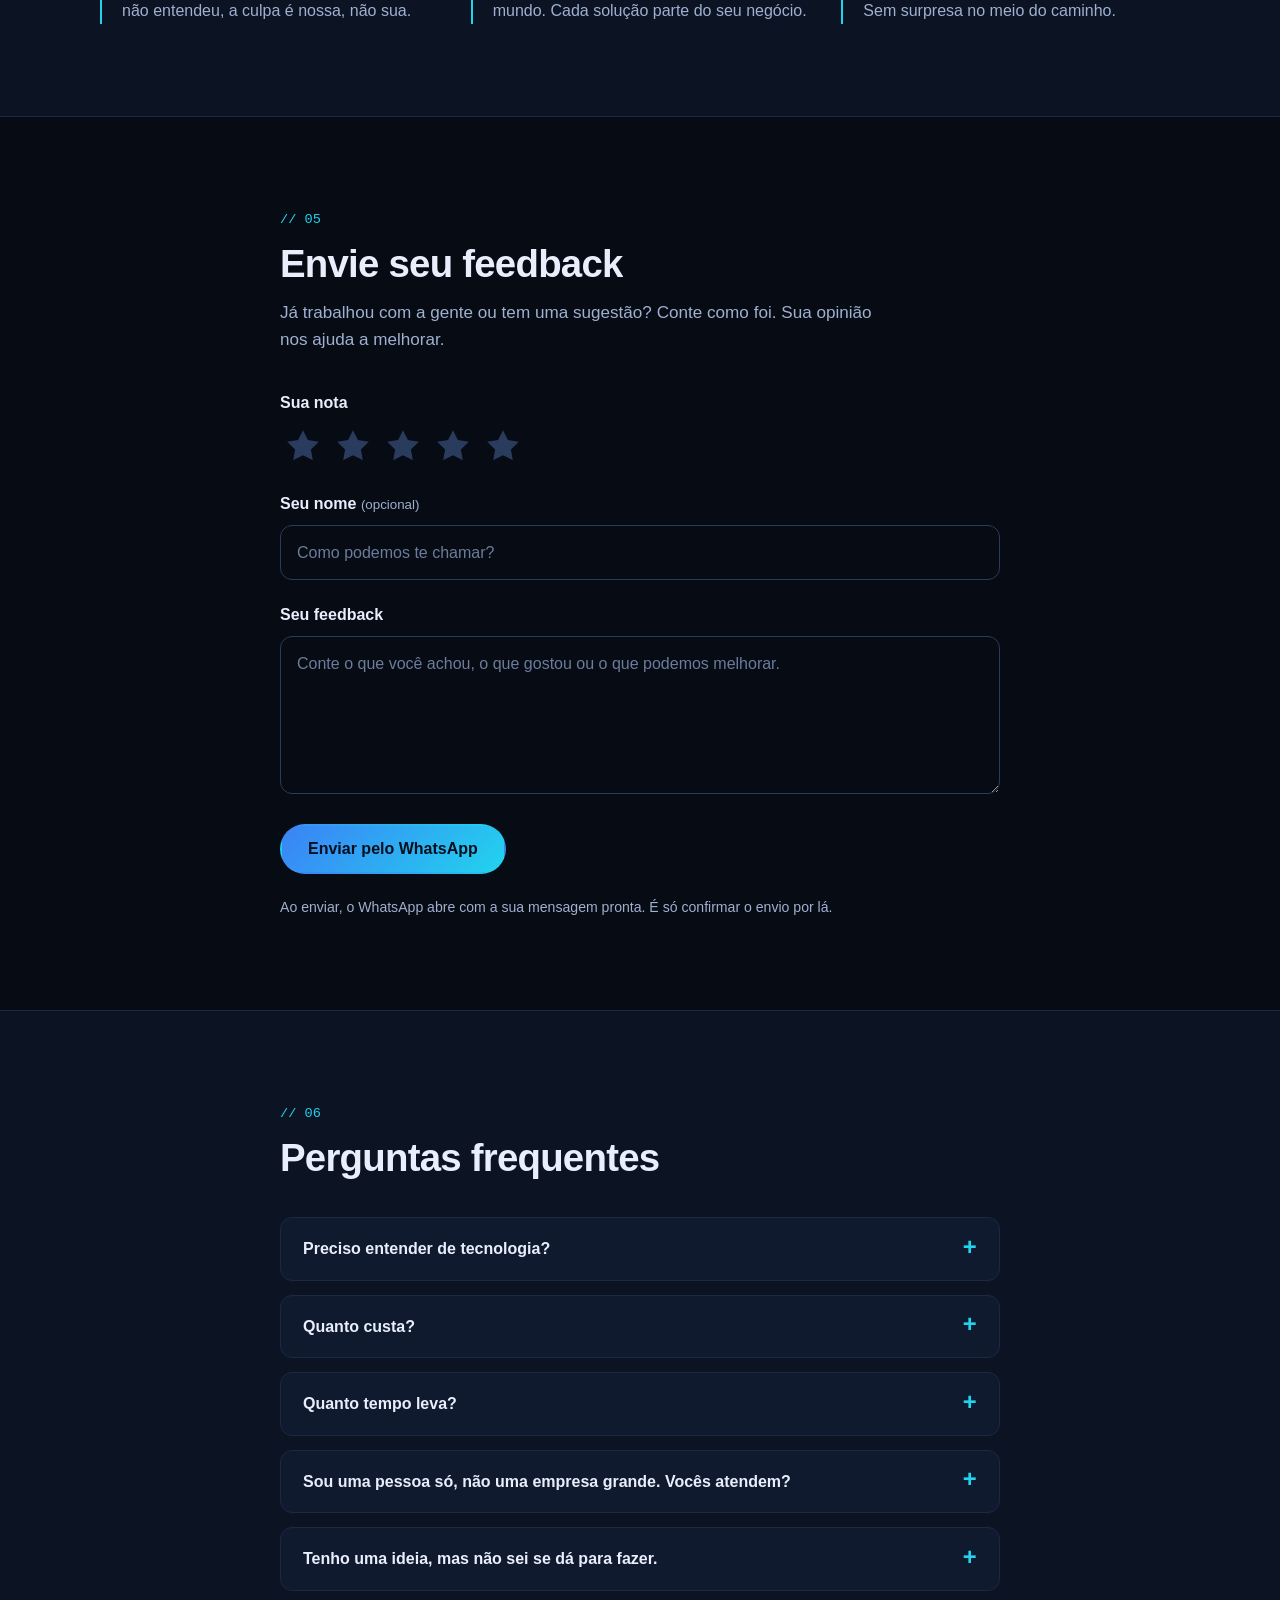
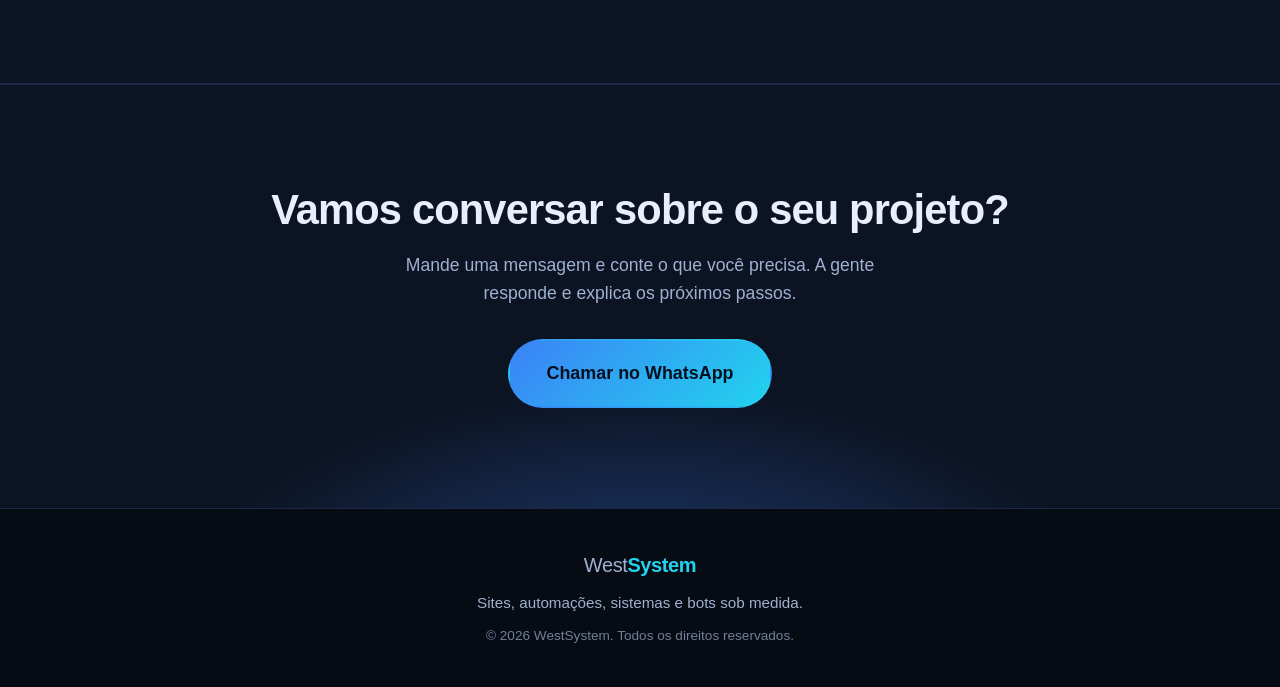
==== commit f32453b9: "Remove o celular com conversa da seção de automação Co-Authored-By: Claude Sonnet 5.5 <noreply@anthr" ====
--- a/index.html
+++ b/index.html
@@ -204,25 +204,6 @@
         </div>
         <p class="fluxo__nota">Ilustração de exemplo. Cada projeto é montado de acordo com a sua rotina.</p>
 
-        <!-- Só aparece no computador (veja .so-desktop no CSS). A conversa é tocada pelo script.js -->
-        <div class="conversa so-desktop aparece">
-          <div class="conversa__texto">
-            <h3>E quando o cliente chama fora do horário?</h3>
-            <p>Um bot pode responder na hora, entender o que a pessoa quer e avisar você. Ninguém fica esperando e nenhum cliente se perde.</p>
-            <p class="conversa__nota">Conversa de exemplo, só para ilustrar.</p>
-          </div>
-
-          <div class="celular" aria-hidden="true">
-            <div class="celular__entalhe"></div>
-            <div class="celular__tela">
-              <div class="celular__topo">
-                <span class="celular__avatar">W</span>
-                <span><b>Atendimento</b><small><span class="led"></span> online</small></span>
-              </div>
-              <div class="celular__chat" id="chat"></div>
-            </div>
-          </div>
-        </div>
       </div>
     </section>
 
--- a/style.css
+++ b/style.css
@@ -860,91 +860,6 @@
   .palavras.visivel .palavra__in { transform: none; }
 }
 
-/* ---------- celular com conversa ---------- */
-.conversa {
-  grid-template-columns: 1fr auto;
-  align-items: center;
-  gap: 64px;
-  margin-top: 72px;
-  padding-top: 64px;
-  border-top: 1px solid var(--linha);
-}
-.conversa__texto h3 { font-size: clamp(1.5rem, 2.6vw, 2rem); margin-bottom: 14px; }
-.conversa__texto p { color: var(--texto-suave); font-size: 1.08rem; max-width: 460px; }
-.conversa__nota { margin-top: 16px; font-family: var(--mono); font-size: .85rem !important; }
-
-.celular {
-  position: relative;
-  width: 290px;
-  height: 560px;
-  padding: 12px;
-  border-radius: 46px;
-  background: #0a101d;
-  border: 3px solid var(--linha-forte);
-  box-shadow: 0 30px 70px rgba(0, 0, 0, .55), 0 0 60px rgba(34, 211, 238, .12);
-}
-.celular__entalhe {
-  position: absolute;
-  top: 18px; left: 50%;
-  transform: translateX(-50%);
-  width: 84px; height: 22px;
-  border-radius: 99px;
-  background: #05080f;
-  z-index: 2;
-}
-.celular__tela {
-  height: 100%;
-  display: flex;
-  flex-direction: column;
-  overflow: hidden;
-  border-radius: 34px;
-  background: var(--fundo-2);
-}
-.celular__topo {
-  display: flex; align-items: center; gap: 10px;
-  padding: 46px 16px 12px;
-  background: var(--painel);
-  border-bottom: 1px solid var(--linha);
-}
-.celular__topo b { display: block; font-size: .92rem; }
-.celular__topo small { display: inline-flex; align-items: center; gap: 6px; font-size: .75rem; color: var(--verde); }
-.celular__avatar {
-  width: 36px; height: 36px;
-  display: grid; place-items: center;
-  border-radius: 50%;
-  background: var(--degrade);
-  color: #04101f;
-  font-weight: 800;
-}
-.celular__chat {
-  flex: 1;
-  display: flex;
-  flex-direction: column;
-  justify-content: flex-end;
-  gap: 10px;
-  padding: 16px 14px;
-  overflow: hidden;
-}
-
-.msg {
-  max-width: 82%;
-  padding: 10px 14px;
-  border-radius: 16px;
-  font-size: .86rem;
-  line-height: 1.45;
-  animation: msg-entra .35s ease both;
-}
-.msg--bot { align-self: flex-start; background: #1c2942; border-bottom-left-radius: 4px; }
-.msg--cliente { align-self: flex-end; background: var(--degrade); color: #04101f; font-weight: 500; border-bottom-right-radius: 4px; }
-@keyframes msg-entra { from { opacity: 0; transform: translateY(10px) scale(.96); } }
-
-/* "digitando..." do bot */
-.msg--digitando { display: flex; gap: 5px; padding: 14px 16px; }
-.msg--digitando i { width: 7px; height: 7px; border-radius: 50%; background: var(--texto-suave); animation: digita 1.1s ease-in-out infinite; }
-.msg--digitando i:nth-child(2) { animation-delay: .15s; }
-.msg--digitando i:nth-child(3) { animation-delay: .3s; }
-@keyframes digita { 0%, 60%, 100% { opacity: .3; transform: none; } 30% { opacity: 1; transform: translateY(-3px); } }
-
 /* ============================================================
    QUEM PREFERE MENOS MOVIMENTO: desliga as animações
    ============================================================ */
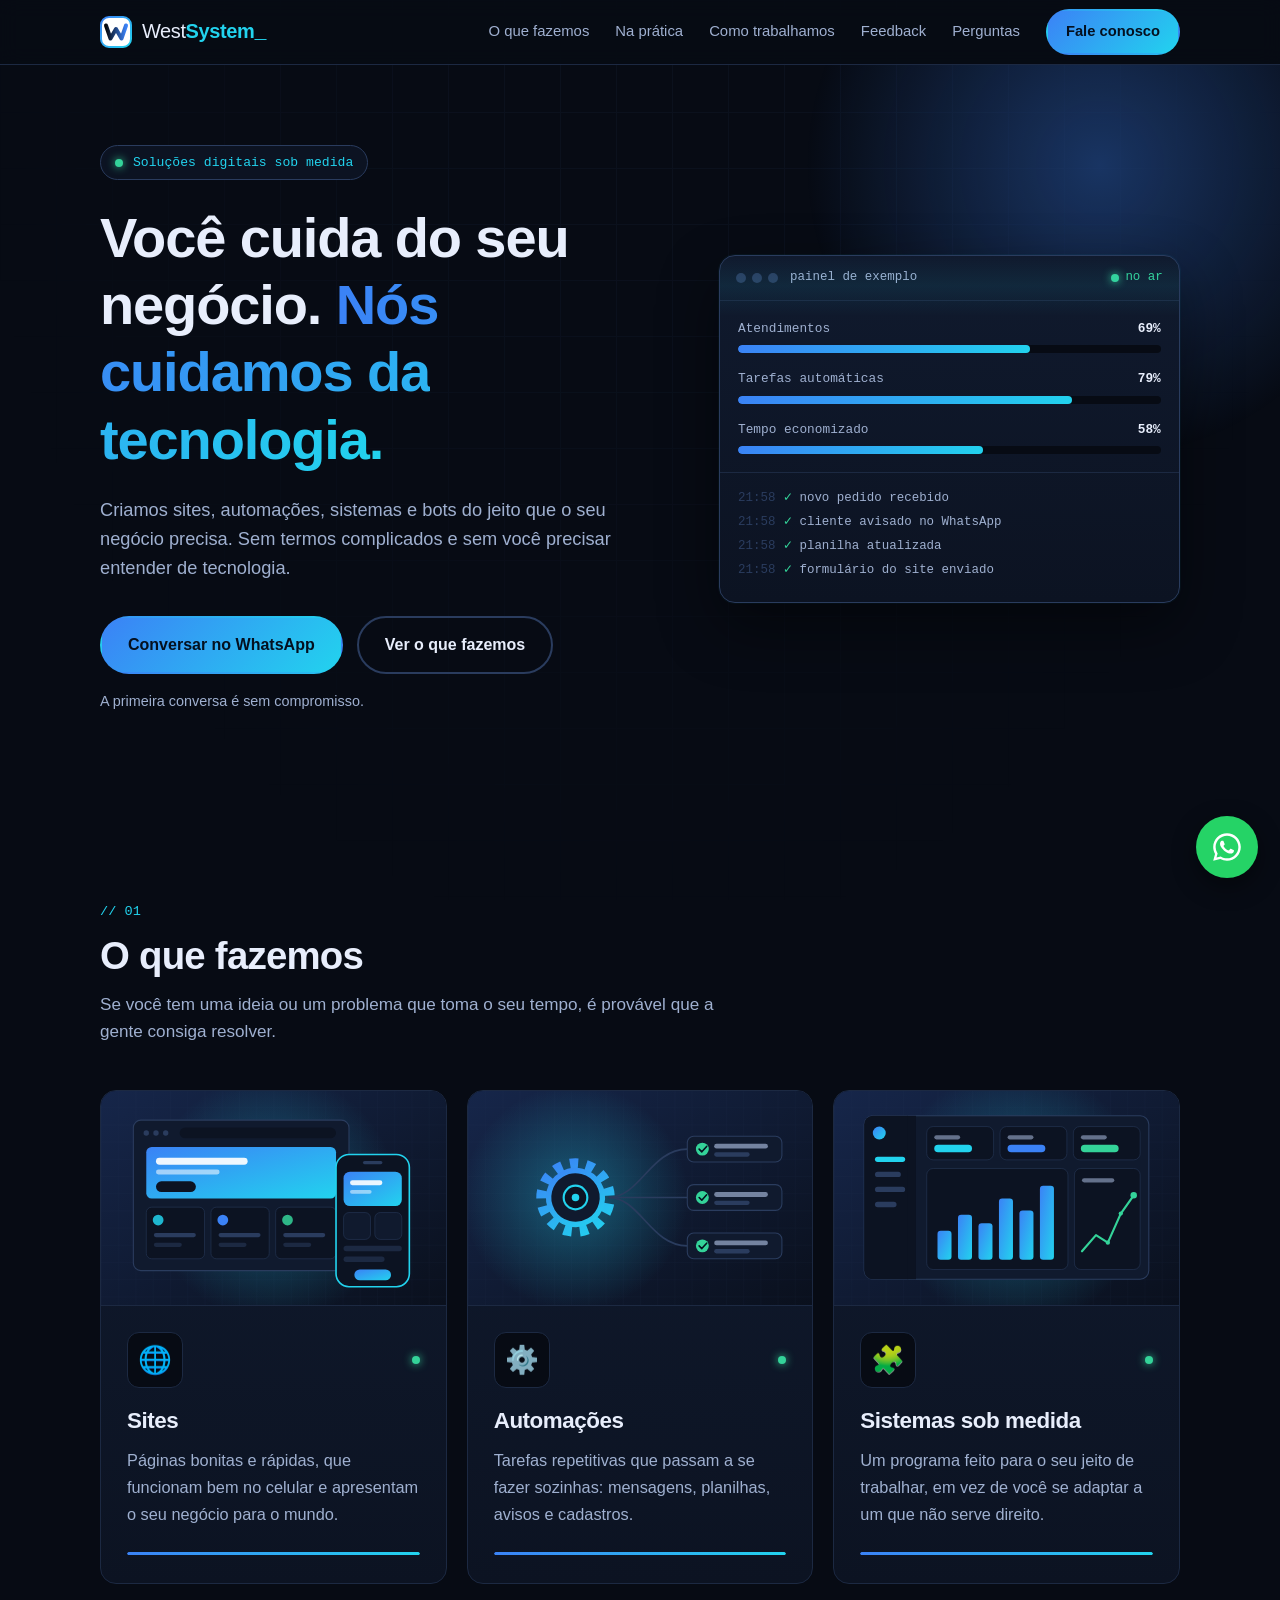
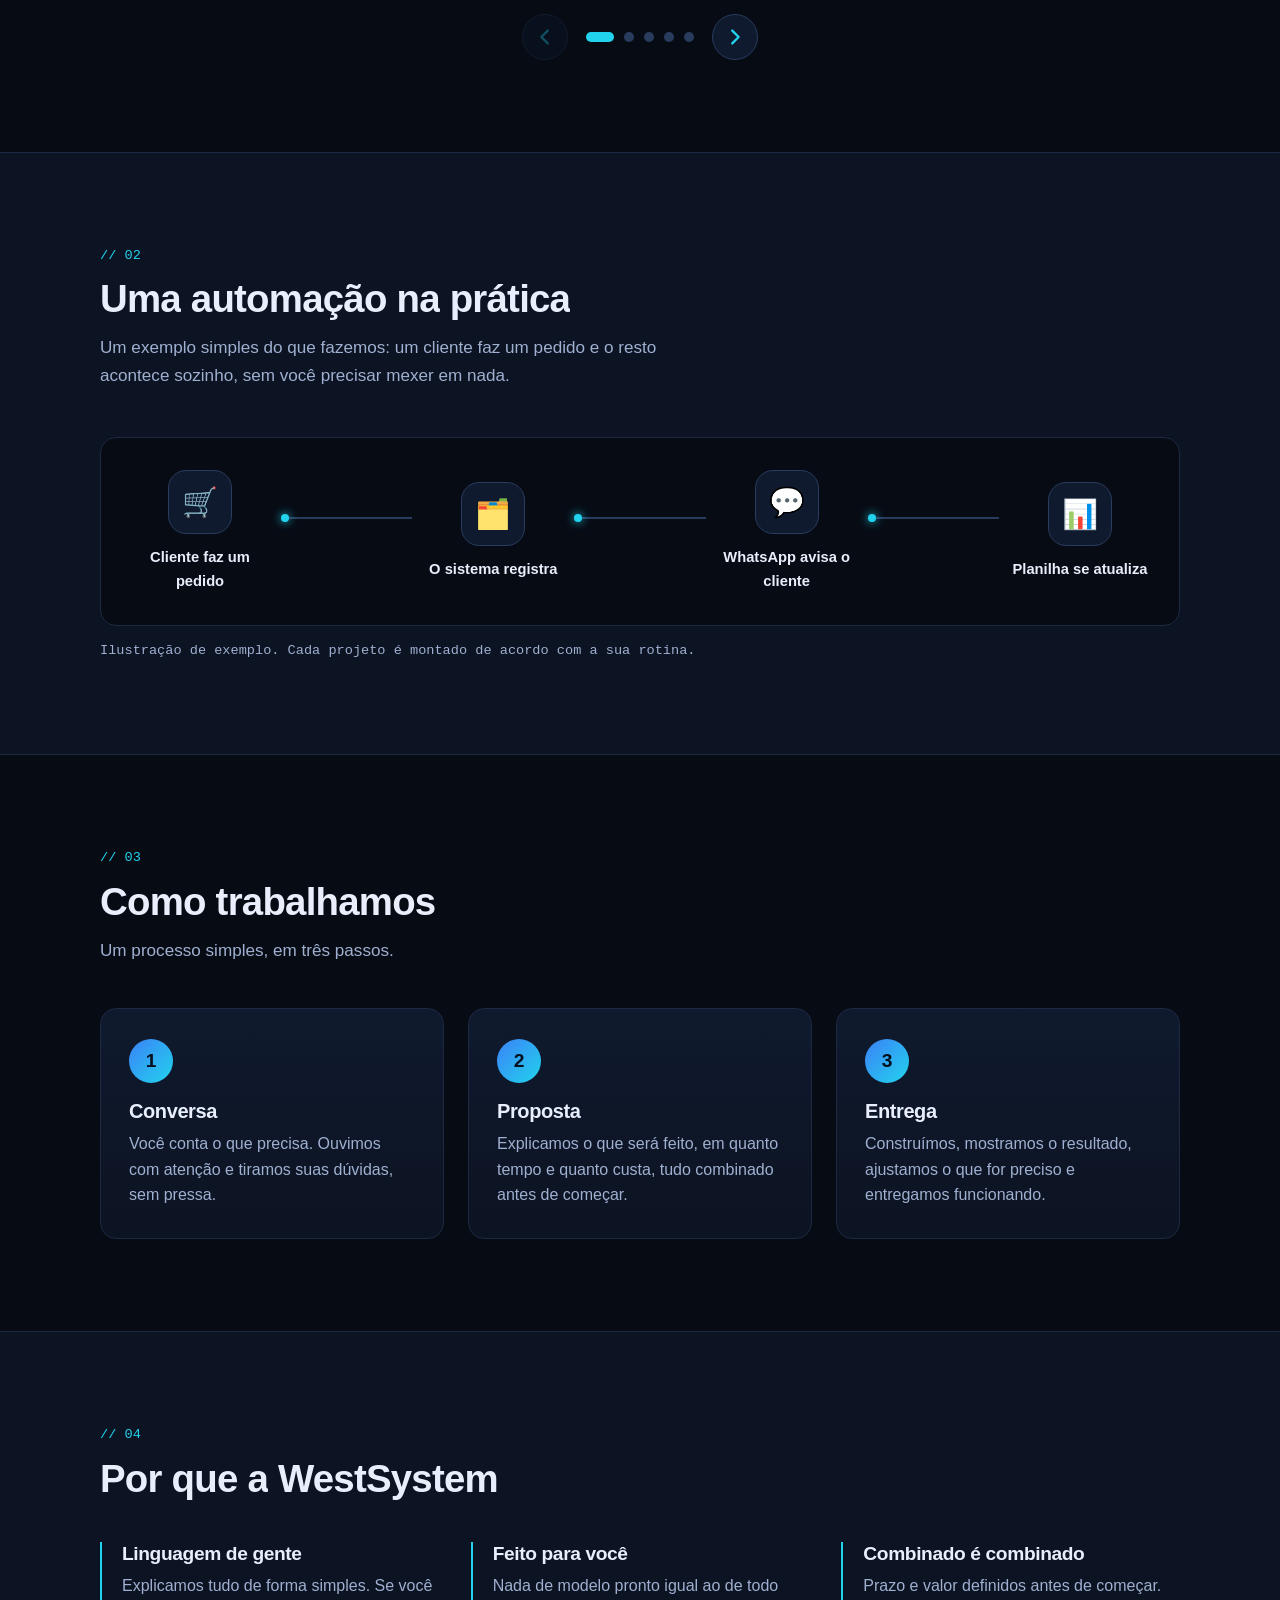
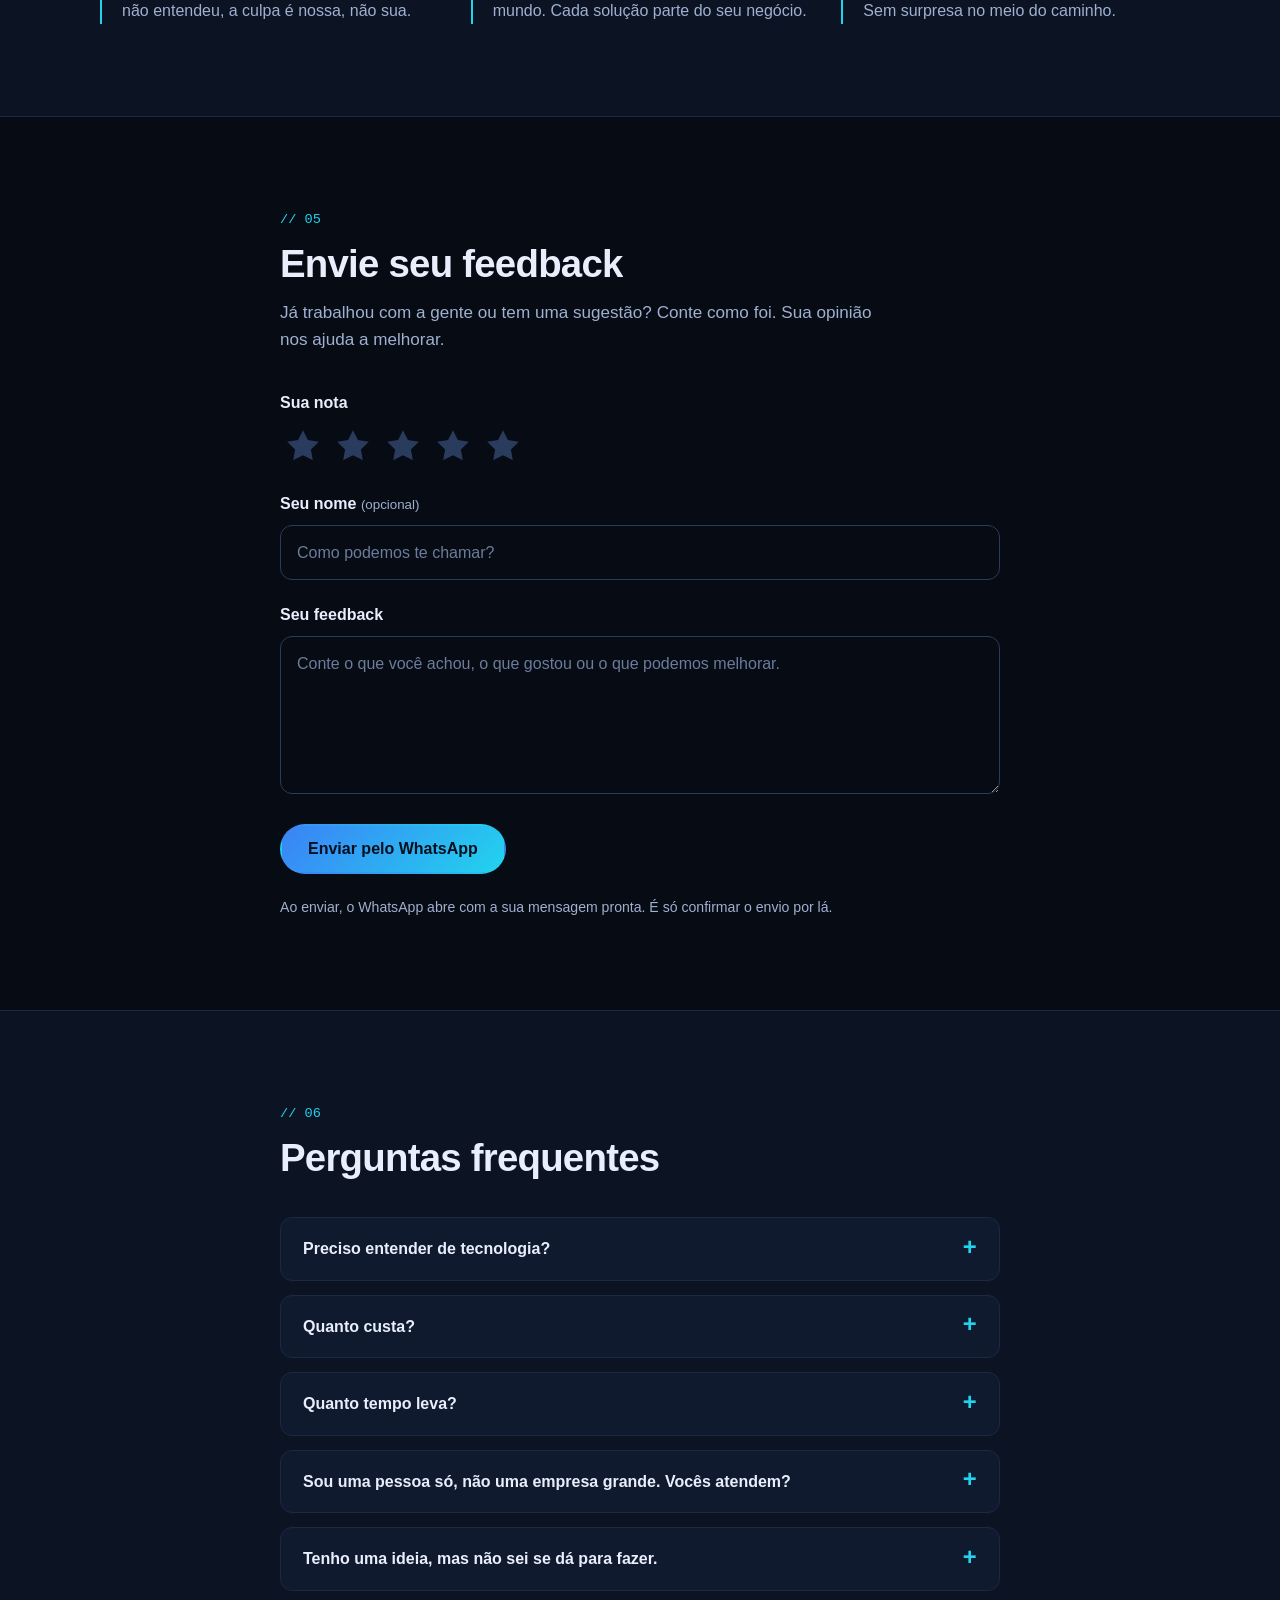
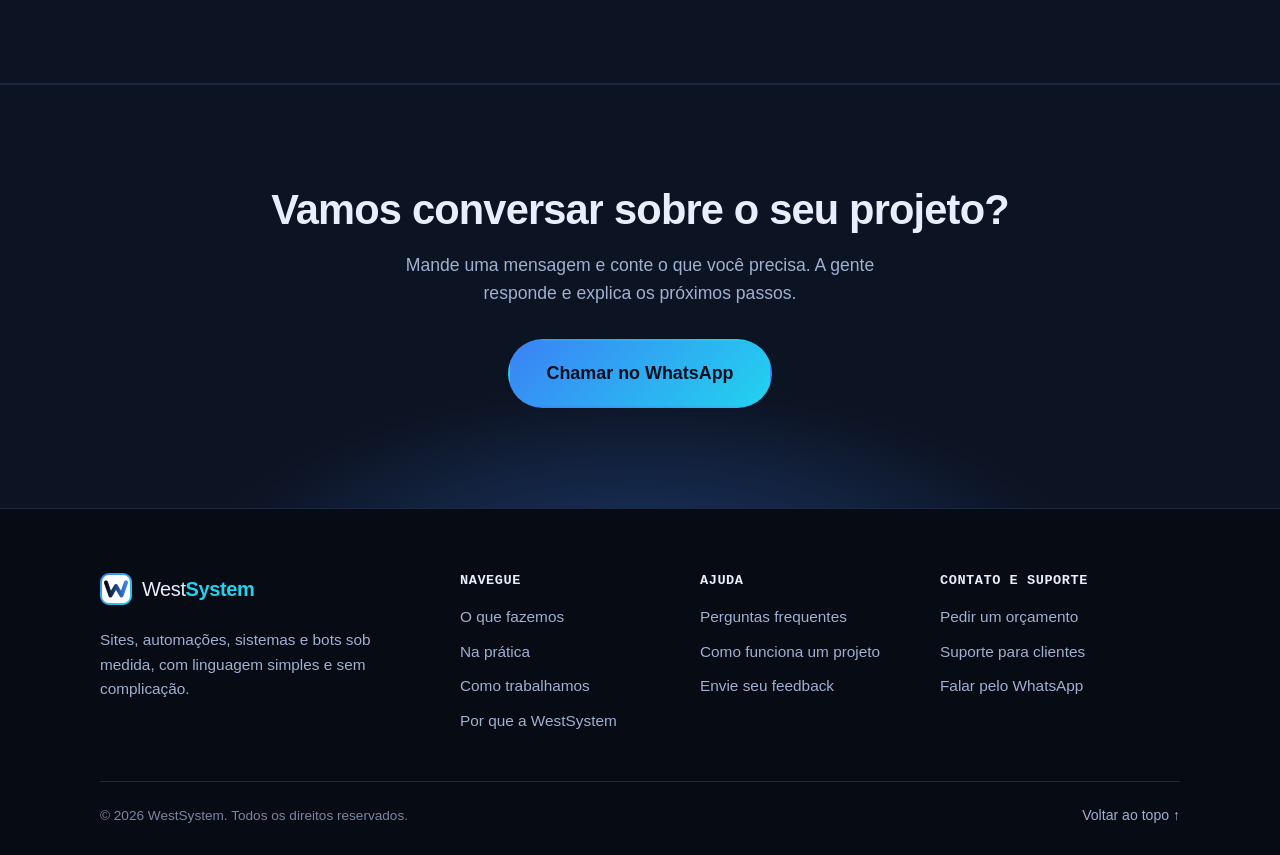
==== commit e70c1db5: "Rodapé completo: navegação, ajuda, contato e suporte Co-Authored-By: Claude Sonnet 5.5 <noreply@anth" ====
--- a/index.html
+++ b/index.html
@@ -342,12 +342,54 @@
 
   <!-- ============ RODAPÉ ============ -->
   <footer class="rodape">
-    <div class="container rodape__conteudo">
-      <a href="#inicio" class="logo logo--rodape" aria-label="WestSystem, voltar ao início">
-        <span class="logo__texto">West<strong>System</strong></span>
-      </a>
-      <p>Sites, automações, sistemas e bots sob medida.</p>
-      <p class="rodape__direitos">© <span id="ano">2026</span> WestSystem. Todos os direitos reservados.</p>
+    <div class="container">
+      <div class="rodape__grade">
+
+        <div class="rodape__marca">
+          <a href="#inicio" class="logo logo--rodape" aria-label="WestSystem, voltar ao início">
+            <svg class="logo__marca" viewBox="0 0 32 32" aria-hidden="true">
+              <rect x="1" y="1" width="30" height="30" rx="8" fill="#ffffff" stroke="url(#grad)" stroke-width="2"/>
+              <path d="M6 9.5l4.5 13L16 13l5.5 9.5L26 9.5" fill="none" stroke="url(#gw)" stroke-width="4" stroke-linecap="round" stroke-linejoin="round"/>
+            </svg>
+            <span class="logo__texto">West<strong>System</strong></span>
+          </a>
+          <p>Sites, automações, sistemas e bots sob medida, com linguagem simples e sem complicação.</p>
+        </div>
+
+        <nav class="rodape__coluna" aria-label="Navegação do rodapé">
+          <h3>Navegue</h3>
+          <ul>
+            <li><a href="#servicos">O que fazemos</a></li>
+            <li><a href="#automacao">Na prática</a></li>
+            <li><a href="#como-trabalhamos">Como trabalhamos</a></li>
+            <li><a href="#porque">Por que a WestSystem</a></li>
+          </ul>
+        </nav>
+
+        <nav class="rodape__coluna" aria-label="Ajuda">
+          <h3>Ajuda</h3>
+          <ul>
+            <li><a href="#perguntas">Perguntas frequentes</a></li>
+            <li><a href="#como-trabalhamos">Como funciona um projeto</a></li>
+            <li><a href="#feedback">Envie seu feedback</a></li>
+          </ul>
+        </nav>
+
+        <div class="rodape__coluna">
+          <h3>Contato e suporte</h3>
+          <ul>
+            <li><a href="#" class="js-whatsapp" data-mensagem="Olá! Gostaria de pedir um orçamento com a WestSystem.">Pedir um orçamento</a></li>
+            <li><a href="#" class="js-whatsapp" data-mensagem="Olá! Já sou cliente da WestSystem e preciso de suporte.">Suporte para clientes</a></li>
+            <li><a href="#" class="js-whatsapp">Falar pelo WhatsApp</a></li>
+          </ul>
+        </div>
+
+      </div>
+
+      <div class="rodape__base">
+        <p class="rodape__direitos">© <span id="ano">2026</span> WestSystem. Todos os direitos reservados.</p>
+        <a href="#inicio" class="rodape__topo">Voltar ao topo ↑</a>
+      </div>
     </div>
   </footer>
 
--- a/style.css
+++ b/style.css
@@ -682,12 +682,55 @@
   background: var(--fundo);
   border-top: 1px solid var(--linha);
   color: var(--texto-suave);
-  padding: 40px 0;
-  text-align: center;
-  font-size: .95rem;
-}
-.rodape__conteudo { display: flex; flex-direction: column; align-items: center; gap: 10px; }
-.rodape__direitos { font-size: .85rem; opacity: .7; }
+  padding: 64px 0 28px;
+  font-size: .96rem;
+}
+.rodape__grade {
+  display: grid;
+  grid-template-columns: 1.6fr 1fr 1fr 1.2fr;
+  gap: 40px;
+}
+.rodape__marca p { margin-top: 16px; max-width: 320px; line-height: 1.6; }
+.logo--rodape .logo__texto { color: var(--texto); }
+
+.rodape__coluna h3 {
+  color: var(--texto);
+  font-size: .85rem;
+  font-family: var(--mono);
+  font-weight: 600;
+  letter-spacing: .04em;
+  text-transform: uppercase;
+  margin-bottom: 16px;
+}
+.rodape__coluna ul { list-style: none; display: grid; gap: 10px; }
+.rodape__coluna a { transition: color .15s; }
+.rodape__coluna a:hover { color: var(--ciano); }
+.rodape__coluna a:focus-visible,
+.rodape__topo:focus-visible { outline: 2px solid var(--ciano); outline-offset: 3px; border-radius: 4px; }
+
+.rodape__base {
+  display: flex;
+  justify-content: space-between;
+  align-items: center;
+  gap: 16px;
+  flex-wrap: wrap;
+  margin-top: 48px;
+  padding-top: 22px;
+  border-top: 1px solid var(--linha);
+}
+.rodape__direitos { font-size: .85rem; opacity: .75; }
+.rodape__topo { font-size: .88rem; transition: color .15s; }
+.rodape__topo:hover { color: var(--ciano); }
+
+@media (max-width: 880px) {
+  .rodape__grade { grid-template-columns: 1fr 1fr; }
+  .rodape__marca { grid-column: 1 / -1; }
+}
+@media (max-width: 560px) {
+  .rodape { padding-top: 48px; }
+  .rodape__grade { grid-template-columns: 1fr; gap: 32px; }
+  .rodape__base { flex-direction: column; align-items: flex-start; }
+}
 
 /* ============================================================
    BOTÃO FLUTUANTE DO WHATSAPP (sempre visível no canto da tela)
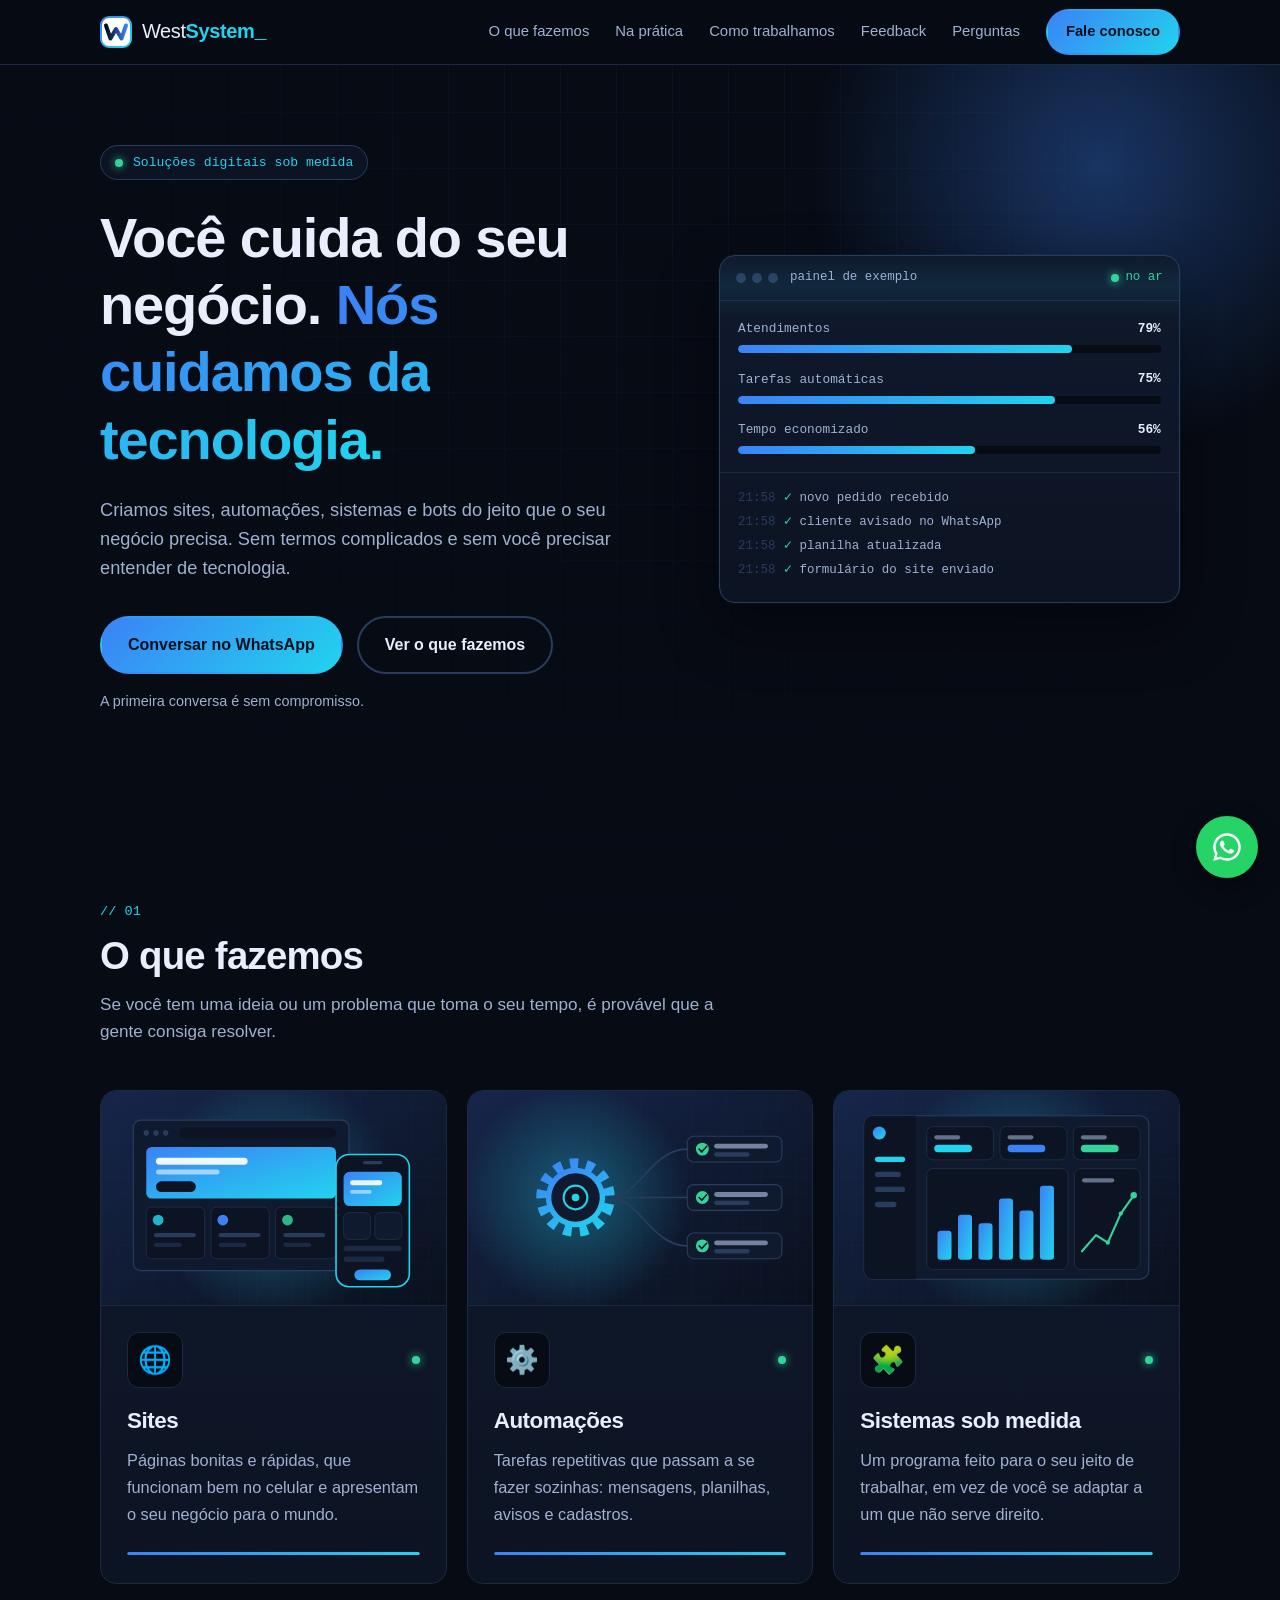
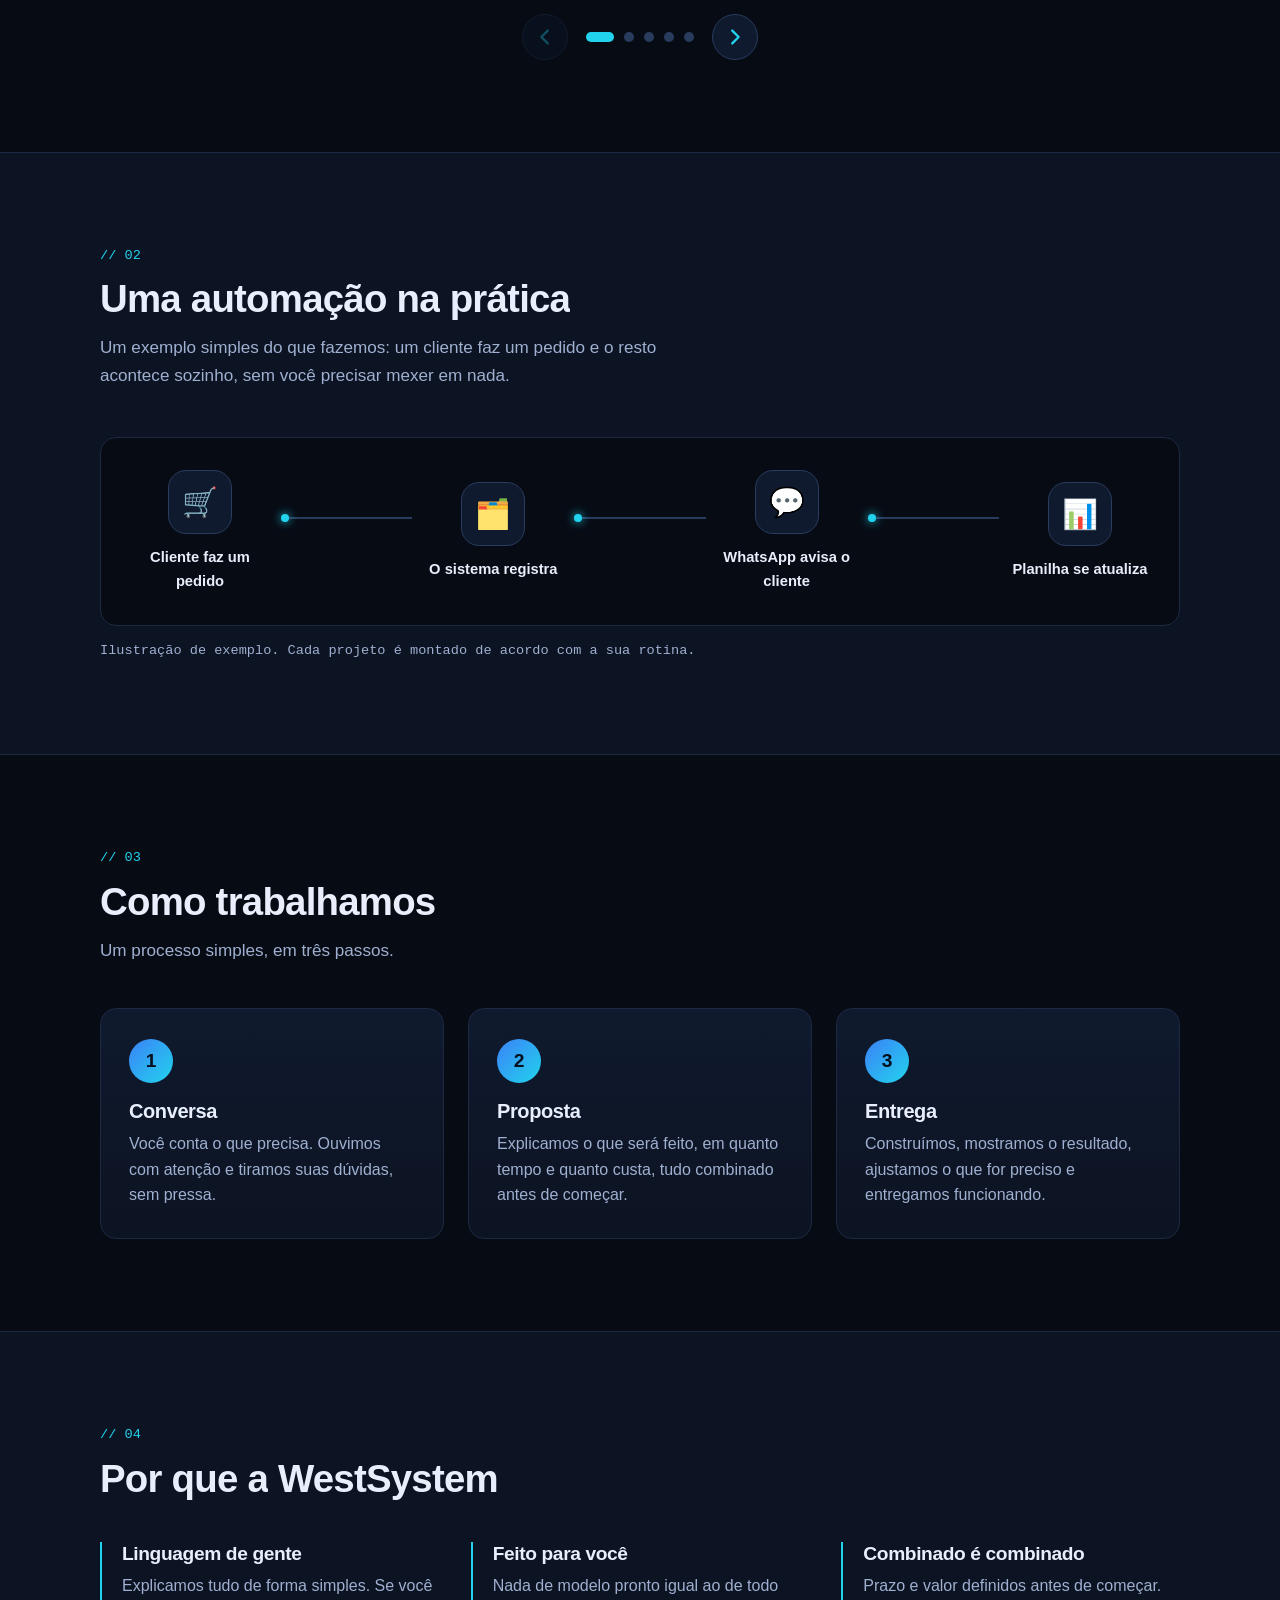
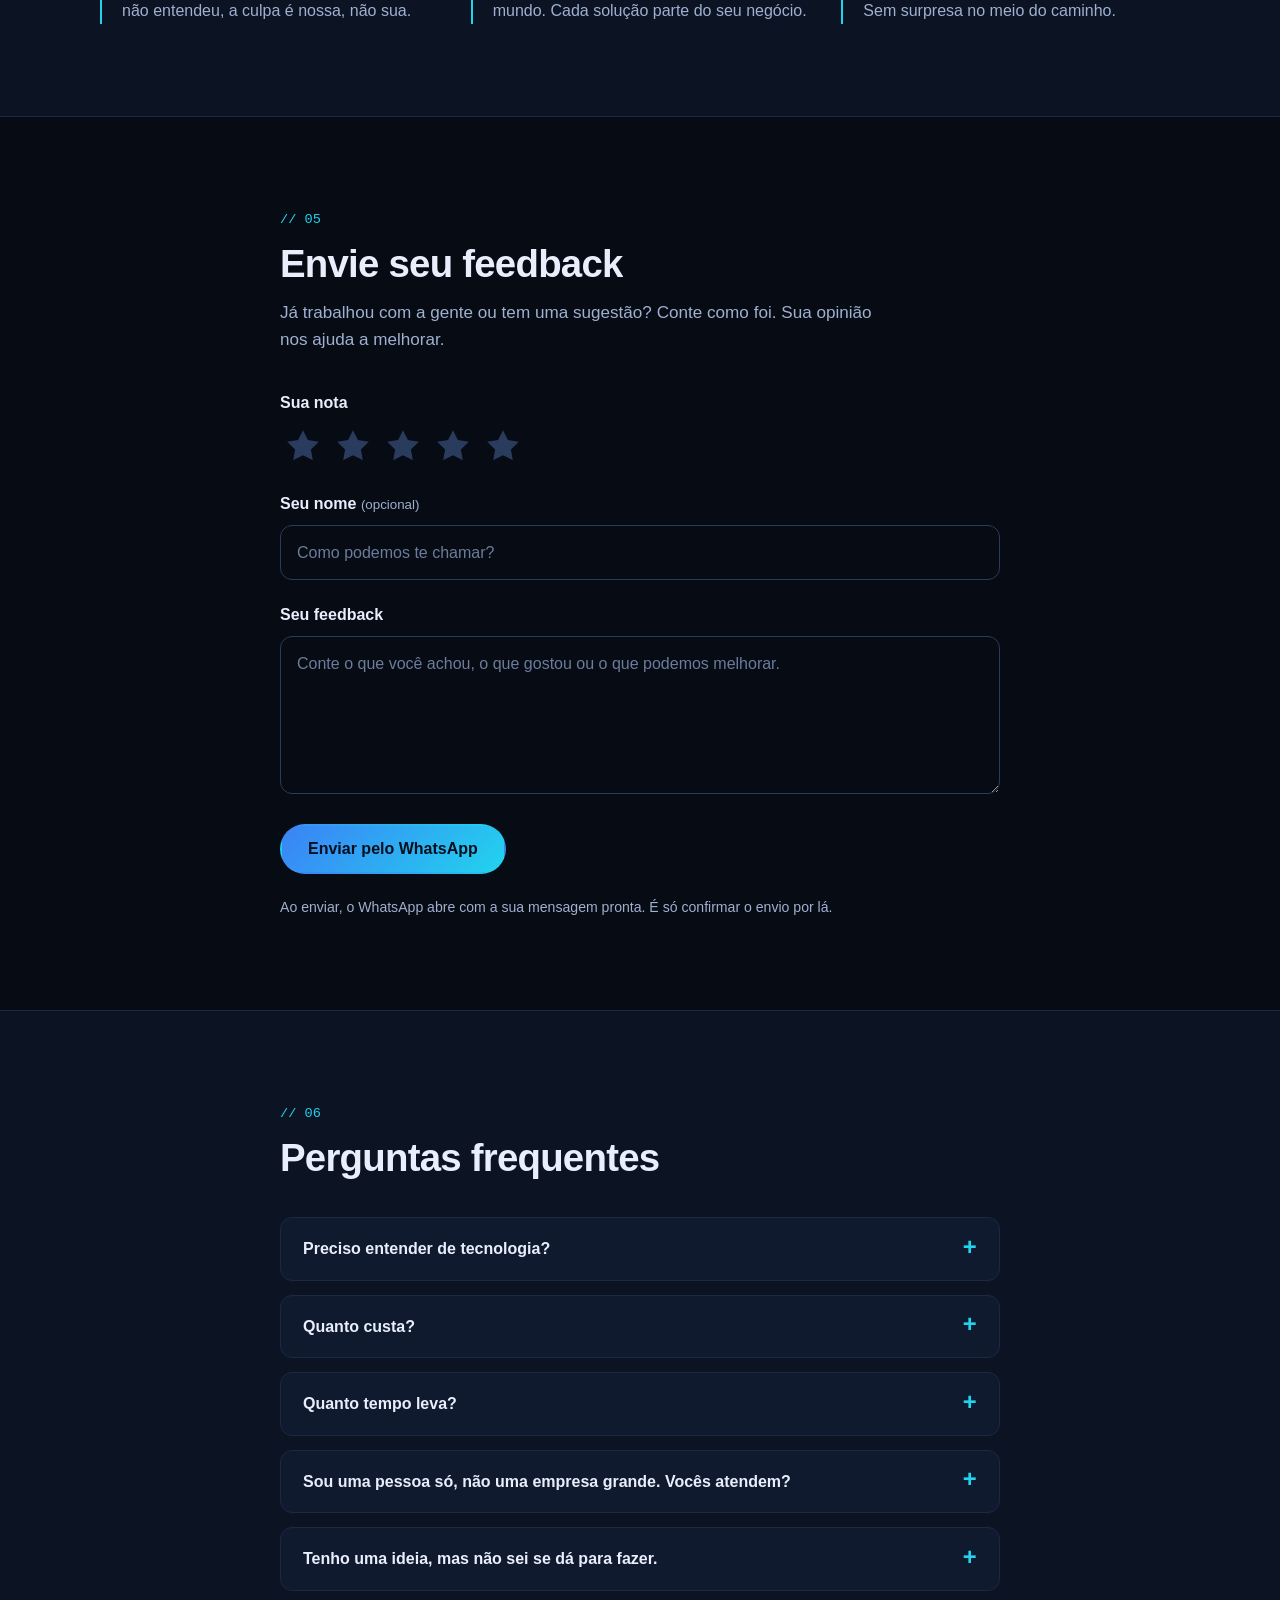
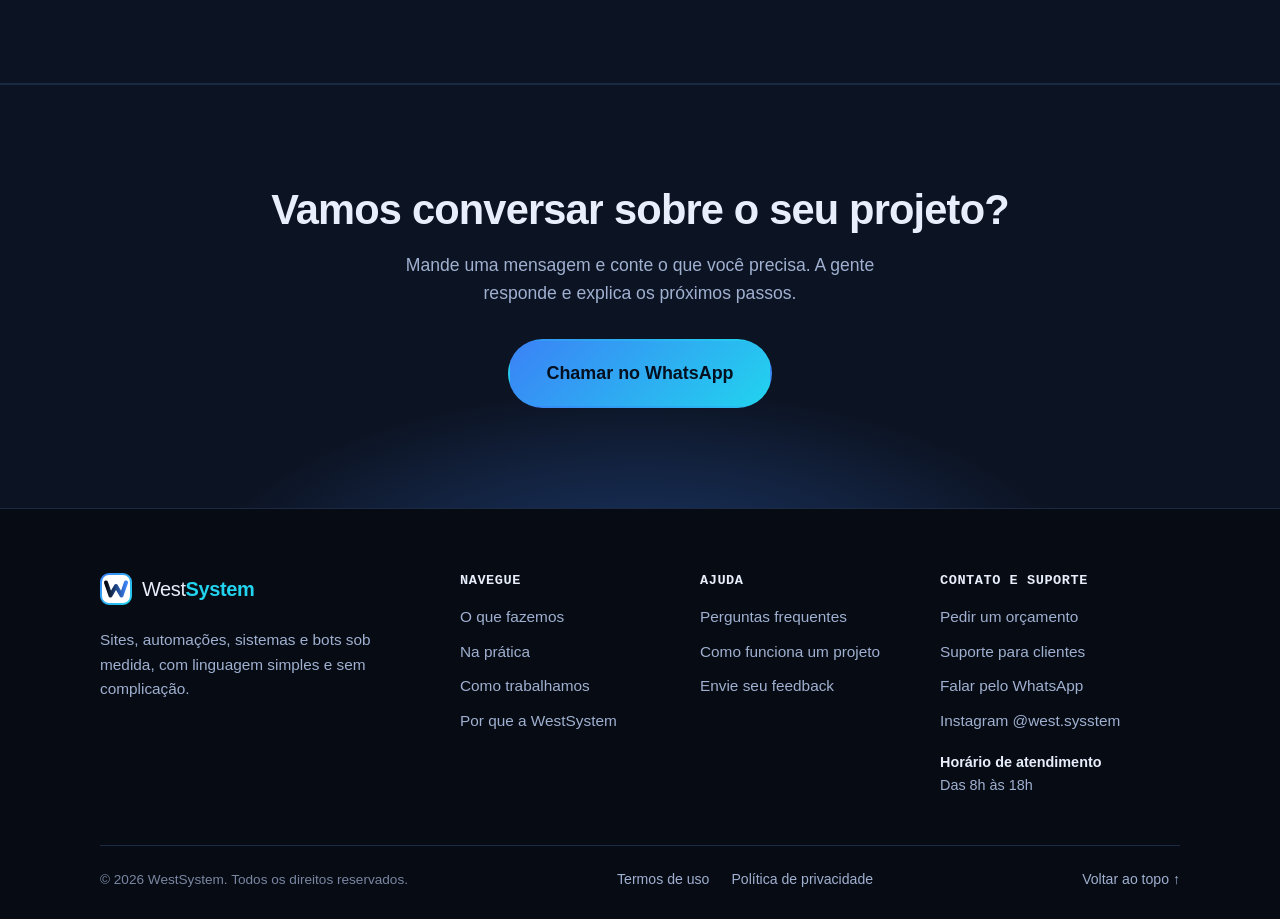
==== commit 3f5c94aa: "Termos de uso, política de privacidade, Instagram, horário e ícones do logo Co-Authored-By: Claude S" ====
--- a/index.html
+++ b/index.html
@@ -7,6 +7,8 @@
   <meta name="description" content="A WestSystem cria sites, automações, sistemas e bots sob medida para o seu negócio, com linguagem simples e sem complicação.">
   <meta name="theme-color" content="#070b14">
   <link rel="icon" href="favicon.svg" type="image/svg+xml">
+  <link rel="icon" href="favicon-32.png" sizes="32x32" type="image/png">
+  <link rel="apple-touch-icon" href="apple-touch-icon.png">
   <link rel="stylesheet" href="style.css">
   <!-- Avisa o CSS que o JavaScript está ligado (os efeitos de "aparecer" só valem com ele) -->
   <script>document.documentElement.classList.add("js");</script>
@@ -381,13 +383,19 @@
             <li><a href="#" class="js-whatsapp" data-mensagem="Olá! Gostaria de pedir um orçamento com a WestSystem.">Pedir um orçamento</a></li>
             <li><a href="#" class="js-whatsapp" data-mensagem="Olá! Já sou cliente da WestSystem e preciso de suporte.">Suporte para clientes</a></li>
             <li><a href="#" class="js-whatsapp">Falar pelo WhatsApp</a></li>
+            <li><a href="https://www.instagram.com/west.sysstem/" target="_blank" rel="noopener noreferrer">Instagram @west.sysstem</a></li>
           </ul>
+          <p class="rodape__horario"><b>Horário de atendimento</b><br>Das 8h às 18h</p>
         </div>
 
       </div>
 
       <div class="rodape__base">
         <p class="rodape__direitos">© <span id="ano">2026</span> WestSystem. Todos os direitos reservados.</p>
+        <nav class="rodape__legal" aria-label="Documentos legais">
+          <a href="termos.html">Termos de uso</a>
+          <a href="privacidade.html">Política de privacidade</a>
+        </nav>
         <a href="#inicio" class="rodape__topo">Voltar ao topo ↑</a>
       </div>
     </div>
@@ -407,6 +415,7 @@
     </svg>
   </a>
 
+  <script src="config.js"></script>
   <script src="script.js"></script>
 </body>
 </html>
--- a/style.css
+++ b/style.css
@@ -719,6 +719,12 @@
   border-top: 1px solid var(--linha);
 }
 .rodape__direitos { font-size: .85rem; opacity: .75; }
+.rodape__horario { margin-top: 18px; font-size: .9rem; line-height: 1.6; }
+.rodape__horario b { color: var(--texto); font-weight: 600; }
+.rodape__legal { display: flex; gap: 22px; flex-wrap: wrap; font-size: .88rem; }
+.rodape__legal a { transition: color .15s; }
+.rodape__legal a:hover { color: var(--ciano); }
+.rodape__legal a:focus-visible { outline: 2px solid var(--ciano); outline-offset: 3px; border-radius: 4px; }
 .rodape__topo { font-size: .88rem; transition: color .15s; }
 .rodape__topo:hover { color: var(--ciano); }
 
@@ -912,3 +918,46 @@
   .js .aparece { opacity: 1; transform: none; }
   .cartao__barra { width: 100%; }
 }
+
+
+/* ============================================================
+   PÁGINAS DE DOCUMENTO (Termos de uso e Política de privacidade)
+   ============================================================ */
+.topo__voltar { color: var(--texto-suave); font-size: .95rem; transition: color .15s; }
+.topo__voltar:hover { color: var(--ciano); }
+
+.documento { max-width: 780px; margin: 0 auto; padding: 64px 20px 96px; }
+.documento__marca { font-family: var(--mono); color: var(--ciano); font-size: .85rem; margin-bottom: 10px; }
+.documento h1 { font-size: clamp(2rem, 5vw, 2.8rem); font-weight: 800; }
+.documento__data { margin-top: 12px; color: var(--texto-suave); font-family: var(--mono); font-size: .85rem; }
+.documento__intro { margin-top: 28px; font-size: 1.1rem; color: var(--texto); }
+
+.documento h2 {
+  margin-top: 48px;
+  padding-top: 28px;
+  border-top: 1px solid var(--linha);
+  font-size: 1.35rem;
+  font-weight: 700;
+}
+.documento h3 { margin-top: 24px; font-size: 1.05rem; color: var(--texto); }
+.documento p, .documento li { color: var(--texto-suave); line-height: 1.75; }
+.documento p { margin-top: 14px; }
+.documento ul { margin: 14px 0 0 22px; display: grid; gap: 8px; }
+.documento li::marker { color: var(--ciano); }
+.documento strong { color: var(--texto); font-weight: 600; }
+.documento a { color: var(--ciano); text-decoration: underline; text-underline-offset: 3px; }
+.documento a:hover { color: #fff; }
+
+.documento__resumo {
+  margin-top: 28px;
+  padding: 20px 22px;
+  background: var(--painel);
+  border: 1px solid var(--linha-forte);
+  border-left: 3px solid var(--ciano);
+  border-radius: 12px;
+}
+.documento__resumo p:first-child { margin-top: 0; }
+.documento__resumo ul { margin-top: 10px; }
+
+.rodape--simples { padding: 28px 0; }
+.rodape--simples .rodape__base { margin-top: 0; padding-top: 0; border-top: 0; }
